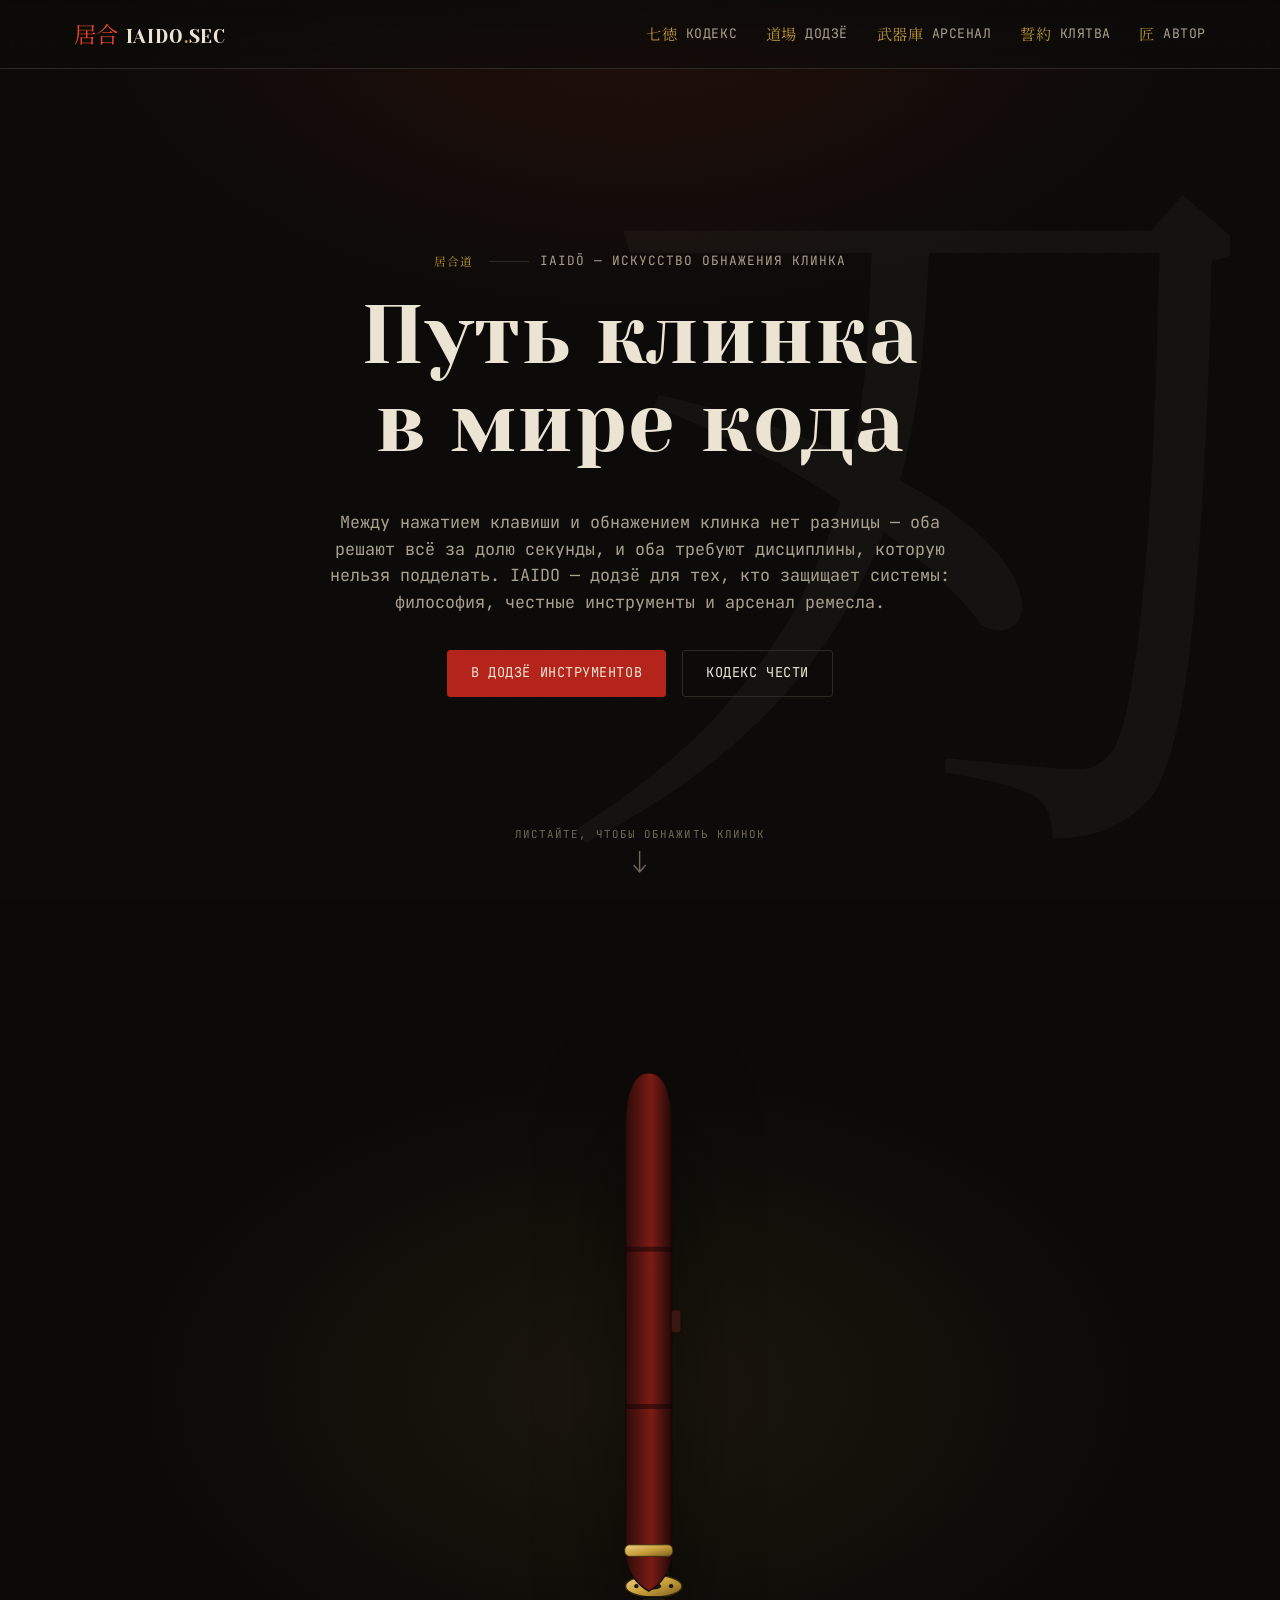
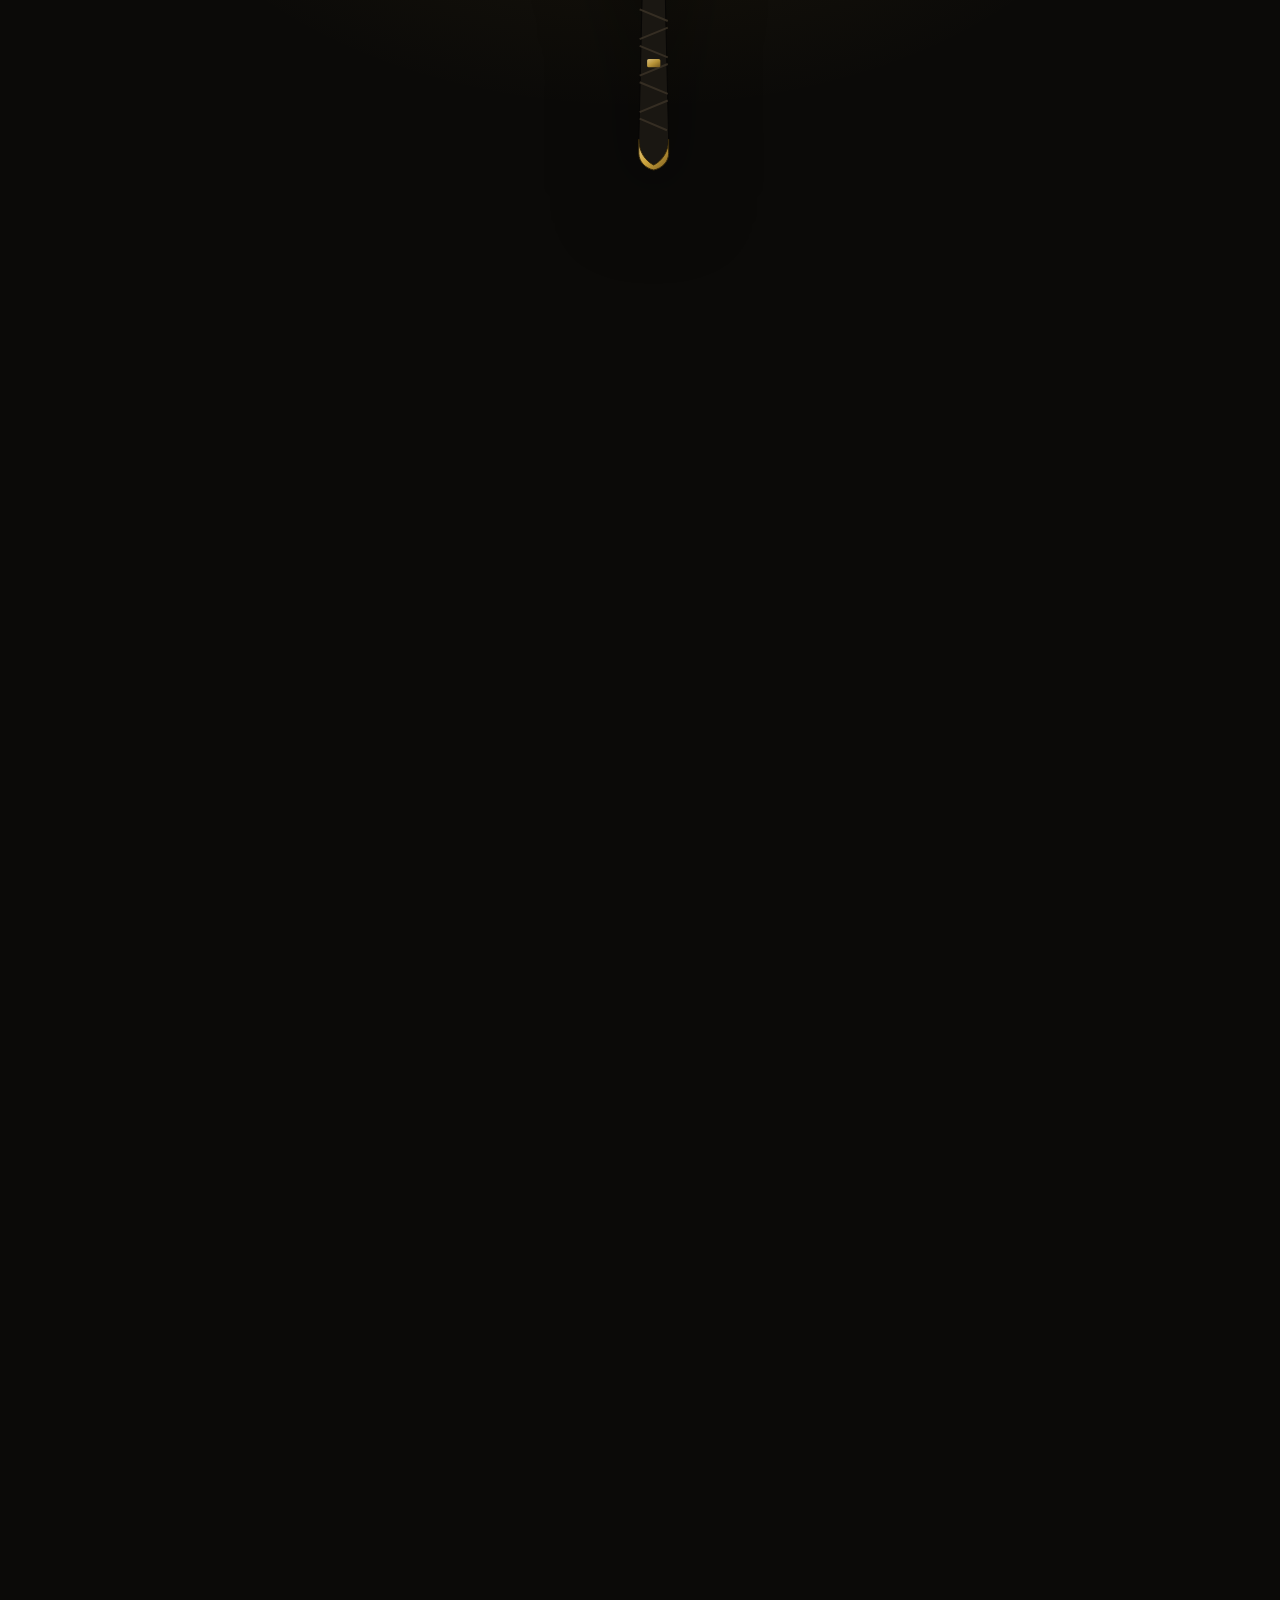
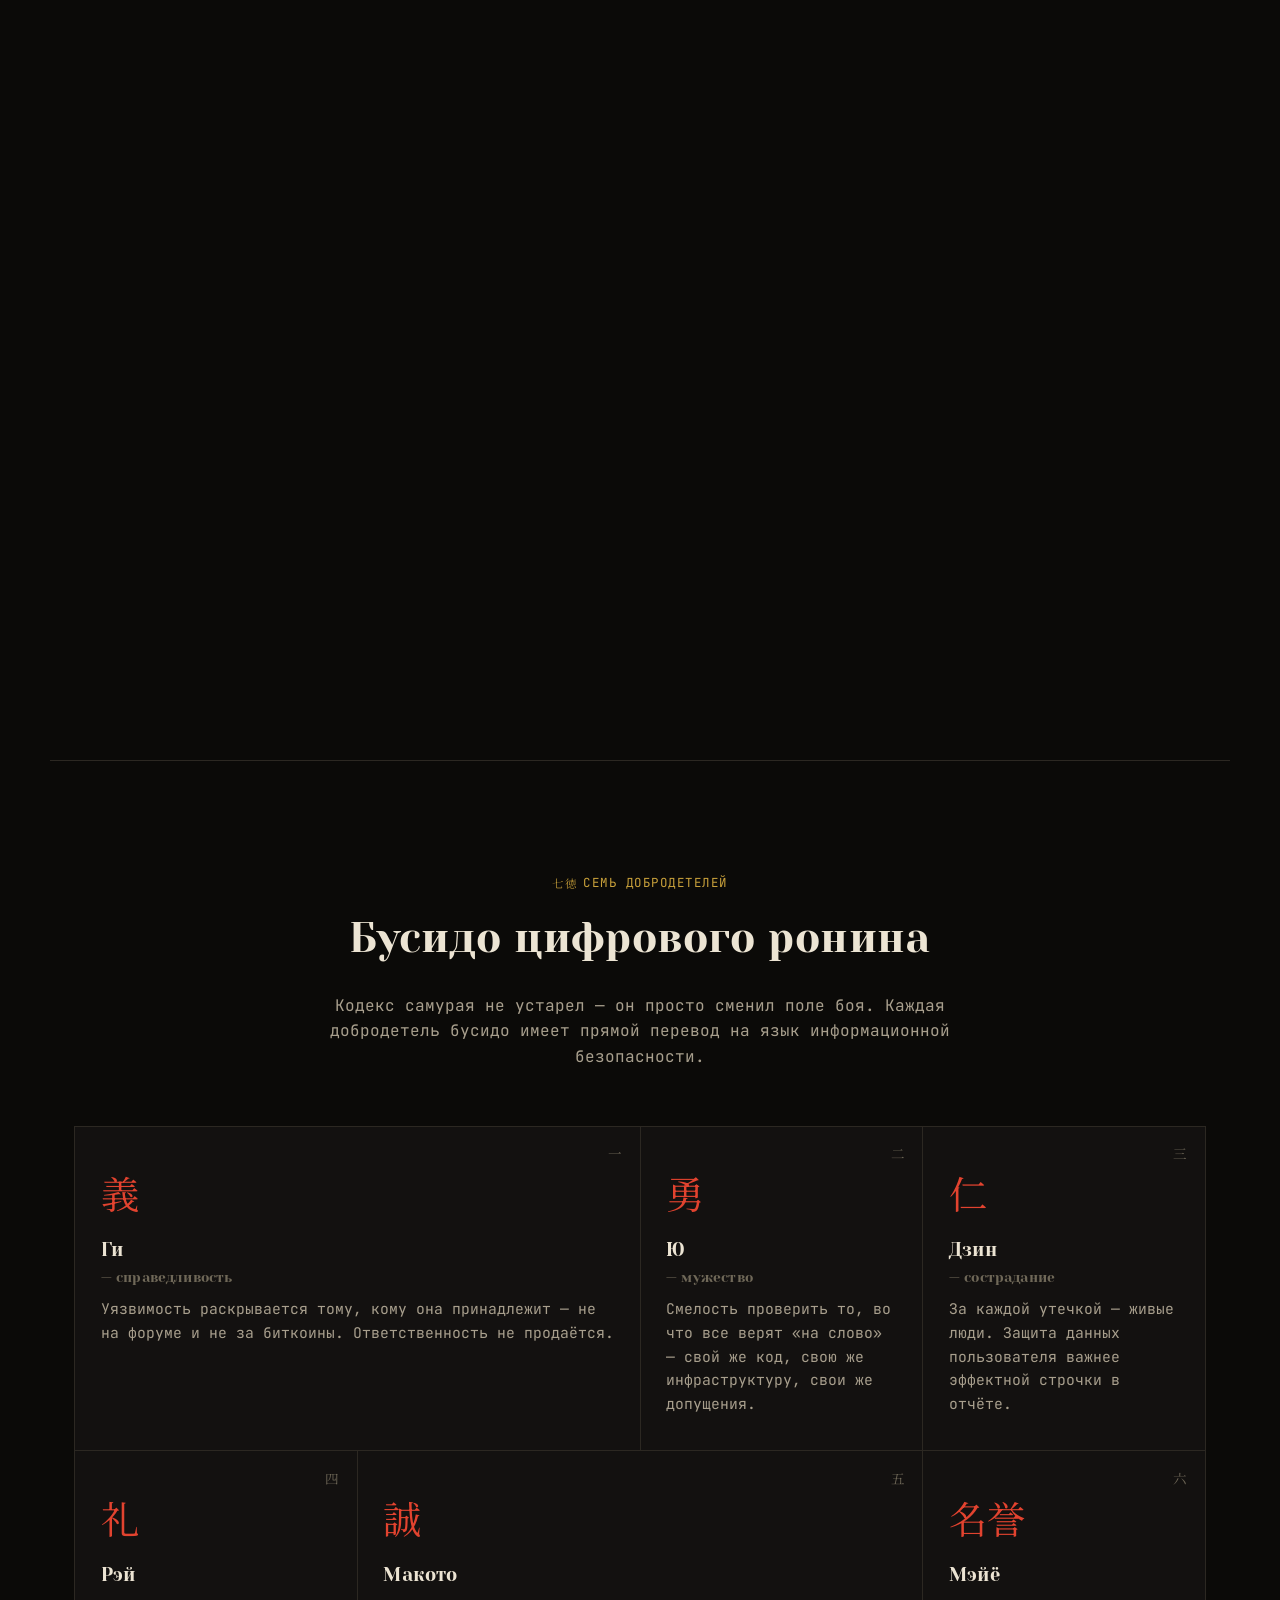
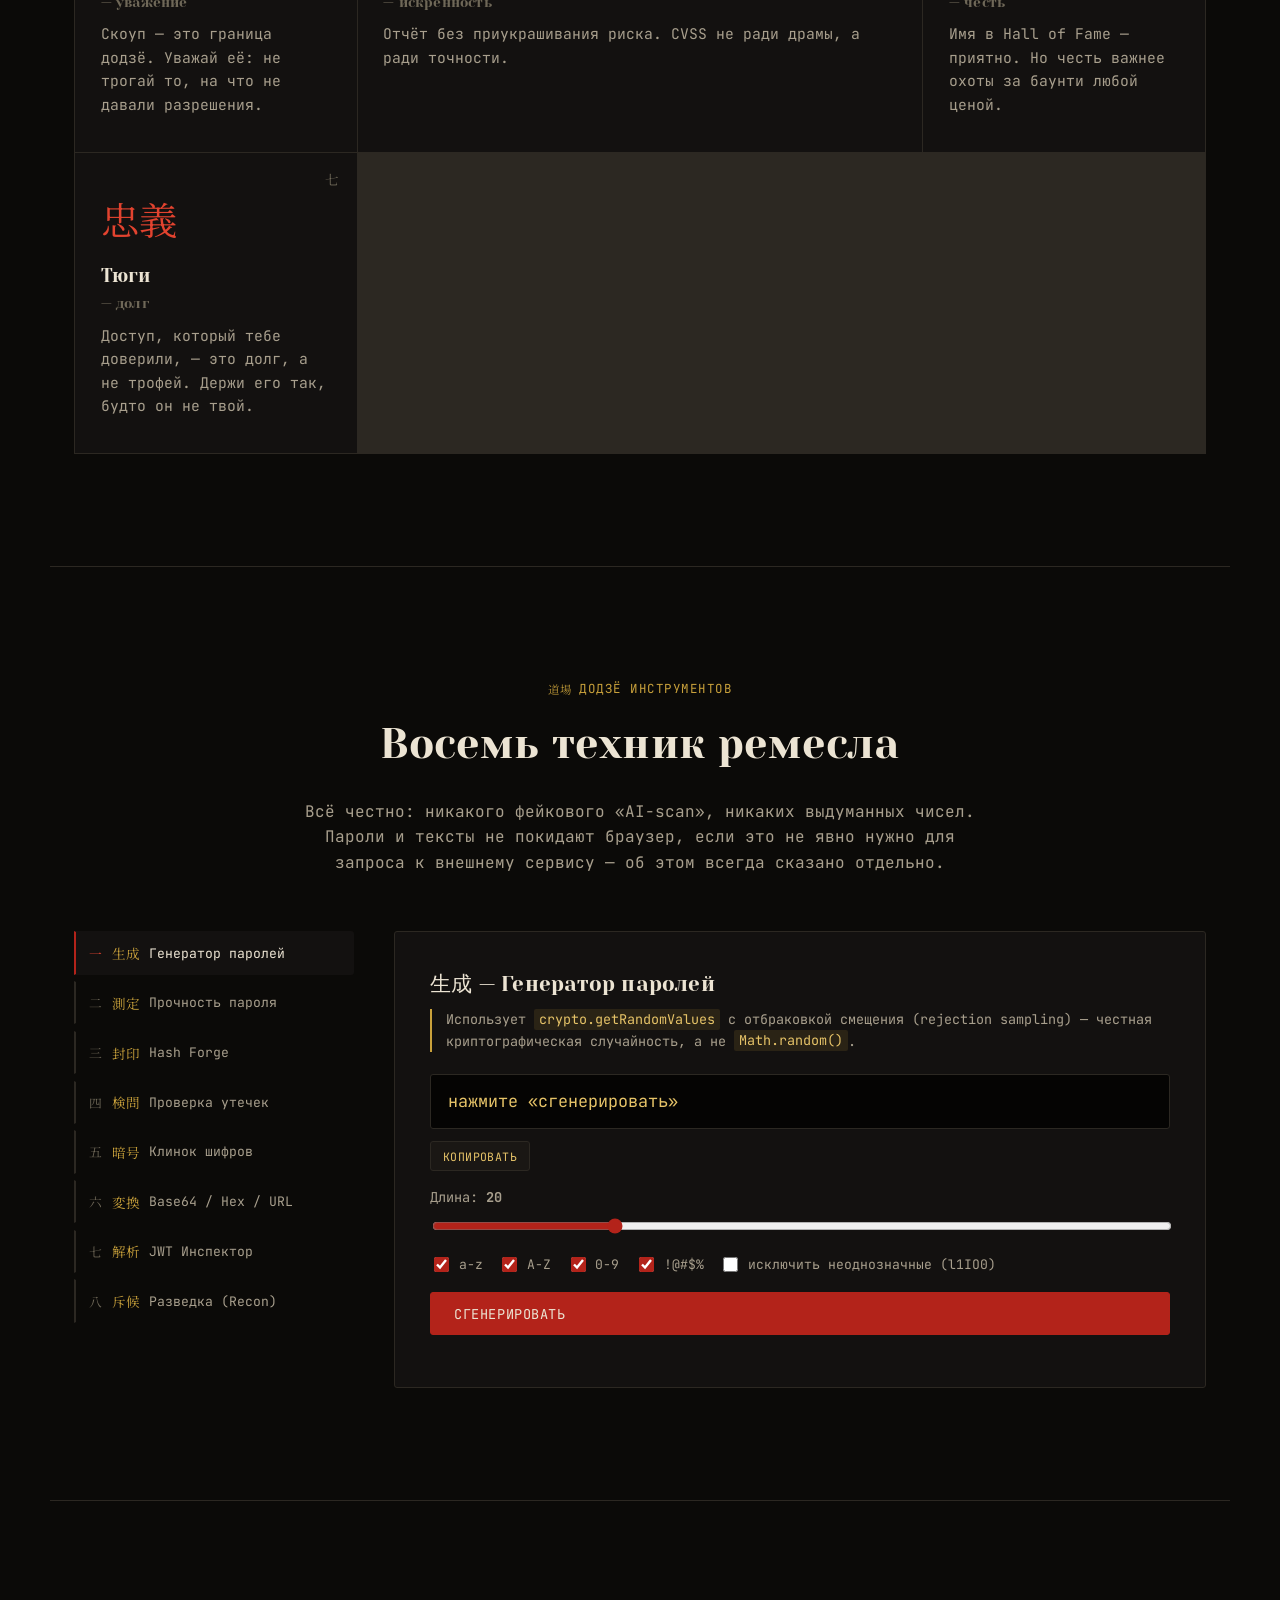
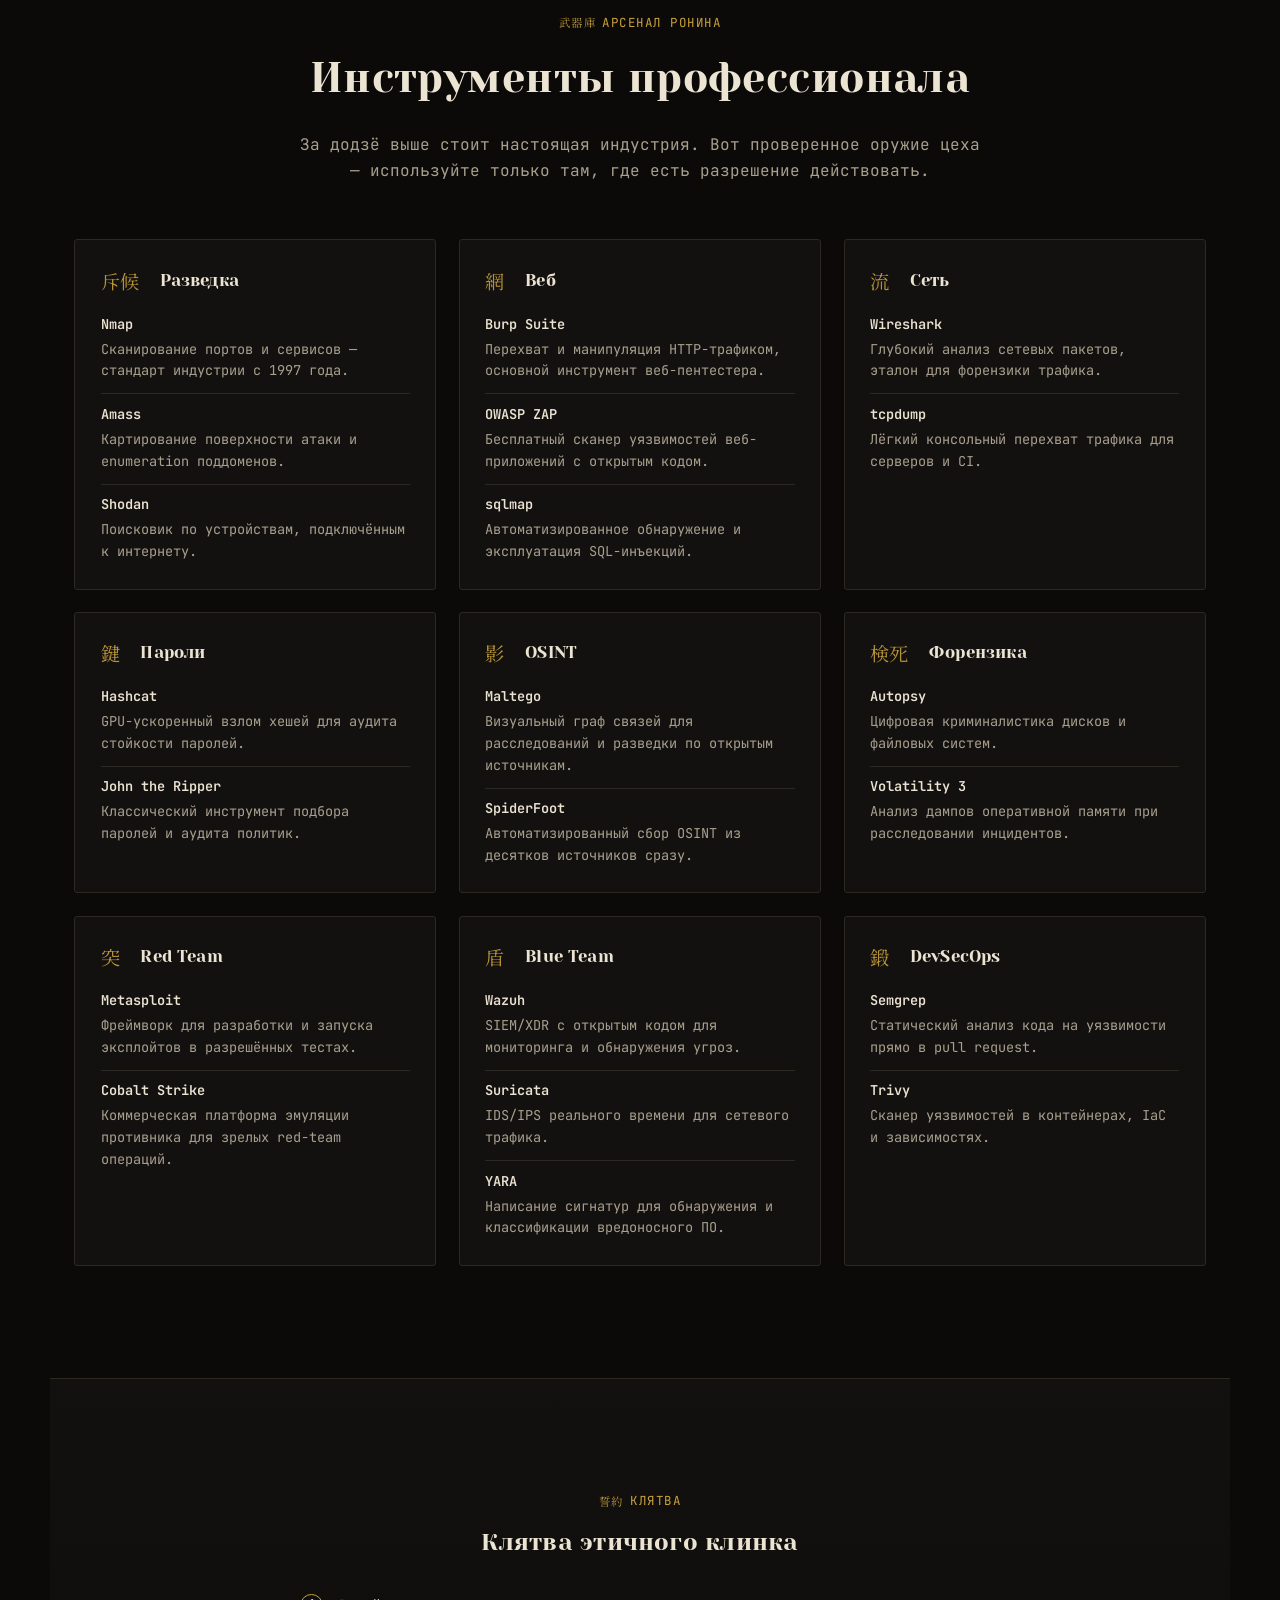
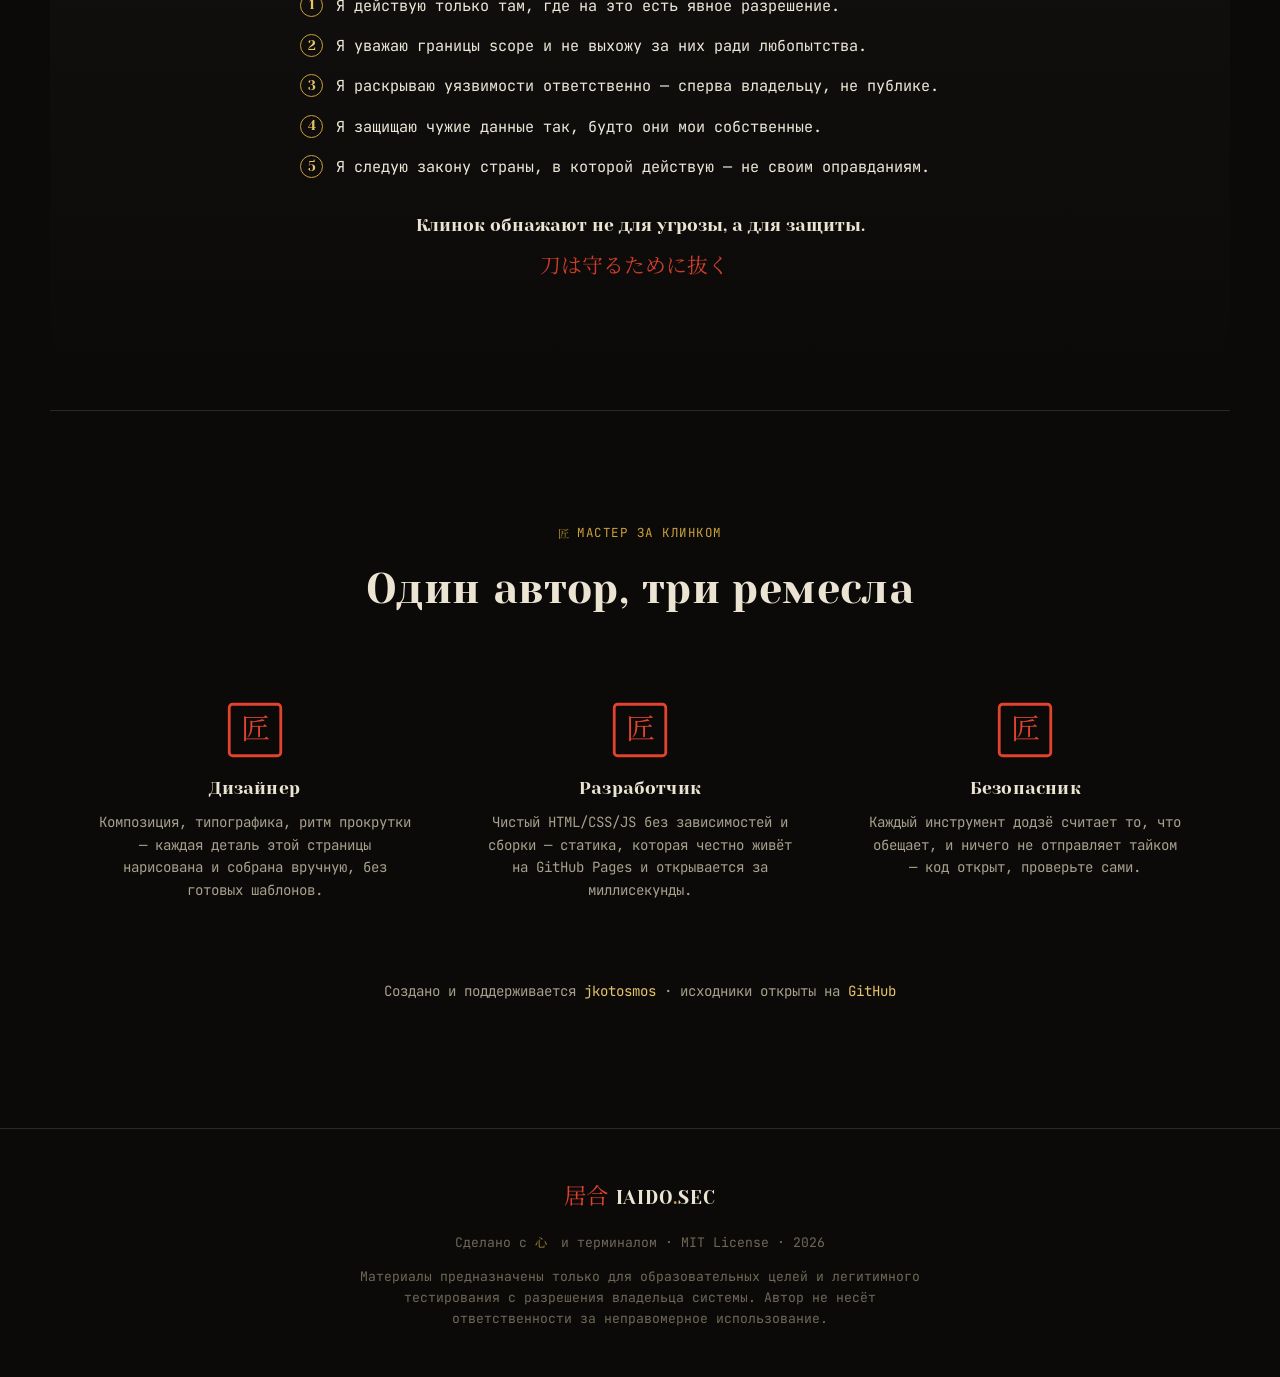
==== index.html @ 3dfc2941 "Add IAIDO.SEC: samurai-themed infosec tools & philosophy site Scroll-linked katana that draws from i" ====
<!doctype html>
<html lang="ru">
<head>
<meta charset="UTF-8">
<meta name="viewport" content="width=device-width, initial-scale=1, viewport-fit=cover">
<title>居合 IAIDO — путь клинка в мире кода</title>
<meta name="description" content="IAIDO — додзё цифровой безопасности. Философия бусидо, честные рабочие инструменты (генератор паролей, хеши, проверка утечек, шифры, JWT, разведка) и арсенал профессионала ИБ. Дизайн, разработка и защита — в одних руках.">
<meta name="theme-color" content="#0b0a08">
<meta property="og:title" content="居合 IAIDO — путь клинка в мире кода">
<meta property="og:description" content="Додзё цифровой безопасности: философия самураев, честные инструменты ИБ и арсенал профессионала.">
<meta property="og:type" content="website">
<link rel="icon" href="data:image/svg+xml,%3Csvg xmlns='http://www.w3.org/2000/svg' viewBox='0 0 64 64'%3E%3Crect width='64' height='64' rx='10' fill='%230b0a08'/%3E%3Ctext x='32' y='45' font-size='36' text-anchor='middle' fill='%23c9a13b' font-family='serif'%3E刃%3C/text%3E%3C/svg%3E">
<link rel="preconnect" href="https://fonts.googleapis.com">
<link rel="preconnect" href="https://fonts.gstatic.com" crossorigin>
<link href="https://fonts.googleapis.com/css2?family=Yeseva+One&family=Noto+Serif+JP:wght@500;700&family=JetBrains+Mono:ital,wght@0,400;0,500;0,600;0,700;1,400&display=swap" rel="stylesheet">
<link rel="stylesheet" href="css/style.css">
</head>
<body>
<div class="grain" aria-hidden="true"></div>
<a class="skip-link" href="#main">Перейти к содержимому</a>

<!-- ============ shared SVG defs ============ -->
<svg class="defs-sprite" aria-hidden="true" focusable="false">
  <defs>
    <linearGradient id="steelGrad" x1="0" y1="0" x2="1" y2="0">
      <stop offset="0%" stop-color="#7d8489"/>
      <stop offset="35%" stop-color="#e9ecef"/>
      <stop offset="50%" stop-color="#fbfbfa"/>
      <stop offset="65%" stop-color="#c7cdd2"/>
      <stop offset="100%" stop-color="#565d62"/>
    </linearGradient>
    <linearGradient id="sayaGrad" x1="0" y1="0" x2="1" y2="0">
      <stop offset="0%" stop-color="#2a0d0b"/>
      <stop offset="45%" stop-color="#6e1712"/>
      <stop offset="55%" stop-color="#7c1c14"/>
      <stop offset="100%" stop-color="#200908"/>
    </linearGradient>
    <linearGradient id="goldGrad" x1="0" y1="0" x2="1" y2="1">
      <stop offset="0%" stop-color="#eecf85"/>
      <stop offset="50%" stop-color="#c9a13b"/>
      <stop offset="100%" stop-color="#7a5c1e"/>
    </linearGradient>
    <radialGradient id="glintGrad" cx="50%" cy="50%" r="50%">
      <stop offset="0%" stop-color="#fff" stop-opacity="0.95"/>
      <stop offset="100%" stop-color="#fff" stop-opacity="0"/>
    </radialGradient>
    <symbol id="hanko" viewBox="0 0 100 100">
      <rect x="4" y="4" width="92" height="92" rx="6" fill="none" stroke="currentColor" stroke-width="5"/>
      <text x="50" y="66" text-anchor="middle" font-size="52" font-family="'Noto Serif JP', serif" fill="currentColor">匠</text>
    </symbol>
  </defs>
</svg>

<!-- ============ header ============ -->
<header class="site-header" id="top">
  <div class="header-inner">
    <a href="#top" class="brand">
      <span class="brand-kanji" aria-hidden="true">居合</span>
      <span class="brand-word">IAIDO<span class="brand-dot">.</span>SEC</span>
    </a>
    <nav class="site-nav" id="siteNav">
      <ul>
        <li><a href="#bushido"><span class="jp">七徳</span>Кодекс</a></li>
        <li><a href="#dojo"><span class="jp">道場</span>Додзё</a></li>
        <li><a href="#arsenal"><span class="jp">武器庫</span>Арсенал</a></li>
        <li><a href="#oath"><span class="jp">誓約</span>Клятва</a></li>
        <li><a href="#about"><span class="jp">匠</span>Автор</a></li>
      </ul>
    </nav>
    <button class="nav-toggle" id="navToggle" aria-expanded="false" aria-controls="siteNav" aria-label="Открыть меню">
      <span></span><span></span><span></span>
    </button>
  </div>
</header>

<main id="main">

  <!-- ============ hero ============ -->
  <section class="hero" id="hero">
    <span class="hero-watermark" aria-hidden="true">刃</span>
    <div class="hero-inner">
      <p class="eyebrow"><span class="jp">居合道</span><span class="rule"></span>iaidō — искусство обнажения клинка</p>
      <h1 class="hero-title">Путь клинка<br>в&nbsp;мире кода</h1>
      <p class="hero-lede">Между нажатием клавиши и обнажением клинка нет разницы — оба решают всё за долю секунды, и оба требуют дисциплины, которую нельзя подделать. IAIDO — додзё для тех, кто защищает системы: философия, честные инструменты и арсенал ремесла.</p>
      <div class="hero-actions">
        <a href="#dojo" class="btn btn-primary">В додзё инструментов</a>
        <a href="#bushido" class="btn btn-ghost">Кодекс чести</a>
      </div>
    </div>
    <div class="scroll-cue" aria-hidden="true">
      <span>листайте, чтобы обнажить клинок</span>
      <svg width="14" height="24" viewBox="0 0 14 24"><path d="M7 1v20M1 15l6 7 6-7" fill="none" stroke="currentColor" stroke-width="1.4"/></svg>
    </div>
  </section>

  <!-- ============ draw stage (scroll-linked katana) ============ -->
  <section class="draw-stage" id="draw">
    <div class="draw-sticky">
      <div class="draw-captions" aria-hidden="true">
        <p class="draw-cap" data-cap="1"><span class="jp">斬</span>Разведка вскрывает то, что скрыто.</p>
        <p class="draw-cap" data-cap="2"><span class="jp">断</span>Анализ отделяет угрозу от шума.</p>
        <p class="draw-cap" data-cap="3"><span class="jp">抜刀</span>Клинок обнажён. Система — под защитой.</p>
      </div>

      <svg class="katana" id="katanaSvg" viewBox="0 0 320 1000" preserveAspectRatio="xMidYMid meet" role="img" aria-label="Катана, покидающая ножны по мере прокрутки страницы">
        <!-- blade (static, drawn once in final pose, gentle koshi-zori curve) -->
        <g id="bladeGroup">
          <path id="bladeShadow" d="M168 58 L168.7 72.4 L169.2 86.8 L169.8 101.2 L170.3 115.6 L170.9 130 L171.4 144.4 L172 158.8 L172.6 173.2 L173.2 187.6 L173.8 202 L174.5 216.4 L175.1 230.8 L175.8 245.2 L176.5 259.6 L177.2 274 L177.9 288.4 L178.7 302.8 L179.4 317.2 L180.2 331.6 L181 346 L181.8 360.4 L182.6 374.8 L183.5 389.2 L184.3 403.6 L185.2 418 L186 432.4 L186.9 446.8 L187.8 461.2 L188.7 475.6 L189.6 490 L190.5 504.4 L191.5 518.8 L192.4 533.2 L193.3 547.6 L194.3 562 L195.2 576.4 L196.2 590.8 L197.1 605.2 L198 619.6 L199 634 L165 634 L164.7 619.6 L164.4 605.2 L164.1 590.8 L163.8 576.4 L163.5 562 L163.2 547.6 L162.9 533.2 L162.6 518.8 L162.4 504.4 L162.1 490 L161.9 475.6 L161.7 461.2 L161.4 446.8 L161.2 432.4 L161.1 418 L160.9 403.6 L160.7 389.2 L160.6 374.8 L160.5 360.4 L160.4 346 L160.3 331.6 L160.2 317.2 L160.2 302.8 L160.2 288.4 L160.2 274 L160.2 259.6 L160.3 245.2 L160.4 230.8 L160.5 216.4 L160.6 202 L160.8 187.6 L161 173.2 L161.2 158.8 L161.5 144.4 L161.7 130 L162.1 115.6 L162.5 101.2 L162.9 86.8 L163.4 72.4 L164 58 Z" fill="#000" opacity="0.32"/>
          <path id="bladeShape" d="M162 58 L162.7 72.4 L163.2 86.8 L163.8 101.2 L164.3 115.6 L164.9 130 L165.4 144.4 L166 158.8 L166.6 173.2 L167.2 187.6 L167.8 202 L168.5 216.4 L169.1 230.8 L169.8 245.2 L170.5 259.6 L171.2 274 L171.9 288.4 L172.7 302.8 L173.4 317.2 L174.2 331.6 L175 346 L175.8 360.4 L176.6 374.8 L177.5 389.2 L178.3 403.6 L179.2 418 L180 432.4 L180.9 446.8 L181.8 461.2 L182.7 475.6 L183.6 490 L184.5 504.4 L185.5 518.8 L186.4 533.2 L187.3 547.6 L188.3 562 L189.2 576.4 L190.2 590.8 L191.1 605.2 L192.1 619.6 L193 634 L159 634 L158.7 619.6 L158.4 605.2 L158.1 590.8 L157.8 576.4 L157.5 562 L157.2 547.6 L156.9 533.2 L156.6 518.8 L156.4 504.4 L156.1 490 L155.9 475.6 L155.7 461.2 L155.4 446.8 L155.2 432.4 L155.1 418 L154.9 403.6 L154.7 389.2 L154.6 374.8 L154.5 360.4 L154.4 346 L154.3 331.6 L154.2 317.2 L154.2 302.8 L154.2 288.4 L154.2 274 L154.2 259.6 L154.3 245.2 L154.4 230.8 L154.5 216.4 L154.6 202 L154.8 187.6 L155 173.2 L155.2 158.8 L155.5 144.4 L155.7 130 L156.1 115.6 L156.5 101.2 L156.9 86.8 L157.4 72.4 L158 58 Z" fill="url(#steelGrad)" stroke="#3d4145" stroke-width="1"/>
          <path id="bladeHi" d="M159.1 86.8 L159 101.2 L159 115.6 L158.9 130 L158.9 144.4 L159 158.8 L159 173.2 L159.1 187.6 L159.2 202 L159.4 216.4 L159.5 230.8 L159.7 245.2 L159.9 259.6 L160.1 274 L160.4 288.4 L160.7 302.8 L161 317.2 L161.3 331.6 L161.6 346 L161.9 360.4 L162.3 374.8 L162.7 389.2 L163.1 403.6 L163.5 418 L163.9 432.4 L164.4 446.8 L164.8 461.2 L165.3 475.6 L165.8 490 L166.2 504.4 L166.7 518.8 L167.2 533.2 L167.7 547.6 L168.3 562 L168.8 576.4 L169.3 590.8 L169.8 605.2" fill="none" stroke="#4c5257" stroke-width="1.4" opacity="0.55"/>
          <path id="bladeHamon" d="M161.9 130 L161.5 144.4 L161.7 158.8 L162.5 173.2 L163.8 187.6 L165.1 202 L166 216.4 L166.3 230.8 L166 245.2 L165.5 259.6 L165.3 274 L165.7 288.4 L166.7 302.8 L168.2 317.2 L169.7 331.6 L170.7 346 L171.1 360.4 L171 374.8 L170.7 389.2 L170.6 403.6 L171.2 418 L172.4 432.4 L174 446.8 L175.6 461.2 L176.7 475.6 L177.2 490 L177.2 504.4 L177 518.8 L177 533.2 L177.7 547.6 L179 562 L180.7 576.4 L182.3 590.8" fill="none" stroke="#fff" stroke-width="1.6" opacity="0.32" stroke-linecap="round"/>
          <circle id="kissakiGlint" cx="162" cy="66" r="26" fill="url(#glintGrad)" opacity="0"/>
        </g>

        <!-- tsuba (guard, static) -->
        <g id="tsubaGroup">
          <ellipse cx="176" cy="650" rx="34" ry="13" fill="url(#goldGrad)" stroke="#3a2c0d" stroke-width="1.5"/>
          <ellipse cx="176" cy="650" rx="9" ry="4" fill="#1c1712"/>
          <circle cx="155" cy="650" r="2.6" fill="#1c1712"/>
          <circle cx="197" cy="650" r="2.6" fill="#1c1712"/>
        </g>

        <!-- moving saya (scabbard) -->
        <g id="sayaGroup">
          <path d="M170 30 C189 30 198 55 198 92 L198 608 C198 630 186 647 170 656 C154 647 142 630 142 608 L142 92 C142 55 151 30 170 30 Z" fill="url(#sayaGrad)" stroke="#170807" stroke-width="1.5"/>
          <rect x="142" y="240" width="56" height="6" fill="#0f0504" opacity="0.5"/>
          <rect x="142" y="430" width="56" height="6" fill="#0f0504" opacity="0.5"/>
          <g id="koiguchi">
            <rect x="141" y="600" width="58" height="14" rx="6" fill="url(#goldGrad)" stroke="#3a2c0d" stroke-width="1.2"/>
          </g>
          <g id="kurikata" transform="translate(199,330)">
            <rect x="-2" y="-14" width="12" height="28" rx="4" fill="#3a1712" stroke="#170807" stroke-width="1"/>
          </g>
        </g>

        <!-- tsuka (handle, static, always in front) -->
        <g id="tsukaGroup">
          <path d="M162 663 C162 663 190 663 190 663 L194 835 C194 850 186 861 176 866 C166 861 158 850 158 835 Z" fill="#1a1712" stroke="#080706" stroke-width="1.2"/>
          <g id="itoWrap" stroke="#3a3226" stroke-width="2.4" opacity="0.85">
            <path d="M159 678 L193 692 M193 700 L159 714 M159 722 L193 736 M193 744 L159 758 M159 766 L193 780 M193 788 L159 802 M159 810 L192 824"/>
          </g>
          <rect x="168" y="738" width="16" height="10" rx="2" fill="url(#goldGrad)" opacity="0.9"/>
          <path d="M176 866 C186 861 194 850 194 835 L194 852 C194 862 186 870 176 872 C166 870 158 862 158 852 L158 835 C158 850 166 861 176 866 Z" fill="url(#goldGrad)" stroke="#3a2c0d" stroke-width="1.2"/>
        </g>
      </svg>
    </div>
  </section>

  <!-- ============ bushido ============ -->
  <section class="bushido" id="bushido">
    <div class="section-head">
      <p class="section-kicker"><span class="jp">七徳</span>семь добродетелей</p>
      <h2>Бусидо цифрового ронина</h2>
      <p class="section-lede">Кодекс самурая не устарел — он просто сменил поле боя. Каждая добродетель бусидо имеет прямой перевод на язык информационной безопасности.</p>
    </div>
    <ol class="virtues" id="virtuesList">
      <li class="virtue">
        <span class="virtue-num">一</span>
        <span class="virtue-kanji">義</span>
        <h3>Ги <em>— справедливость</em></h3>
        <p>Уязвимость раскрывается тому, кому она принадлежит — не на форуме и не за биткоины. Ответственность не продаётся.</p>
      </li>
      <li class="virtue">
        <span class="virtue-num">二</span>
        <span class="virtue-kanji">勇</span>
        <h3>Ю <em>— мужество</em></h3>
        <p>Смелость проверить то, во что все верят «на слово» — свой же код, свою же инфраструктуру, свои же допущения.</p>
      </li>
      <li class="virtue">
        <span class="virtue-num">三</span>
        <span class="virtue-kanji">仁</span>
        <h3>Дзин <em>— сострадание</em></h3>
        <p>За каждой утечкой — живые люди. Защита данных пользователя важнее эффектной строчки в отчёте.</p>
      </li>
      <li class="virtue">
        <span class="virtue-num">四</span>
        <span class="virtue-kanji">礼</span>
        <h3>Рэй <em>— уважение</em></h3>
        <p>Скоуп — это граница додзё. Уважай её: не трогай то, на что не давали разрешения.</p>
      </li>
      <li class="virtue">
        <span class="virtue-num">五</span>
        <span class="virtue-kanji">誠</span>
        <h3>Макото <em>— искренность</em></h3>
        <p>Отчёт без приукрашивания риска. CVSS не ради драмы, а ради точности.</p>
      </li>
      <li class="virtue">
        <span class="virtue-num">六</span>
        <span class="virtue-kanji">名誉</span>
        <h3>Мэйё <em>— честь</em></h3>
        <p>Имя в Hall of Fame — приятно. Но честь важнее охоты за баунти любой ценой.</p>
      </li>
      <li class="virtue">
        <span class="virtue-num">七</span>
        <span class="virtue-kanji">忠義</span>
        <h3>Тюги <em>— долг</em></h3>
        <p>Доступ, который тебе доверили, — это долг, а не трофей. Держи его так, будто он не твой.</p>
      </li>
    </ol>
  </section>

  <!-- ============ dojo / tools ============ -->
  <section class="dojo" id="dojo">
    <div class="section-head">
      <p class="section-kicker"><span class="jp">道場</span>додзё инструментов</p>
      <h2>Восемь техник ремесла</h2>
      <p class="section-lede">Всё честно: никакого фейкового «AI-scan», никаких выдуманных чисел. Пароли и тексты не покидают браузер, если это не явно нужно для запроса к внешнему сервису — об этом всегда сказано отдельно.</p>
    </div>

    <div class="dojo-grid">
      <div class="waza-nav" role="tablist" aria-label="Инструменты">
        <button class="waza-btn is-active" role="tab" aria-selected="true" aria-controls="panel-gen" id="tab-gen" data-target="panel-gen"><span class="waza-num">一</span><span class="waza-jp">生成</span><span class="waza-name">Генератор паролей</span></button>
        <button class="waza-btn" role="tab" aria-selected="false" aria-controls="panel-strength" id="tab-strength" data-target="panel-strength"><span class="waza-num">二</span><span class="waza-jp">測定</span><span class="waza-name">Прочность пароля</span></button>
        <button class="waza-btn" role="tab" aria-selected="false" aria-controls="panel-hash" id="tab-hash" data-target="panel-hash"><span class="waza-num">三</span><span class="waza-jp">封印</span><span class="waza-name">Hash Forge</span></button>
        <button class="waza-btn" role="tab" aria-selected="false" aria-controls="panel-pwned" id="tab-pwned" data-target="panel-pwned"><span class="waza-num">四</span><span class="waza-jp">検問</span><span class="waza-name">Проверка утечек</span></button>
        <button class="waza-btn" role="tab" aria-selected="false" aria-controls="panel-cipher" id="tab-cipher" data-target="panel-cipher"><span class="waza-num">五</span><span class="waza-jp">暗号</span><span class="waza-name">Клинок шифров</span></button>
        <button class="waza-btn" role="tab" aria-selected="false" aria-controls="panel-convert" id="tab-convert" data-target="panel-convert"><span class="waza-num">六</span><span class="waza-jp">変換</span><span class="waza-name">Base64 / Hex / URL</span></button>
        <button class="waza-btn" role="tab" aria-selected="false" aria-controls="panel-jwt" id="tab-jwt" data-target="panel-jwt"><span class="waza-num">七</span><span class="waza-jp">解析</span><span class="waza-name">JWT Инспектор</span></button>
        <button class="waza-btn" role="tab" aria-selected="false" aria-controls="panel-recon" id="tab-recon" data-target="panel-recon"><span class="waza-num">八</span><span class="waza-jp">斥候</span><span class="waza-name">Разведка (Recon)</span></button>
      </div>

      <div class="waza-panels">

        <!-- 1. password generator -->
        <div class="waza-panel is-active" id="panel-gen" role="tabpanel" aria-labelledby="tab-gen">
          <h3>生成 — Генератор паролей</h3>
          <p class="panel-note">Использует <code>crypto.getRandomValues</code> с отбраковкой смещения (rejection sampling) — честная криптографическая случайность, а не <code>Math.random()</code>.</p>
          <div class="tool-row">
            <output class="gen-output" id="genOutput" aria-live="polite">нажмите «сгенерировать»</output>
            <button class="btn btn-copy" data-copy-target="genOutput" type="button">Копировать</button>
          </div>
          <div class="tool-controls">
            <label class="range-field">
              <span>Длина: <b id="genLenVal">20</b></span>
              <input type="range" id="genLen" min="6" max="64" value="20">
            </label>
            <div class="checks">
              <label><input type="checkbox" id="genLower" checked> a-z</label>
              <label><input type="checkbox" id="genUpper" checked> A-Z</label>
              <label><input type="checkbox" id="genDigits" checked> 0-9</label>
              <label><input type="checkbox" id="genSymbols" checked> !@#$%</label>
              <label><input type="checkbox" id="genAmbiguous"> исключить неоднозначные (l1IO0)</label>
            </div>
            <button class="btn btn-primary" id="genBtn" type="button">Сгенерировать</button>
          </div>
          <p class="tool-meta" id="genEntropy"></p>
        </div>

        <!-- 2. strength analyzer -->
        <div class="waza-panel" id="panel-strength" role="tabpanel" aria-labelledby="tab-strength" hidden>
          <h3>測定 — Анализ прочности пароля</h3>
          <p class="panel-note">Расчёт по формуле Шеннона (энтропия = длина × log₂(размер алфавита)) со штрафами за словарные и клавиатурные шаблоны. Пароль нигде не сохраняется и никуда не отправляется.</p>
          <div class="tool-row">
            <input type="text" id="strengthInput" class="text-input" placeholder="Введите пароль для анализа…" autocomplete="off" spellcheck="false">
            <button class="btn btn-ghost" id="strengthToggle" type="button">👁</button>
          </div>
          <div class="meter" aria-hidden="true"><div class="meter-fill" id="meterFill"></div></div>
          <p class="tool-meta" id="strengthVerdict">—</p>
          <ul class="crack-table" id="crackTable"></ul>
        </div>

        <!-- 3. hash forge -->
        <div class="waza-panel" id="panel-hash" role="tabpanel" aria-labelledby="tab-hash" hidden>
          <h3>封印 — Hash Forge</h3>
          <p class="panel-note">SHA-1 / SHA-256 / SHA-384 / SHA-512 через <code>crypto.subtle</code>. MD5 намеренно не реализован — он криптографически сломан. Годится для проверки целостности файлов.</p>
          <label class="field-label" for="hashText">Текст</label>
          <textarea id="hashText" class="text-area" rows="3" placeholder="Введите текст…" spellcheck="false"></textarea>
          <div class="tool-row">
            <label class="file-drop" id="fileDrop" for="hashFile">
              <input type="file" id="hashFile" hidden>
              <span id="fileDropLabel">…или перетащите файл сюда для контрольной суммы</span>
            </label>
          </div>
          <div class="hash-results" id="hashResults"></div>
          <label class="field-label" for="hashCompare">Сверить с ожидаемым хешем</label>
          <div class="tool-row">
            <input type="text" id="hashCompare" class="text-input" placeholder="вставьте эталонный хеш…" spellcheck="false">
            <span class="badge" id="hashCompareResult"></span>
          </div>
        </div>

        <!-- 4. pwned check -->
        <div class="waza-panel" id="panel-pwned" role="tabpanel" aria-labelledby="tab-pwned" hidden>
          <h3>検問 — Проверка утечек пароля</h3>
          <p class="panel-note">Модель <b>k-anonymity</b>: браузер считает SHA-1 пароля локально и отправляет в Have I Been Pwned только первые 5 символов хеша. Полный пароль и полный хеш никогда не покидают устройство. Требуется сеть.</p>
          <div class="tool-row">
            <input type="password" id="pwnedInput" class="text-input" placeholder="Введите пароль для проверки…" autocomplete="off">
            <button class="btn btn-primary" id="pwnedBtn" type="button">Проверить</button>
          </div>
          <p class="tool-meta" id="pwnedResult"></p>
        </div>

        <!-- 5. cipher dojo -->
        <div class="waza-panel" id="panel-cipher" role="tabpanel" aria-labelledby="tab-cipher" hidden>
          <h3>暗号 — Клинок шифров</h3>
          <p class="panel-note"><b>Цезарь / Виженер / XOR</b> — учебные шифры прошлого, показывают принципы, но не защищают ничего реального. <b>AES-256-GCM</b> — настоящее современное шифрование (PBKDF2 + AES-GCM через Web Crypto), пригодное для короткого секрета.</p>
          <div class="tabs-inline" id="cipherTabs">
            <button class="tab-inline is-active" data-cipher="caesar" type="button">Цезарь</button>
            <button class="tab-inline" data-cipher="vigenere" type="button">Виженер</button>
            <button class="tab-inline" data-cipher="xor" type="button">XOR</button>
            <button class="tab-inline" data-cipher="aes" type="button">AES-256-GCM</button>
          </div>
          <label class="field-label" for="cipherText">Текст</label>
          <textarea id="cipherText" class="text-area" rows="3" spellcheck="false"></textarea>
          <div class="tool-row cipher-key-row">
            <label class="field-label-inline" id="cipherKeyLabel" for="cipherKey">Сдвиг</label>
            <input type="text" id="cipherKey" class="text-input" placeholder="3" style="max-width:220px">
          </div>
          <div class="tool-row">
            <button class="btn btn-primary" id="cipherEncrypt" type="button">Зашифровать</button>
            <button class="btn btn-ghost" id="cipherDecrypt" type="button">Расшифровать</button>
          </div>
          <label class="field-label" for="cipherOutput">Результат</label>
          <textarea id="cipherOutput" class="text-area" rows="3" readonly spellcheck="false"></textarea>
          <p class="tool-meta" id="cipherMeta"></p>
        </div>

        <!-- 6. converter -->
        <div class="waza-panel" id="panel-convert" role="tabpanel" aria-labelledby="tab-convert" hidden>
          <h3>変換 — Конвертер Base64 / Hex / URL</h3>
          <p class="panel-note">UTF-8-безопасное кодирование/декодирование прямо в браузере.</p>
          <div class="tabs-inline" id="convertTabs">
            <button class="tab-inline is-active" data-convert="base64" type="button">Base64</button>
            <button class="tab-inline" data-convert="hex" type="button">Hex</button>
            <button class="tab-inline" data-convert="url" type="button">URL</button>
          </div>
          <label class="field-label" for="convertInput">Вход</label>
          <textarea id="convertInput" class="text-area" rows="3" spellcheck="false"></textarea>
          <div class="tool-row">
            <button class="btn btn-primary" id="convertEncode" type="button">Encode</button>
            <button class="btn btn-ghost" id="convertDecode" type="button">Decode</button>
          </div>
          <label class="field-label" for="convertOutput">Выход</label>
          <textarea id="convertOutput" class="text-area" rows="3" readonly spellcheck="false"></textarea>
        </div>

        <!-- 7. jwt inspector -->
        <div class="waza-panel" id="panel-jwt" role="tabpanel" aria-labelledby="tab-jwt" hidden>
          <h3>解析 — JWT Инспектор</h3>
          <p class="panel-note"><b>Подпись НЕ проверяется</b> — это просмотр содержимого токена, а не подтверждение его подлинности. Разбор происходит полностью локально.</p>
          <label class="field-label" for="jwtInput">Токен</label>
          <textarea id="jwtInput" class="text-area" rows="3" placeholder="eyJhbGciOi..." spellcheck="false"></textarea>
          <div class="jwt-grid" id="jwtGrid" hidden>
            <div><h4>Header</h4><pre id="jwtHeader"></pre></div>
            <div><h4>Payload</h4><pre id="jwtPayload"></pre></div>
          </div>
          <p class="tool-meta" id="jwtMeta"></p>
        </div>

        <!-- 8. recon -->
        <div class="waza-panel" id="panel-recon" role="tabpanel" aria-labelledby="tab-recon" hidden>
          <h3>斥候 — Разведка: что о вас знает браузер</h3>
          <p class="panel-note">Всё, что видит любой сайт о вас пассивно, без единого клика с разрешениями. Публичный IP запрашивается у api.ipify.org.</p>
          <button class="btn btn-primary" id="reconBtn" type="button">Запустить разведку</button>
          <dl class="recon-list" id="reconList"></dl>
        </div>

      </div>
    </div>
  </section>

  <!-- ============ arsenal ============ -->
  <section class="arsenal" id="arsenal">
    <div class="section-head">
      <p class="section-kicker"><span class="jp">武器庫</span>арсенал ронина</p>
      <h2>Инструменты профессионала</h2>
      <p class="section-lede">За додзё выше стоит настоящая индустрия. Вот проверенное оружие цеха — используйте только там, где есть разрешение действовать.</p>
    </div>
    <div class="arsenal-grid" id="arsenalGrid">
      <article class="arsenal-cat">
        <h3><span class="jp">斥候</span>Разведка</h3>
        <ul>
          <li><a href="https://nmap.org/" target="_blank" rel="noopener">Nmap</a><p>Сканирование портов и сервисов — стандарт индустрии с 1997 года.</p></li>
          <li><a href="https://github.com/owasp-amass/amass" target="_blank" rel="noopener">Amass</a><p>Картирование поверхности атаки и enumeration поддоменов.</p></li>
          <li><a href="https://www.shodan.io/" target="_blank" rel="noopener">Shodan</a><p>Поисковик по устройствам, подключённым к интернету.</p></li>
        </ul>
      </article>
      <article class="arsenal-cat">
        <h3><span class="jp">網</span>Веб</h3>
        <ul>
          <li><a href="https://portswigger.net/burp" target="_blank" rel="noopener">Burp Suite</a><p>Перехват и манипуляция HTTP-трафиком, основной инструмент веб-пентестера.</p></li>
          <li><a href="https://www.zaproxy.org/" target="_blank" rel="noopener">OWASP ZAP</a><p>Бесплатный сканер уязвимостей веб-приложений с открытым кодом.</p></li>
          <li><a href="https://sqlmap.org/" target="_blank" rel="noopener">sqlmap</a><p>Автоматизированное обнаружение и эксплуатация SQL-инъекций.</p></li>
        </ul>
      </article>
      <article class="arsenal-cat">
        <h3><span class="jp">流</span>Сеть</h3>
        <ul>
          <li><a href="https://www.wireshark.org/" target="_blank" rel="noopener">Wireshark</a><p>Глубокий анализ сетевых пакетов, эталон для форензики трафика.</p></li>
          <li><a href="https://www.tcpdump.org/" target="_blank" rel="noopener">tcpdump</a><p>Лёгкий консольный перехват трафика для серверов и CI.</p></li>
        </ul>
      </article>
      <article class="arsenal-cat">
        <h3><span class="jp">鍵</span>Пароли</h3>
        <ul>
          <li><a href="https://hashcat.net/hashcat/" target="_blank" rel="noopener">Hashcat</a><p>GPU-ускоренный взлом хешей для аудита стойкости паролей.</p></li>
          <li><a href="https://www.openwall.com/john/" target="_blank" rel="noopener">John the Ripper</a><p>Классический инструмент подбора паролей и аудита политик.</p></li>
        </ul>
      </article>
      <article class="arsenal-cat">
        <h3><span class="jp">影</span>OSINT</h3>
        <ul>
          <li><a href="https://www.maltego.com/" target="_blank" rel="noopener">Maltego</a><p>Визуальный граф связей для расследований и разведки по открытым источникам.</p></li>
          <li><a href="https://github.com/smicallef/spiderfoot" target="_blank" rel="noopener">SpiderFoot</a><p>Автоматизированный сбор OSINT из десятков источников сразу.</p></li>
        </ul>
      </article>
      <article class="arsenal-cat">
        <h3><span class="jp">検死</span>Форензика</h3>
        <ul>
          <li><a href="https://www.autopsy.com/" target="_blank" rel="noopener">Autopsy</a><p>Цифровая криминалистика дисков и файловых систем.</p></li>
          <li><a href="https://github.com/volatilityfoundation/volatility3" target="_blank" rel="noopener">Volatility 3</a><p>Анализ дампов оперативной памяти при расследовании инцидентов.</p></li>
        </ul>
      </article>
      <article class="arsenal-cat">
        <h3><span class="jp">突</span>Red Team</h3>
        <ul>
          <li><a href="https://www.metasploit.com/" target="_blank" rel="noopener">Metasploit</a><p>Фреймворк для разработки и запуска эксплойтов в разрешённых тестах.</p></li>
          <li><a href="https://www.cobaltstrike.com/" target="_blank" rel="noopener">Cobalt Strike</a><p>Коммерческая платформа эмуляции противника для зрелых red-team операций.</p></li>
        </ul>
      </article>
      <article class="arsenal-cat">
        <h3><span class="jp">盾</span>Blue Team</h3>
        <ul>
          <li><a href="https://wazuh.com/" target="_blank" rel="noopener">Wazuh</a><p>SIEM/XDR с открытым кодом для мониторинга и обнаружения угроз.</p></li>
          <li><a href="https://suricata.io/" target="_blank" rel="noopener">Suricata</a><p>IDS/IPS реального времени для сетевого трафика.</p></li>
          <li><a href="https://virustotal.github.io/yara/" target="_blank" rel="noopener">YARA</a><p>Написание сигнатур для обнаружения и классификации вредоносного ПО.</p></li>
        </ul>
      </article>
      <article class="arsenal-cat">
        <h3><span class="jp">鍛</span>DevSecOps</h3>
        <ul>
          <li><a href="https://semgrep.dev/" target="_blank" rel="noopener">Semgrep</a><p>Статический анализ кода на уязвимости прямо в pull request.</p></li>
          <li><a href="https://trivy.dev/" target="_blank" rel="noopener">Trivy</a><p>Сканер уязвимостей в контейнерах, IaC и зависимостях.</p></li>
        </ul>
      </article>
    </div>
  </section>

  <!-- ============ oath / ethics ============ -->
  <section class="oath" id="oath">
    <div class="oath-inner">
      <p class="section-kicker"><span class="jp">誓約</span>клятва</p>
      <h2>Клятва этичного клинка</h2>
      <ol class="oath-list">
        <li>Я действую только там, где на это есть явное разрешение.</li>
        <li>Я уважаю границы scope и не выхожу за них ради любопытства.</li>
        <li>Я раскрываю уязвимости ответственно — сперва владельцу, не публике.</li>
        <li>Я защищаю чужие данные так, будто они мои собственные.</li>
        <li>Я следую закону страны, в которой действую — не своим оправданиям.</li>
      </ol>
      <p class="oath-sign">Клинок обнажают не для угрозы, а для защиты. <span class="jp">刀は守るために抜く</span></p>
    </div>
  </section>

  <!-- ============ about / author ============ -->
  <section class="about" id="about">
    <div class="section-head">
      <p class="section-kicker"><span class="jp">匠</span>мастер за клинком</p>
      <h2>Один автор, три ремесла</h2>
    </div>
    <div class="about-grid">
      <article class="seal-card">
        <svg class="seal" viewBox="0 0 100 100" aria-hidden="true"><use href="#hanko"/></svg>
        <h3>Дизайнер</h3>
        <p>Композиция, типографика, ритм прокрутки — каждая деталь этой страницы нарисована и собрана вручную, без готовых шаблонов.</p>
      </article>
      <article class="seal-card">
        <svg class="seal" viewBox="0 0 100 100" aria-hidden="true"><use href="#hanko"/></svg>
        <h3>Разработчик</h3>
        <p>Чистый HTML/CSS/JS без зависимостей и сборки — статика, которая честно живёт на GitHub Pages и открывается за миллисекунды.</p>
      </article>
      <article class="seal-card">
        <svg class="seal" viewBox="0 0 100 100" aria-hidden="true"><use href="#hanko"/></svg>
        <h3>Безопасник</h3>
        <p>Каждый инструмент додзё считает то, что обещает, и ничего не отправляет тайком — код открыт, проверьте сами.</p>
      </article>
    </div>
    <p class="about-credit">Создано и поддерживается <a href="https://github.com/jkotosmos" target="_blank" rel="noopener">jkotosmos</a> · исходники открыты на <a href="https://github.com/jkotosmos/cybersec" target="_blank" rel="noopener">GitHub</a></p>
  </section>

</main>

<footer class="site-footer">
  <div class="footer-inner">
    <a href="#top" class="brand brand-footer"><span class="brand-kanji" aria-hidden="true">居合</span><span class="brand-word">IAIDO<span class="brand-dot">.</span>SEC</span></a>
    <p>Сделано с <span class="jp">心</span> и терминалом · MIT License · <span id="year"></span></p>
    <p class="disclaimer">Материалы предназначены только для образовательных целей и легитимного тестирования с разрешения владельца системы. Автор не несёт ответственности за неправомерное использование.</p>
  </div>
</footer>

<button class="to-top" id="toTop" aria-label="Наверх" hidden>
  <svg width="18" height="18" viewBox="0 0 18 18"><path d="M9 15V3M3 8l6-6 6 6" fill="none" stroke="currentColor" stroke-width="1.6"/></svg>
</button>

<script src="js/main.js" defer></script>
<script src="js/tools.js" defer></script>
</body>
</html>
---- css/style.css ----
/* =========================================================
   IAIDO.SEC — стилистика: суми-э тушь, васи, ханко, сталь.
   ========================================================= */

:root{
  --bg:            #0b0a08;
  --bg-alt:        #131110;
  --bg-raise:      #1a1714;
  --ink:           #050403;
  --paper:         #ece4d3;
  --paper-dim:     #cfc6b2;
  --red:           #b3231a;
  --red-deep:      #7a140d;
  --red-bright:    #e2432f;
  --gold:          #c9a13b;
  --gold-bright:   #e6c368;
  --steel:         #d7d9dc;
  --steel-dark:    #6b7176;
  --text:          #ece6d8;
  --text-dim:      #a89f8d;
  --text-faint:    #6f6858;
  --line:          #2c2822;

  --serif:  'Yeseva One', 'PT Serif', Georgia, serif;
  --mono:   'JetBrains Mono', ui-monospace, SFMono-Regular, Menlo, monospace;
  --jp:     'Noto Serif JP', serif;

  --container: 1180px;
  --radius: 3px;
  --ease: cubic-bezier(.22,.68,0,1);
}

*, *::before, *::after{ box-sizing: border-box; }
html{ scroll-behavior: smooth; }
@media (prefers-reduced-motion: reduce){
  html{ scroll-behavior: auto; }
  *, *::before, *::after{ animation-duration: .001ms !important; animation-iteration-count: 1 !important; transition-duration: .001ms !important; scroll-behavior: auto !important; }
}

body{
  margin:0;
  background: var(--bg);
  color: var(--text);
  font-family: var(--mono);
  font-size: 16px;
  line-height: 1.6;
  -webkit-font-smoothing: antialiased;
  overflow-x: hidden;
}

h1,h2,h3,h4{ font-family: var(--serif); font-weight: 400; margin: 0 0 .5em; color: var(--paper); letter-spacing: .01em; }
p{ margin: 0 0 1em; }
a{ color: var(--gold-bright); text-decoration: none; }
a:hover{ text-decoration: underline; }
code{ font-family: var(--mono); background: rgba(201,161,59,.12); padding: .1em .4em; border-radius: 2px; color: var(--gold-bright); }
ul,ol{ list-style: none; margin:0; padding:0; }
button{ font-family: inherit; }
img,svg{ display:block; max-width:100%; }
::selection{ background: var(--red-deep); color: var(--paper); }

.jp{
  font-family: var(--jp);
  color: var(--gold);
  margin-right: .55em;
  font-size: .92em;
  opacity: .9;
  white-space: nowrap;
}

.skip-link{
  position:absolute; left:-999px; top:0; z-index:999;
  background: var(--gold); color: var(--ink); padding: .8em 1.2em;
}
.skip-link:focus{ left: 1em; top: 1em; }

/* film grain overlay */
.grain{
  position: fixed; inset: 0; z-index: 500; pointer-events: none;
  opacity: .05; mix-blend-mode: overlay;
  background-image: url("data:image/svg+xml,%3Csvg xmlns='http://www.w3.org/2000/svg' width='120' height='120'%3E%3Cfilter id='n'%3E%3CfeTurbulence type='fractalNoise' baseFrequency='0.9' numOctaves='2' stitchTiles='stitch'/%3E%3C/filter%3E%3Crect width='100%25' height='100%25' filter='url(%23n)'/%3E%3C/svg%3E");
}

.defs-sprite{ position:absolute; width:0; height:0; overflow:hidden; }

/* =========================== header =========================== */
.site-header{
  position: fixed; top:0; left:0; right:0; z-index: 200;
  backdrop-filter: blur(10px);
  background: linear-gradient(to bottom, rgba(11,10,8,.92), rgba(11,10,8,.55));
  border-bottom: 1px solid var(--line);
}
.header-inner{
  max-width: var(--container); margin: 0 auto;
  display:flex; align-items:center; justify-content:space-between;
  padding: 1em 1.5em;
}
.brand{ display:flex; align-items:baseline; gap:.5em; color: var(--paper); }
.brand:hover{ text-decoration:none; }
.brand-kanji{ font-family: var(--jp); font-size: 1.4rem; color: var(--red-bright); }
.brand-word{ font-family: var(--serif); font-size: 1.15rem; letter-spacing: .05em; }
.brand-dot{ color: var(--gold); }

.site-nav ul{ display:flex; gap: 1.8em; }
.site-nav a{
  color: var(--text-dim); font-size: .82rem; letter-spacing: .04em; text-transform: uppercase;
  display:flex; align-items:center; transition: color .2s;
}
.site-nav a .jp{ font-size: .95rem; }
.site-nav a:hover{ color: var(--gold-bright); text-decoration:none; }

.nav-toggle{
  display:none; flex-direction:column; gap:5px; background:none; border:0; cursor:pointer; padding:.4em;
}
.nav-toggle span{ width:22px; height:2px; background: var(--paper); display:block; transition: transform .25s, opacity .25s; }

@media (max-width: 860px){
  .nav-toggle{ display:flex; }
  .site-nav{
    position: fixed; inset: 62px 0 0 0; background: var(--bg);
    transform: translateX(100%); transition: transform .35s var(--ease);
    padding: 2em 1.5em; border-top: 1px solid var(--line);
  }
  .site-nav.is-open{ transform: translateX(0); }
  .site-nav ul{ flex-direction: column; gap: 1.4em; }
  .site-nav a{ font-size: 1.1rem; }
  .nav-toggle.is-open span:nth-child(1){ transform: translateY(7px) rotate(45deg); }
  .nav-toggle.is-open span:nth-child(2){ opacity:0; }
  .nav-toggle.is-open span:nth-child(3){ transform: translateY(-7px) rotate(-45deg); }
}

/* =========================== hero =========================== */
.hero{
  position: relative; min-height: 100svh; display:flex; align-items:center;
  padding: 7em 1.5em 4em; overflow: hidden;
  background:
    radial-gradient(ellipse 80% 60% at 50% 0%, rgba(179,35,26,.14), transparent 60%),
    var(--bg);
}
.hero-watermark{
  position:absolute; right: -6vw; top: 50%; transform: translateY(-50%);
  font-family: var(--jp); font-size: min(60vw, 62rem); line-height:1; color: var(--paper);
  opacity: .035; pointer-events:none; user-select:none;
}
.hero-inner{ max-width: 760px; margin: 0 auto; position:relative; z-index:2; text-align:center; }
.eyebrow{
  display:flex; align-items:center; justify-content:center; gap: .8em;
  color: var(--text-dim); font-size: .8rem; letter-spacing: .08em; text-transform: uppercase;
  margin-bottom: 1.6em;
}
.eyebrow .rule{ width: 40px; height:1px; background: var(--line); display:inline-block; }
.hero-title{
  font-size: clamp(2.6rem, 7vw, 5.2rem); line-height: 1.05; color: var(--paper);
  margin-bottom: .5em;
}
.hero-lede{ color: var(--text-dim); font-size: 1.05rem; max-width: 620px; margin: 0 auto 2em; }
.hero-actions{ display:flex; gap: 1em; justify-content:center; flex-wrap:wrap; }

.btn{
  display:inline-flex; align-items:center; gap:.5em; padding: .85em 1.7em;
  font-family: var(--mono); font-size: .85rem; letter-spacing: .04em; text-transform: uppercase;
  border: 1px solid var(--line); border-radius: var(--radius); cursor:pointer;
  transition: transform .2s var(--ease), border-color .2s, background .2s, color .2s;
}
.btn:hover{ text-decoration:none; transform: translateY(-2px); }
.btn-primary{ background: var(--red); border-color: var(--red); color: var(--paper); }
.btn-primary:hover{ background: var(--red-bright); border-color: var(--red-bright); }
.btn-ghost{ background: transparent; color: var(--text); }
.btn-ghost:hover{ border-color: var(--gold); color: var(--gold-bright); }
.btn-copy{ background: var(--bg-raise); color: var(--gold-bright); font-size: .72rem; padding: .6em 1em; }

.scroll-cue{
  position:absolute; bottom: 2.4em; left:50%; transform: translateX(-50%);
  display:flex; flex-direction:column; align-items:center; gap:.6em;
  color: var(--text-faint); font-size: .68rem; letter-spacing: .1em; text-transform: uppercase;
  animation: cueBob 2.2s ease-in-out infinite;
}
@keyframes cueBob{ 0%,100%{ transform: translate(-50%,0);} 50%{ transform: translate(-50%,8px);} }

/* =========================== draw stage / katana =========================== */
.draw-stage{ position: relative; height: 340vh; background: var(--bg); }
.draw-sticky{
  position: sticky; top:0; height: 100svh; overflow: hidden;
  display:flex; align-items:center; justify-content:center;
  background:
    radial-gradient(ellipse 70% 55% at 50% 42%, rgba(201,161,59,.09), transparent 65%),
    var(--bg);
}
.katana{ height: min(92svh, 900px); width: auto; filter: drop-shadow(0 30px 40px rgba(0,0,0,.55)); }

#kissakiGlint{ transition: opacity .6s ease; }
.draw-sticky.is-complete #kissakiGlint{ opacity: .9; animation: glintPulse 2.4s ease-in-out infinite; }
@keyframes glintPulse{ 0%,100%{ opacity:.55;} 50%{ opacity: 1;} }

.draw-captions{
  position:absolute; left: 50%; top: 8%; transform: translateX(-50%);
  width: min(92vw, 620px); text-align:center; z-index: 3; pointer-events:none;
}
.draw-cap{
  font-family: var(--serif); color: var(--paper); font-size: clamp(1.1rem, 2.6vw, 1.6rem);
  opacity: 0; transform: translateY(10px); transition: opacity .3s var(--ease), transform .3s var(--ease);
  position:absolute; inset: 0; display:flex; align-items:center; justify-content:center; gap:.5em;
}
.draw-cap.is-visible{ opacity: 1; transform: translateY(0); }
.draw-cap .jp{ font-size: 1.3em; }

/* =========================== section shells =========================== */
main > section{ position: relative; padding: 7em 1.5em; max-width: var(--container); margin: 0 auto; }
.bushido, .dojo, .arsenal, .about{ border-top: 1px solid var(--line); }

.section-head{ max-width: 680px; margin: 0 auto 3.5em; text-align:center; }
.section-kicker{
  display:flex; align-items:center; justify-content:center;
  color: var(--gold); font-size: .78rem; letter-spacing: .12em; text-transform: uppercase; margin-bottom: 1em;
}
.section-head h2{ font-size: clamp(1.8rem, 4vw, 2.6rem); }
.section-lede{ color: var(--text-dim); }

.reveal{ opacity: 0; transform: translateY(24px); transition: opacity .7s var(--ease), transform .7s var(--ease); }
.reveal.is-in{ opacity: 1; transform: translateY(0); }

/* =========================== bushido virtues =========================== */
.virtues{
  display:grid; grid-template-columns: repeat(4, 1fr); gap: 1px;
  background: var(--line); border: 1px solid var(--line);
}
.virtue{
  background: var(--bg-alt); padding: 2.2em 1.6em; position:relative;
}
.virtue:nth-child(4n+1){ grid-column: span 2; }
.virtue-num{ position:absolute; top:1.2em; right:1.3em; font-family: var(--jp); color: var(--text-faint); font-size: .85rem; }
.virtue-kanji{ display:block; font-family: var(--jp); font-size: 2.4rem; color: var(--red-bright); margin-bottom: .3em; }
.virtue h3{ font-size: 1.15rem; margin-bottom: .5em; }
.virtue h3 em{ font-style: normal; color: var(--text-faint); font-size: .75em; display:block; margin-top:.15em; }
.virtue p{ color: var(--text-dim); font-size: .92rem; margin:0; }

@media (max-width: 760px){
  .virtues{ grid-template-columns: 1fr 1fr; }
  .virtue:nth-child(4n+1){ grid-column: span 2; }
}
@media (max-width: 520px){
  .virtues{ grid-template-columns: 1fr; }
  .virtue:nth-child(4n+1){ grid-column: span 1; }
}

/* =========================== dojo / tools =========================== */
.dojo-grid{ display:grid; grid-template-columns: 280px 1fr; gap: 2.5em; align-items:start; }
.waza-nav{ display:flex; flex-direction:column; gap: .4em; position: sticky; top: 6.5em; }
.waza-btn{
  display:flex; align-items:center; gap: .7em; text-align:left;
  background: transparent; border: 1px solid transparent; border-left: 2px solid var(--line);
  color: var(--text-dim); padding: .8em 1em; cursor:pointer; border-radius: 0 var(--radius) var(--radius) 0;
  transition: all .2s;
}
.waza-btn:hover{ color: var(--paper); background: var(--bg-alt); }
.waza-btn.is-active{ color: var(--paper); border-left-color: var(--red); background: var(--bg-alt); }
.waza-num{ font-family: var(--jp); color: var(--text-faint); font-size: .8rem; }
.waza-btn.is-active .waza-num{ color: var(--red-bright); }
.waza-jp{ font-family: var(--jp); color: var(--gold); font-size: .85rem; }
.waza-name{ font-size: .82rem; }

.waza-panels{
  background: var(--bg-alt); border: 1px solid var(--line); border-radius: var(--radius);
  padding: 2.2em; min-height: 420px;
}
.waza-panel h3{ font-size: 1.3rem; margin-bottom: .4em; }
.panel-note{ color: var(--text-dim); font-size: .84rem; border-left: 2px solid var(--gold); padding-left: 1em; margin-bottom: 1.6em; }

.tool-row{ display:flex; gap: .7em; align-items:center; flex-wrap:wrap; margin-bottom: 1em; }
.tool-controls{ display:flex; flex-direction:column; gap: 1.1em; margin-bottom: 1em; }
.tool-meta{ color: var(--text-dim); font-size: .82rem; }

.text-input, .text-area, .gen-output{
  width:100%; background: var(--ink); border: 1px solid var(--line); color: var(--text);
  padding: .8em 1em; font-family: var(--mono); font-size: .88rem; border-radius: var(--radius);
}
.text-area{ resize: vertical; }
.text-input:focus, .text-area:focus{ outline: 1px solid var(--gold); border-color: var(--gold); }
.gen-output{ font-size: 1.05rem; color: var(--gold-bright); word-break: break-all; min-height: 3em; display:flex; align-items:center; }

.field-label{ display:block; font-size: .74rem; text-transform: uppercase; letter-spacing: .06em; color: var(--text-faint); margin-bottom: .5em; }
.field-label-inline{ font-size: .78rem; color: var(--text-dim); white-space:nowrap; }

.range-field{ display:flex; flex-direction:column; gap:.5em; font-size:.85rem; color: var(--text-dim); }
input[type="range"]{ accent-color: var(--red); width:100%; }
.checks{ display:flex; flex-wrap:wrap; gap: 1.2em; font-size: .82rem; color: var(--text-dim); }
.checks label, .range-field label{ display:flex; align-items:center; gap:.5em; cursor:pointer; }
input[type="checkbox"]{ accent-color: var(--red); width:15px; height:15px; }

.meter{ height: 8px; background: var(--ink); border-radius: 4px; overflow:hidden; margin-bottom: .8em; }
.meter-fill{ height:100%; width:0%; background: var(--red); transition: width .3s, background .3s; }

.crack-table{ display:grid; gap: .4em; margin-top: .8em; font-size: .8rem; }
.crack-table li{ display:flex; justify-content:space-between; padding: .5em .8em; background: var(--ink); border-radius: var(--radius); color: var(--text-dim); }
.crack-table li b{ color: var(--paper); }

.hash-results{ display:flex; flex-direction:column; gap:.6em; margin: 1em 0; }
.hash-row{ display:flex; flex-direction:column; gap:.3em; background: var(--ink); padding: .7em 1em; border-radius: var(--radius); }
.hash-row .hlabel{ font-size:.7rem; color: var(--gold); text-transform:uppercase; letter-spacing:.06em; }
.hash-row .hval{ font-size: .78rem; word-break: break-all; color: var(--text); }

.file-drop{
  display:flex; align-items:center; justify-content:center; text-align:center;
  border: 1px dashed var(--line); border-radius: var(--radius); padding: 1.4em; width:100%;
  color: var(--text-faint); font-size: .82rem; cursor:pointer; transition: border-color .2s, color .2s;
}
.file-drop:hover, .file-drop.is-drag{ border-color: var(--gold); color: var(--gold-bright); }

.badge{ font-size: .76rem; padding: .3em .8em; border-radius: 20px; background: var(--ink); color: var(--text-faint); }
.badge.ok{ background: rgba(90,160,90,.18); color: #8fd18f; }
.badge.bad{ background: rgba(179,35,26,.2); color: var(--red-bright); }

.tabs-inline{ display:flex; gap: .5em; margin-bottom: 1.2em; flex-wrap:wrap; }
.tab-inline{
  background: var(--ink); border: 1px solid var(--line); color: var(--text-dim);
  padding: .5em 1em; border-radius: 20px; font-size: .78rem; cursor:pointer; transition: all .2s;
}
.tab-inline:hover{ color: var(--paper); }
.tab-inline.is-active{ background: var(--red); border-color: var(--red); color: var(--paper); }
.cipher-key-row{ align-items:center; }

.jwt-grid{ display:grid; grid-template-columns: 1fr 1fr; gap: 1em; margin: 1em 0; }
.jwt-grid pre{ background: var(--ink); padding: 1em; border-radius: var(--radius); font-size: .76rem; overflow:auto; max-height: 260px; color: var(--gold-bright); }
.jwt-grid h4{ font-family: var(--mono); font-size: .74rem; text-transform:uppercase; color: var(--text-faint); margin-bottom:.5em; letter-spacing:.06em; }
@media (max-width: 640px){ .jwt-grid{ grid-template-columns: 1fr; } }

.recon-list{ display:grid; grid-template-columns: 1fr 1fr; gap: .5em 2em; margin-top: 1.4em; }
.recon-list div{ display:contents; }
.recon-list dt{ color: var(--text-faint); font-size: .78rem; }
.recon-list dd{ margin:0; color: var(--text); font-size: .85rem; word-break: break-word; }
.recon-row{ display:flex; justify-content:space-between; gap: 1em; padding: .6em 0; border-bottom: 1px solid var(--line); grid-column: 1 / -1; }
@media (max-width: 640px){ .recon-list{ grid-template-columns: 1fr; } }

@media (max-width: 860px){
  .dojo-grid{ grid-template-columns: 1fr; }
  .waza-nav{ position:static; flex-direction:row; flex-wrap:wrap; }
  .waza-btn{ border-left:0; border-bottom: 2px solid var(--line); border-radius:0; }
  .waza-btn.is-active{ border-bottom-color: var(--red); }
  .waza-name{ display:none; }
}

/* =========================== arsenal =========================== */
.arsenal-grid{ display:grid; grid-template-columns: repeat(3, 1fr); gap: 1.4em; }
.arsenal-cat{
  background: var(--bg-alt); border: 1px solid var(--line); border-radius: var(--radius); padding: 1.6em;
}
.arsenal-cat h3{ font-size: 1.05rem; display:flex; align-items:center; gap:.6em; margin-bottom: 1em; }
.arsenal-cat h3 .jp{ font-size: 1.2rem; }
.arsenal-cat ul{ display:flex; flex-direction:column; gap: .7em; }
.arsenal-cat li{ font-size: .85rem; color: var(--text-dim); border-top: 1px solid var(--line); padding-top: .7em; }
.arsenal-cat li:first-child{ border-top:0; padding-top:0; }
.arsenal-cat a{ color: var(--paper); font-weight: 600; }
.arsenal-cat p{ margin: .25em 0 0; }

@media (max-width: 900px){ .arsenal-grid{ grid-template-columns: 1fr 1fr; } }
@media (max-width: 600px){ .arsenal-grid{ grid-template-columns: 1fr; } }

/* =========================== oath =========================== */
.oath{ background: linear-gradient(180deg, var(--bg-alt), var(--bg)); border-top: 1px solid var(--line); }
.oath-inner{ max-width: 680px; margin: 0 auto; text-align:center; }
.oath-list{ text-align:left; display:flex; flex-direction:column; gap: 1em; margin: 2em 0; counter-reset: oath; }
.oath-list li{
  counter-increment: oath; position:relative; padding-left: 2.4em; color: var(--text);
  font-size: .95rem;
}
.oath-list li::before{
  content: counter(oath); position:absolute; left:0; top:0;
  width: 1.7em; height: 1.7em; border: 1px solid var(--gold); border-radius:50%;
  display:flex; align-items:center; justify-content:center; font-family: var(--serif); color: var(--gold-bright); font-size: .85rem;
}
.oath-sign{ font-family: var(--serif); color: var(--paper); font-size: 1.1rem; margin-top: 1.5em; }
.oath-sign .jp{ display:block; margin-top:.4em; font-size: 1.3rem; color: var(--red-bright); }

/* =========================== about =========================== */
.about-grid{ display:grid; grid-template-columns: repeat(3, 1fr); gap: 1.5em; margin-bottom: 2.5em; }
.seal-card{ text-align:center; padding: 1.5em; }
.seal{ width: 56px; height:56px; margin: 0 auto 1em; color: var(--red-bright); }
.seal-card h3{ font-size: 1.1rem; }
.seal-card p{ color: var(--text-dim); font-size: .88rem; }
.about-credit{ text-align:center; color: var(--text-dim); font-size: .88rem; }

@media (max-width: 720px){ .about-grid{ grid-template-columns: 1fr; } }

/* =========================== footer =========================== */
.site-footer{ border-top: 1px solid var(--line); padding: 3em 1.5em; text-align:center; }
.footer-inner{ max-width: var(--container); margin:0 auto; display:flex; flex-direction:column; align-items:center; gap:.8em; }
.brand-footer{ margin-bottom:.4em; }
.footer-inner p{ color: var(--text-faint); font-size: .82rem; margin:0; }
.disclaimer{ max-width: 560px; }

.to-top{
  position: fixed; right: 1.6em; bottom: 1.6em; z-index: 150;
  width: 44px; height:44px; border-radius:50%; background: var(--bg-raise); border: 1px solid var(--line);
  color: var(--gold-bright); display:flex; align-items:center; justify-content:center; cursor:pointer;
  opacity:0; transform: translateY(10px); transition: opacity .3s, transform .3s, border-color .2s;
}
.to-top.is-visible{ opacity:1; transform: translateY(0); }
.to-top:hover{ border-color: var(--gold); }
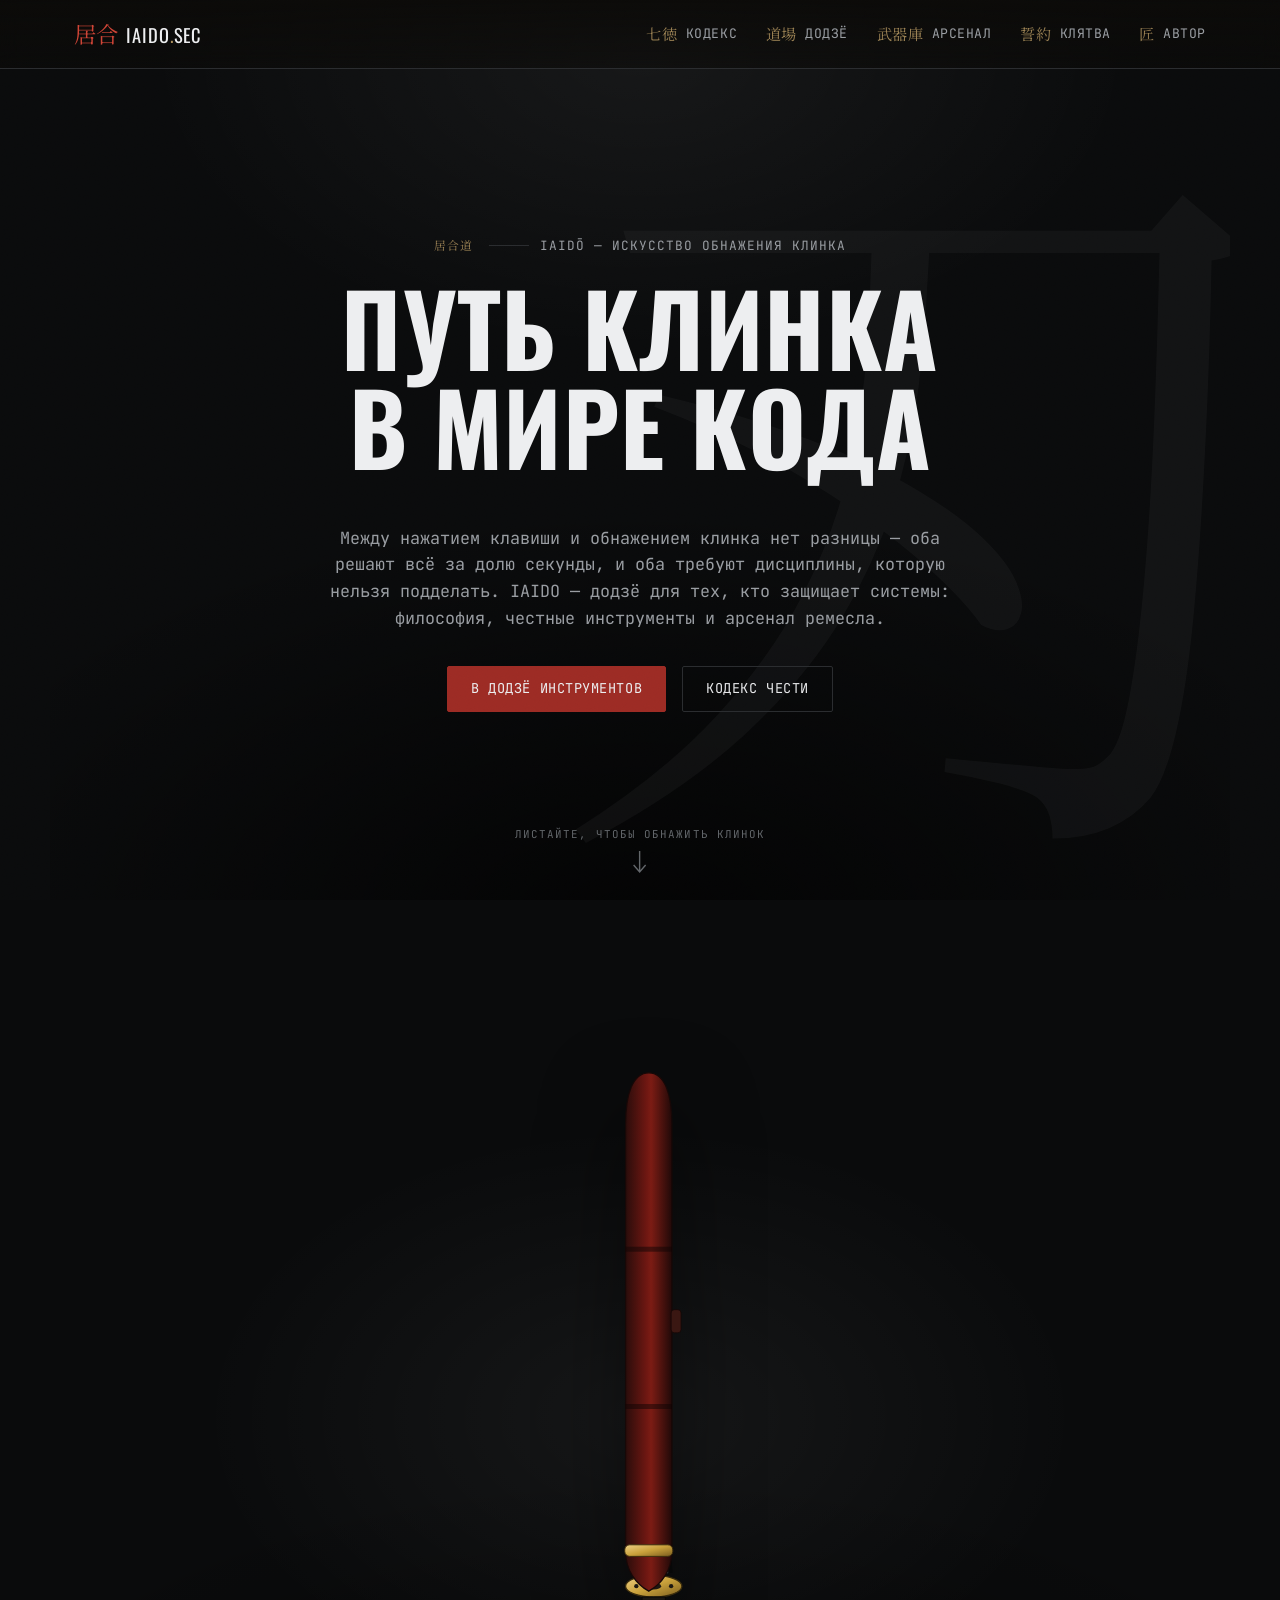
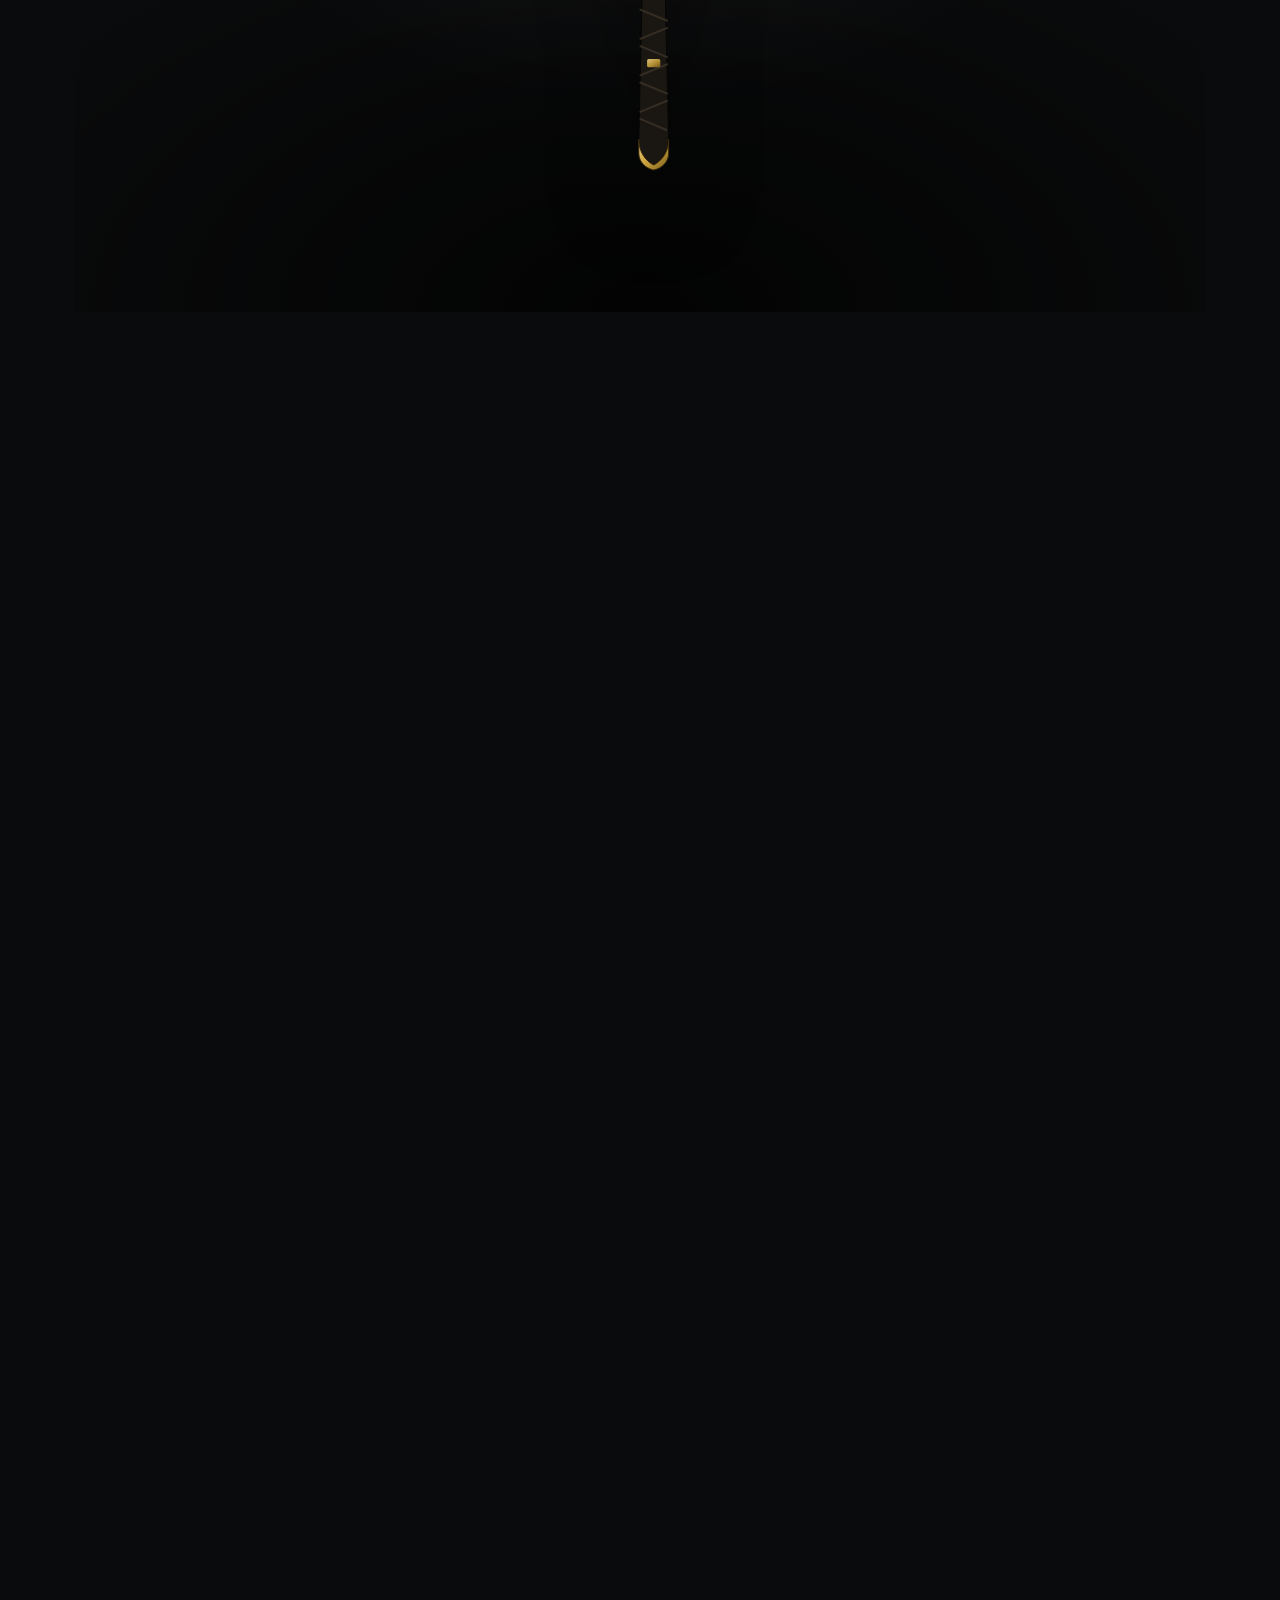
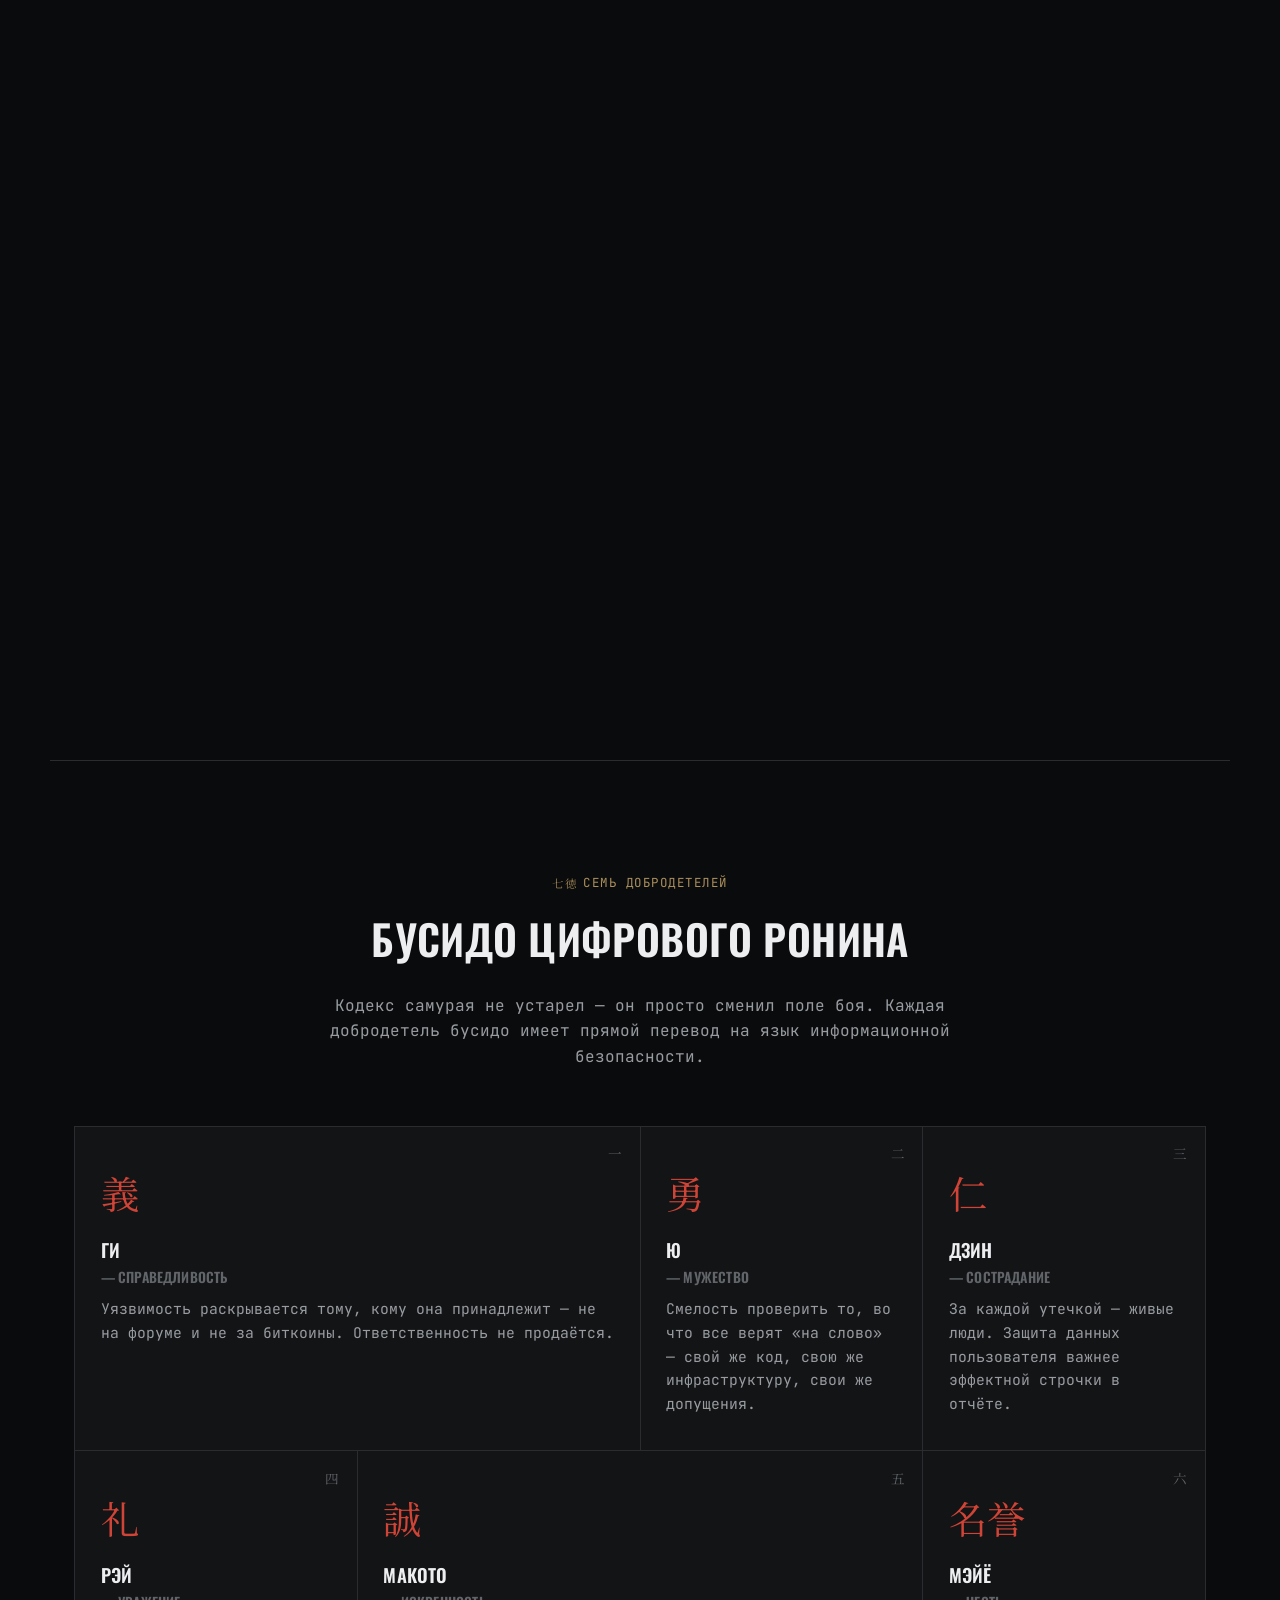
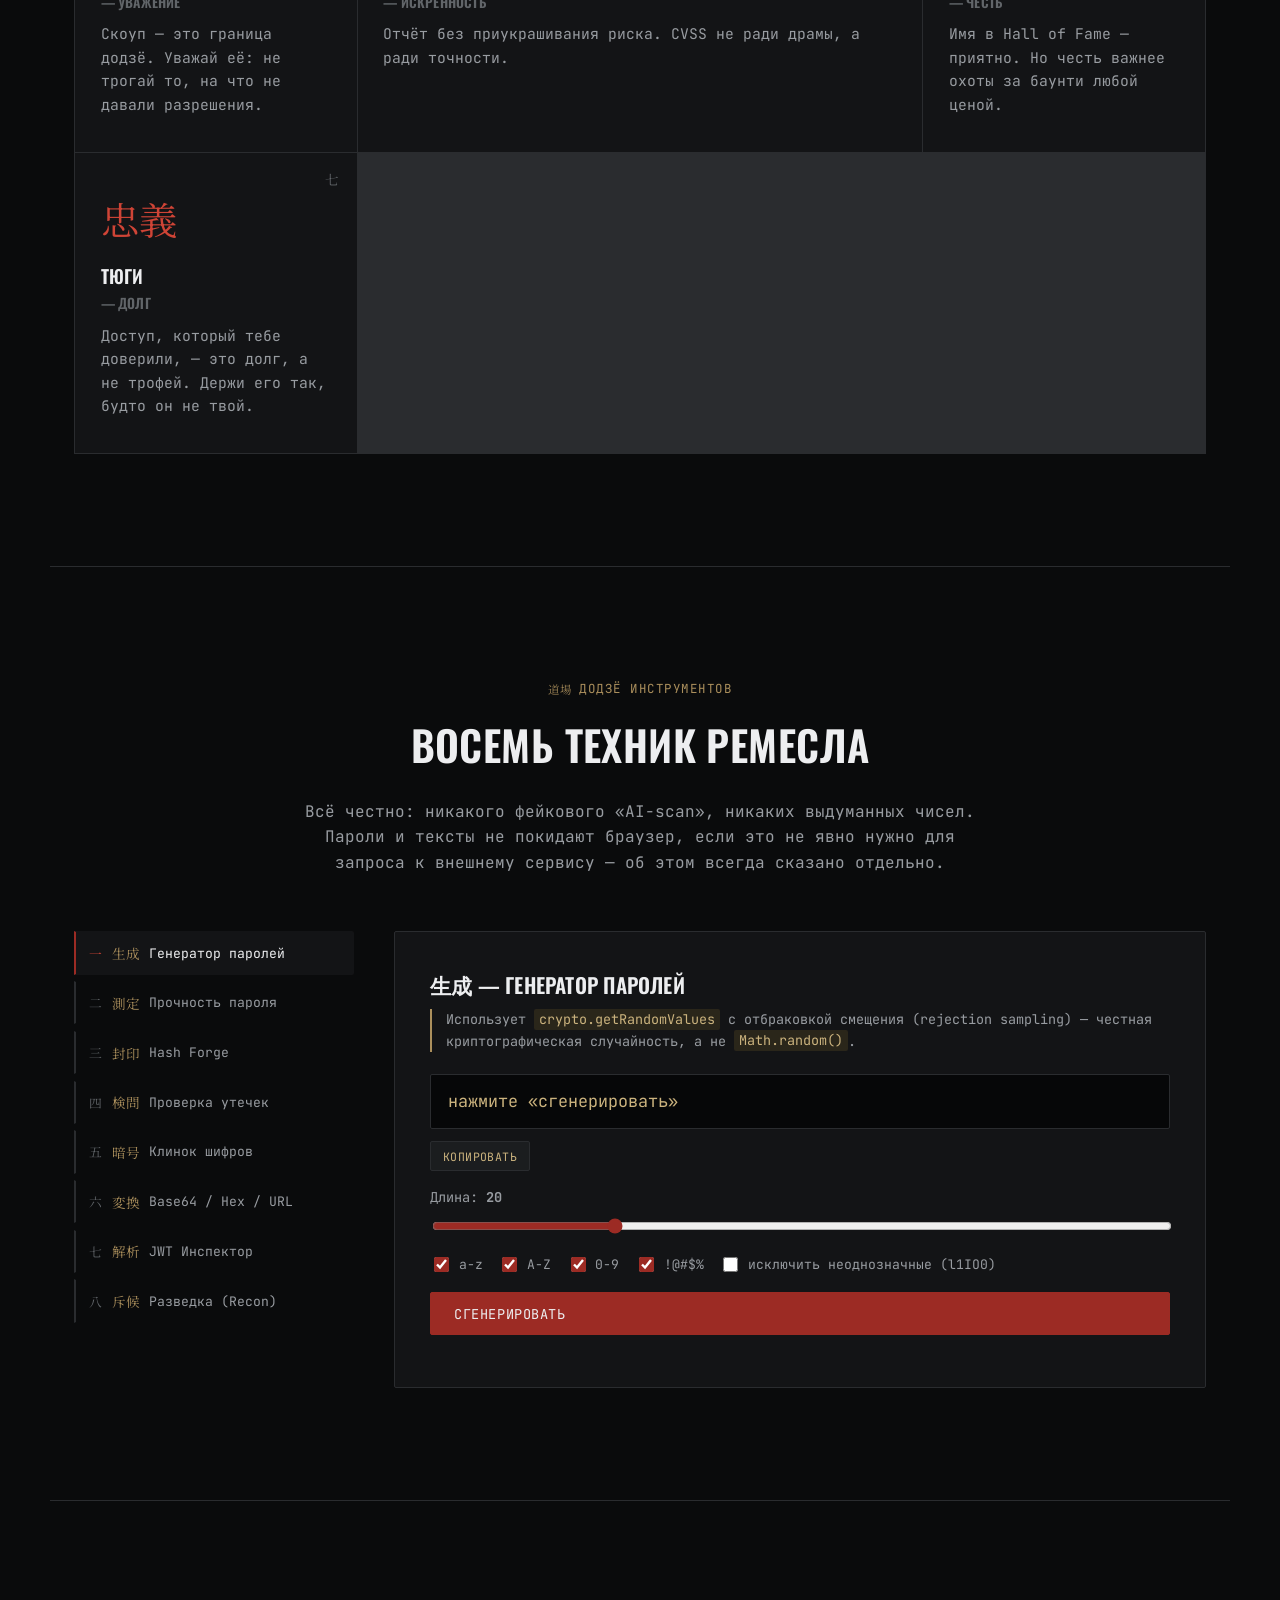
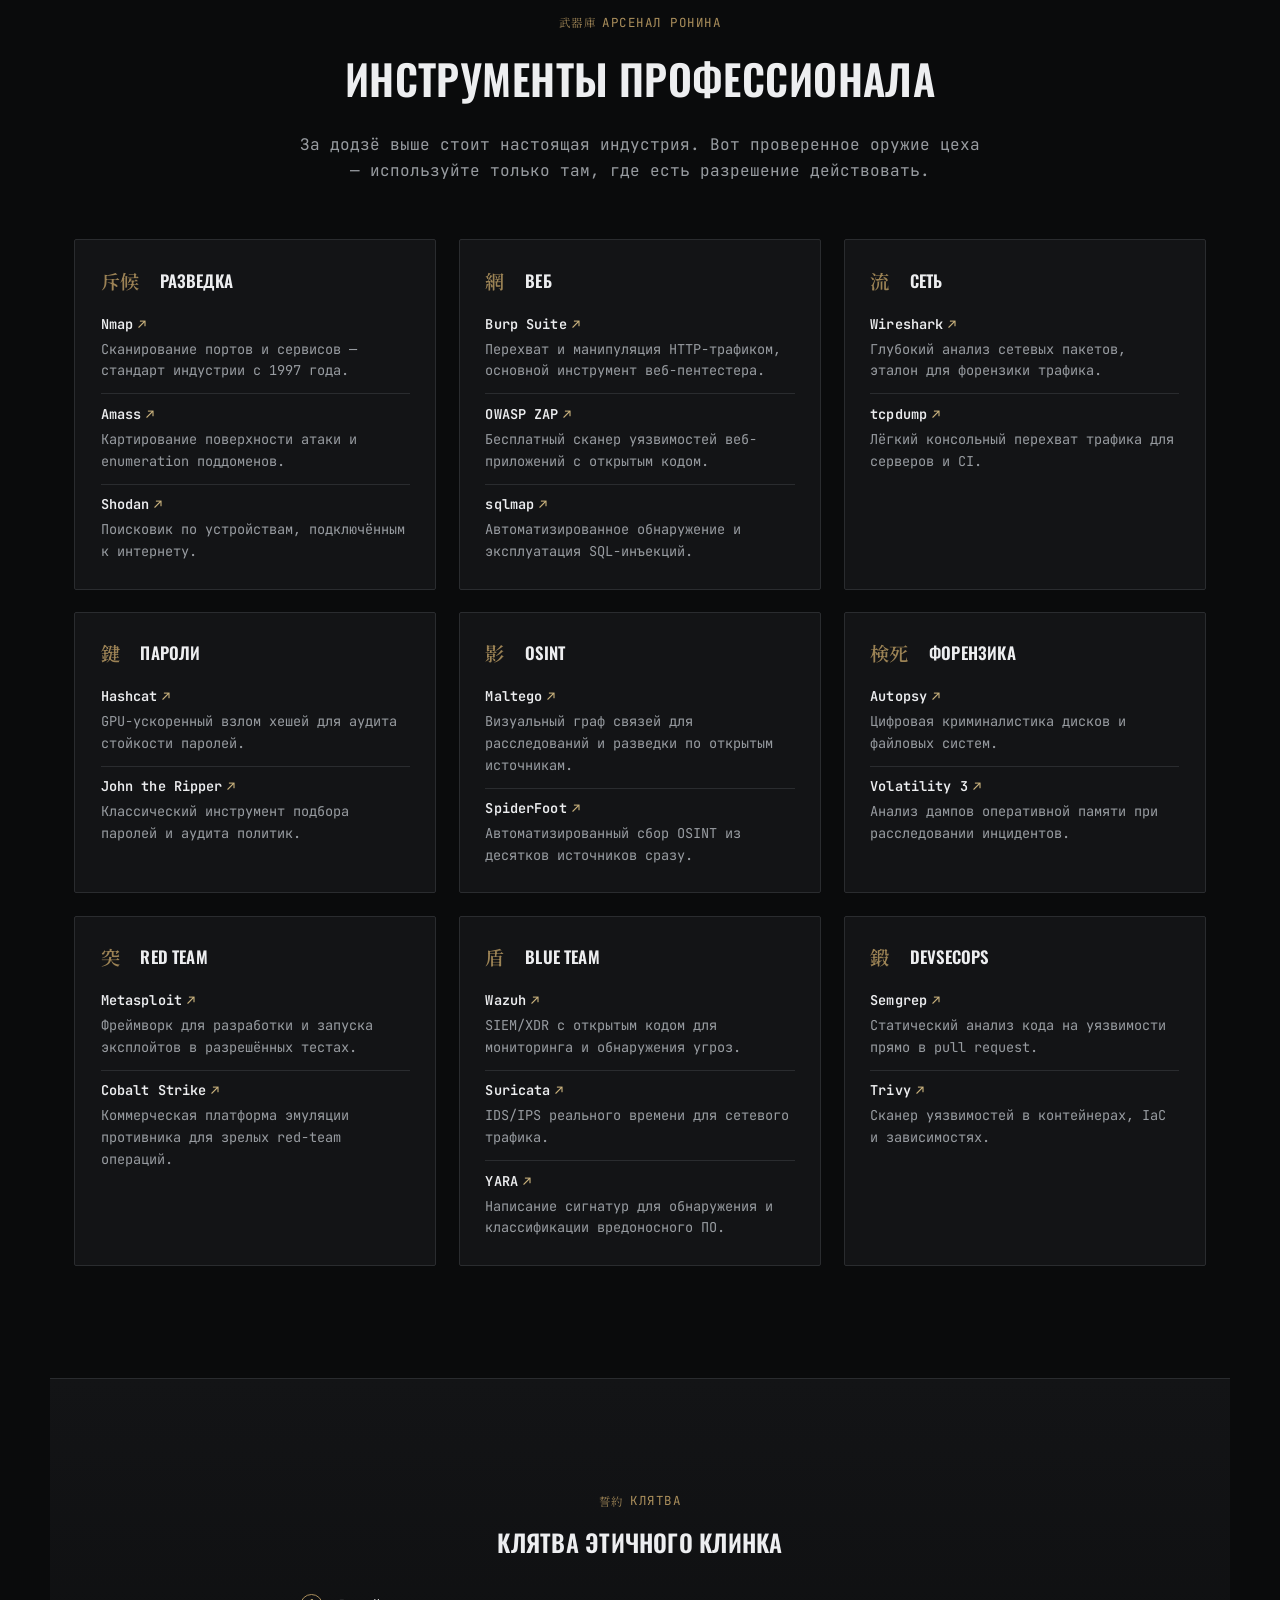
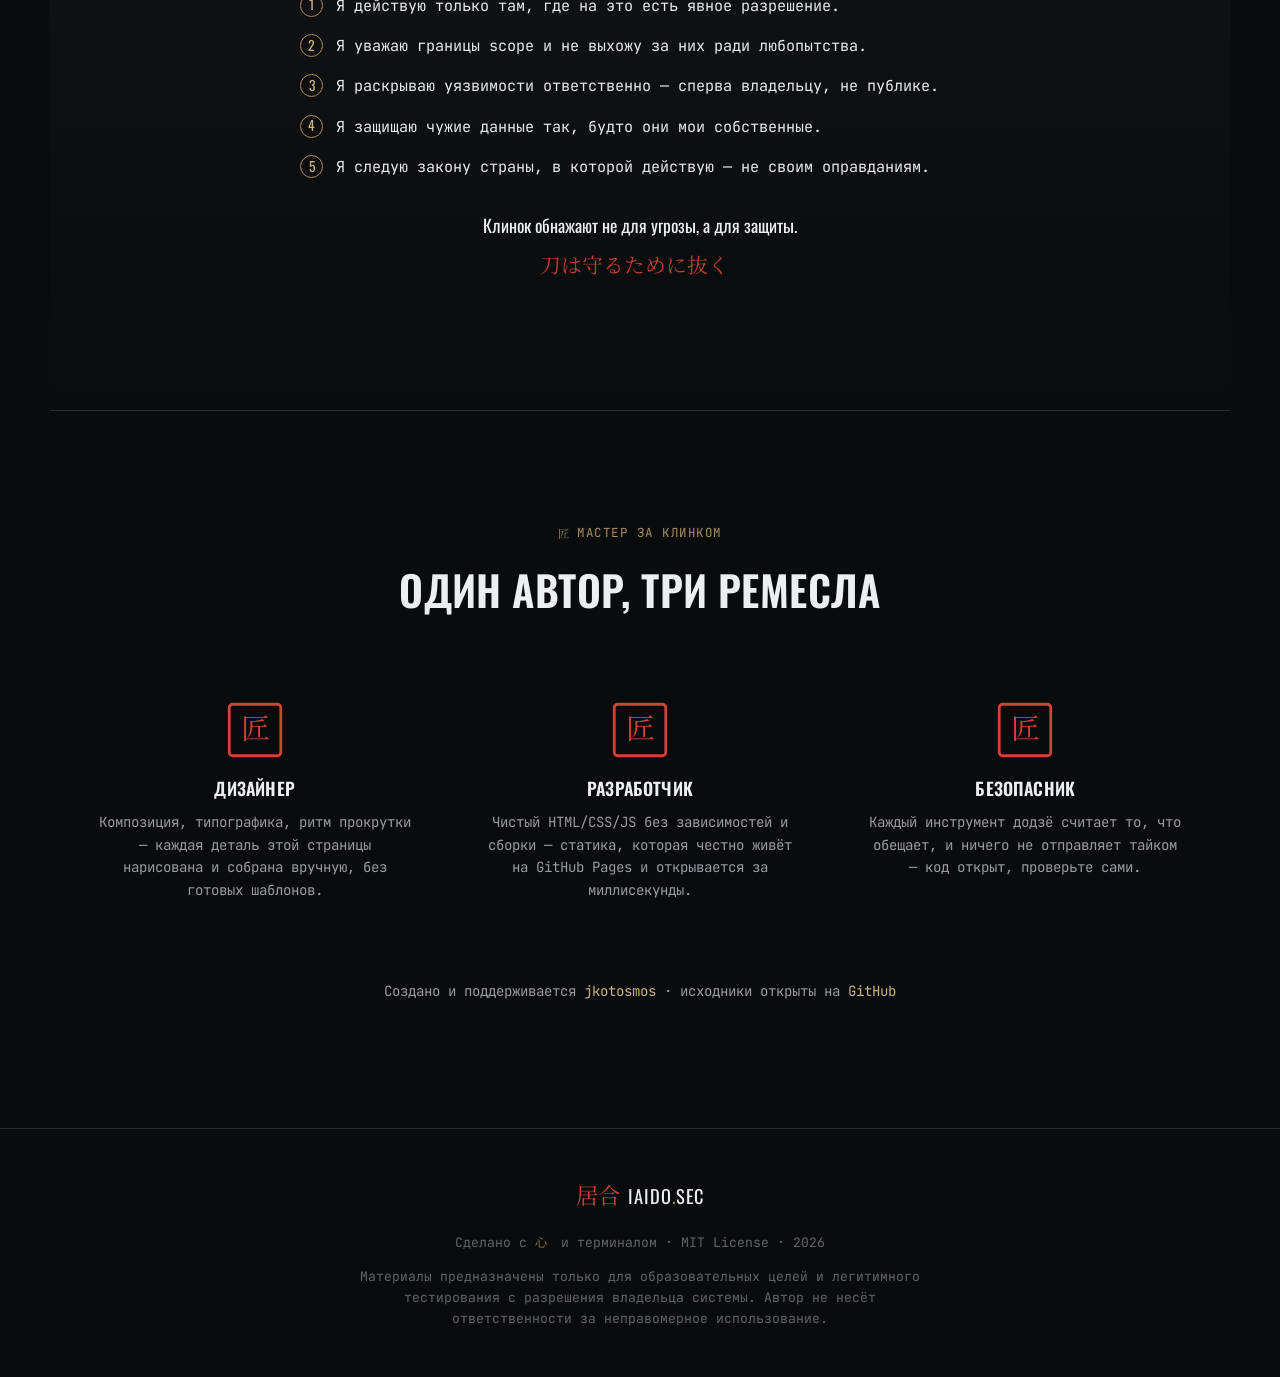
==== commit 6fc9a2a3: "Restyle toward darker, cinematic KATANA SECURITY reference mood Swap headline typeface to Oswald (bo" ====
--- a/index.html
+++ b/index.html
@@ -12,7 +12,7 @@
 <link rel="icon" href="data:image/svg+xml,%3Csvg xmlns='http://www.w3.org/2000/svg' viewBox='0 0 64 64'%3E%3Crect width='64' height='64' rx='10' fill='%230b0a08'/%3E%3Ctext x='32' y='45' font-size='36' text-anchor='middle' fill='%23c9a13b' font-family='serif'%3E刃%3C/text%3E%3C/svg%3E">
 <link rel="preconnect" href="https://fonts.googleapis.com">
 <link rel="preconnect" href="https://fonts.gstatic.com" crossorigin>
-<link href="https://fonts.googleapis.com/css2?family=Yeseva+One&family=Noto+Serif+JP:wght@500;700&family=JetBrains+Mono:ital,wght@0,400;0,500;0,600;0,700;1,400&display=swap" rel="stylesheet">
+<link href="https://fonts.googleapis.com/css2?family=Oswald:wght@400;500;600;700&family=Noto+Serif+JP:wght@500;700&family=JetBrains+Mono:ital,wght@0,400;0,500;0,600;0,700;1,400&display=swap" rel="stylesheet">
 <link rel="stylesheet" href="css/style.css">
 </head>
 <body>
--- a/css/style.css
+++ b/css/style.css
@@ -3,30 +3,31 @@
    ========================================================= */
 
 :root{
-  --bg:            #0b0a08;
-  --bg-alt:        #131110;
-  --bg-raise:      #1a1714;
-  --ink:           #050403;
-  --paper:         #ece4d3;
-  --paper-dim:     #cfc6b2;
-  --red:           #b3231a;
-  --red-deep:      #7a140d;
-  --red-bright:    #e2432f;
-  --gold:          #c9a13b;
-  --gold-bright:   #e6c368;
+  --bg:            #0a0b0c;
+  --bg-alt:        #131416;
+  --bg-raise:      #1b1d1f;
+  --ink:           #060708;
+  --paper:         #edeef0;
+  --paper-dim:     #c6c8cb;
+  --red:           #9c2b24;
+  --red-deep:      #6b1c17;
+  --red-bright:    #cf4436;
+  --gold:          #ab8f5c;
+  --gold-bright:   #cbb37e;
   --steel:         #d7d9dc;
   --steel-dark:    #6b7176;
-  --text:          #ece6d8;
-  --text-dim:      #a89f8d;
-  --text-faint:    #6f6858;
-  --line:          #2c2822;
-
-  --serif:  'Yeseva One', 'PT Serif', Georgia, serif;
+  --text:          #e7e8ea;
+  --text-dim:      #989ca1;
+  --text-faint:    #616569;
+  --line:          #2a2c2f;
+  --fog:           rgba(255,255,255,.05);
+
+  --serif:  'Oswald', 'Arial Narrow', sans-serif;
   --mono:   'JetBrains Mono', ui-monospace, SFMono-Regular, Menlo, monospace;
   --jp:     'Noto Serif JP', serif;
 
   --container: 1180px;
-  --radius: 3px;
+  --radius: 2px;
   --ease: cubic-bezier(.22,.68,0,1);
 }
 
@@ -48,7 +49,8 @@
   overflow-x: hidden;
 }
 
-h1,h2,h3,h4{ font-family: var(--serif); font-weight: 400; margin: 0 0 .5em; color: var(--paper); letter-spacing: .01em; }
+h1,h2,h3,h4{ font-family: var(--serif); font-weight: 600; margin: 0 0 .5em; color: var(--paper); letter-spacing: .01em; text-transform: uppercase; }
+h1{ font-weight: 700; letter-spacing: .005em; }
 p{ margin: 0 0 1em; }
 a{ color: var(--gold-bright); text-decoration: none; }
 a:hover{ text-decoration: underline; }
@@ -133,7 +135,8 @@
   position: relative; min-height: 100svh; display:flex; align-items:center;
   padding: 7em 1.5em 4em; overflow: hidden;
   background:
-    radial-gradient(ellipse 80% 60% at 50% 0%, rgba(179,35,26,.14), transparent 60%),
+    radial-gradient(ellipse 70% 55% at 50% 6%, var(--fog), transparent 60%),
+    radial-gradient(ellipse 120% 85% at 50% 102%, rgba(0,0,0,.7), transparent 55%),
     var(--bg);
 }
 .hero-watermark{
@@ -149,7 +152,7 @@
 }
 .eyebrow .rule{ width: 40px; height:1px; background: var(--line); display:inline-block; }
 .hero-title{
-  font-size: clamp(2.6rem, 7vw, 5.2rem); line-height: 1.05; color: var(--paper);
+  font-size: clamp(2.8rem, 8vw, 6.2rem); line-height: 1.0; color: var(--paper);
   margin-bottom: .5em;
 }
 .hero-lede{ color: var(--text-dim); font-size: 1.05rem; max-width: 620px; margin: 0 auto 2em; }
@@ -182,7 +185,8 @@
   position: sticky; top:0; height: 100svh; overflow: hidden;
   display:flex; align-items:center; justify-content:center;
   background:
-    radial-gradient(ellipse 70% 55% at 50% 42%, rgba(201,161,59,.09), transparent 65%),
+    radial-gradient(ellipse 60% 50% at 50% 45%, var(--fog), transparent 65%),
+    radial-gradient(ellipse 140% 100% at 50% 100%, rgba(0,0,0,.75), transparent 50%),
     var(--bg);
 }
 .katana{ height: min(92svh, 900px); width: auto; filter: drop-shadow(0 30px 40px rgba(0,0,0,.55)); }
@@ -225,7 +229,9 @@
 }
 .virtue{
   background: var(--bg-alt); padding: 2.2em 1.6em; position:relative;
-}
+  transition: background .25s;
+}
+.virtue:hover{ background: var(--bg-raise); }
 .virtue:nth-child(4n+1){ grid-column: span 2; }
 .virtue-num{ position:absolute; top:1.2em; right:1.3em; font-family: var(--jp); color: var(--text-faint); font-size: .85rem; }
 .virtue-kanji{ display:block; font-family: var(--jp); font-size: 2.4rem; color: var(--red-bright); margin-bottom: .3em; }
@@ -342,13 +348,16 @@
 .arsenal-grid{ display:grid; grid-template-columns: repeat(3, 1fr); gap: 1.4em; }
 .arsenal-cat{
   background: var(--bg-alt); border: 1px solid var(--line); border-radius: var(--radius); padding: 1.6em;
-}
+  transition: border-color .25s, transform .25s var(--ease);
+}
+.arsenal-cat:hover{ border-color: var(--gold); transform: translateY(-3px); }
 .arsenal-cat h3{ font-size: 1.05rem; display:flex; align-items:center; gap:.6em; margin-bottom: 1em; }
 .arsenal-cat h3 .jp{ font-size: 1.2rem; }
 .arsenal-cat ul{ display:flex; flex-direction:column; gap: .7em; }
 .arsenal-cat li{ font-size: .85rem; color: var(--text-dim); border-top: 1px solid var(--line); padding-top: .7em; }
 .arsenal-cat li:first-child{ border-top:0; padding-top:0; }
-.arsenal-cat a{ color: var(--paper); font-weight: 600; }
+.arsenal-cat a{ color: var(--paper); font-weight: 600; letter-spacing: .01em; }
+.arsenal-cat a::after{ content:"↗"; display:inline-block; margin-left:.35em; color: var(--gold-bright); font-weight: 400; }
 .arsenal-cat p{ margin: .25em 0 0; }
 
 @media (max-width: 900px){ .arsenal-grid{ grid-template-columns: 1fr 1fr; } }
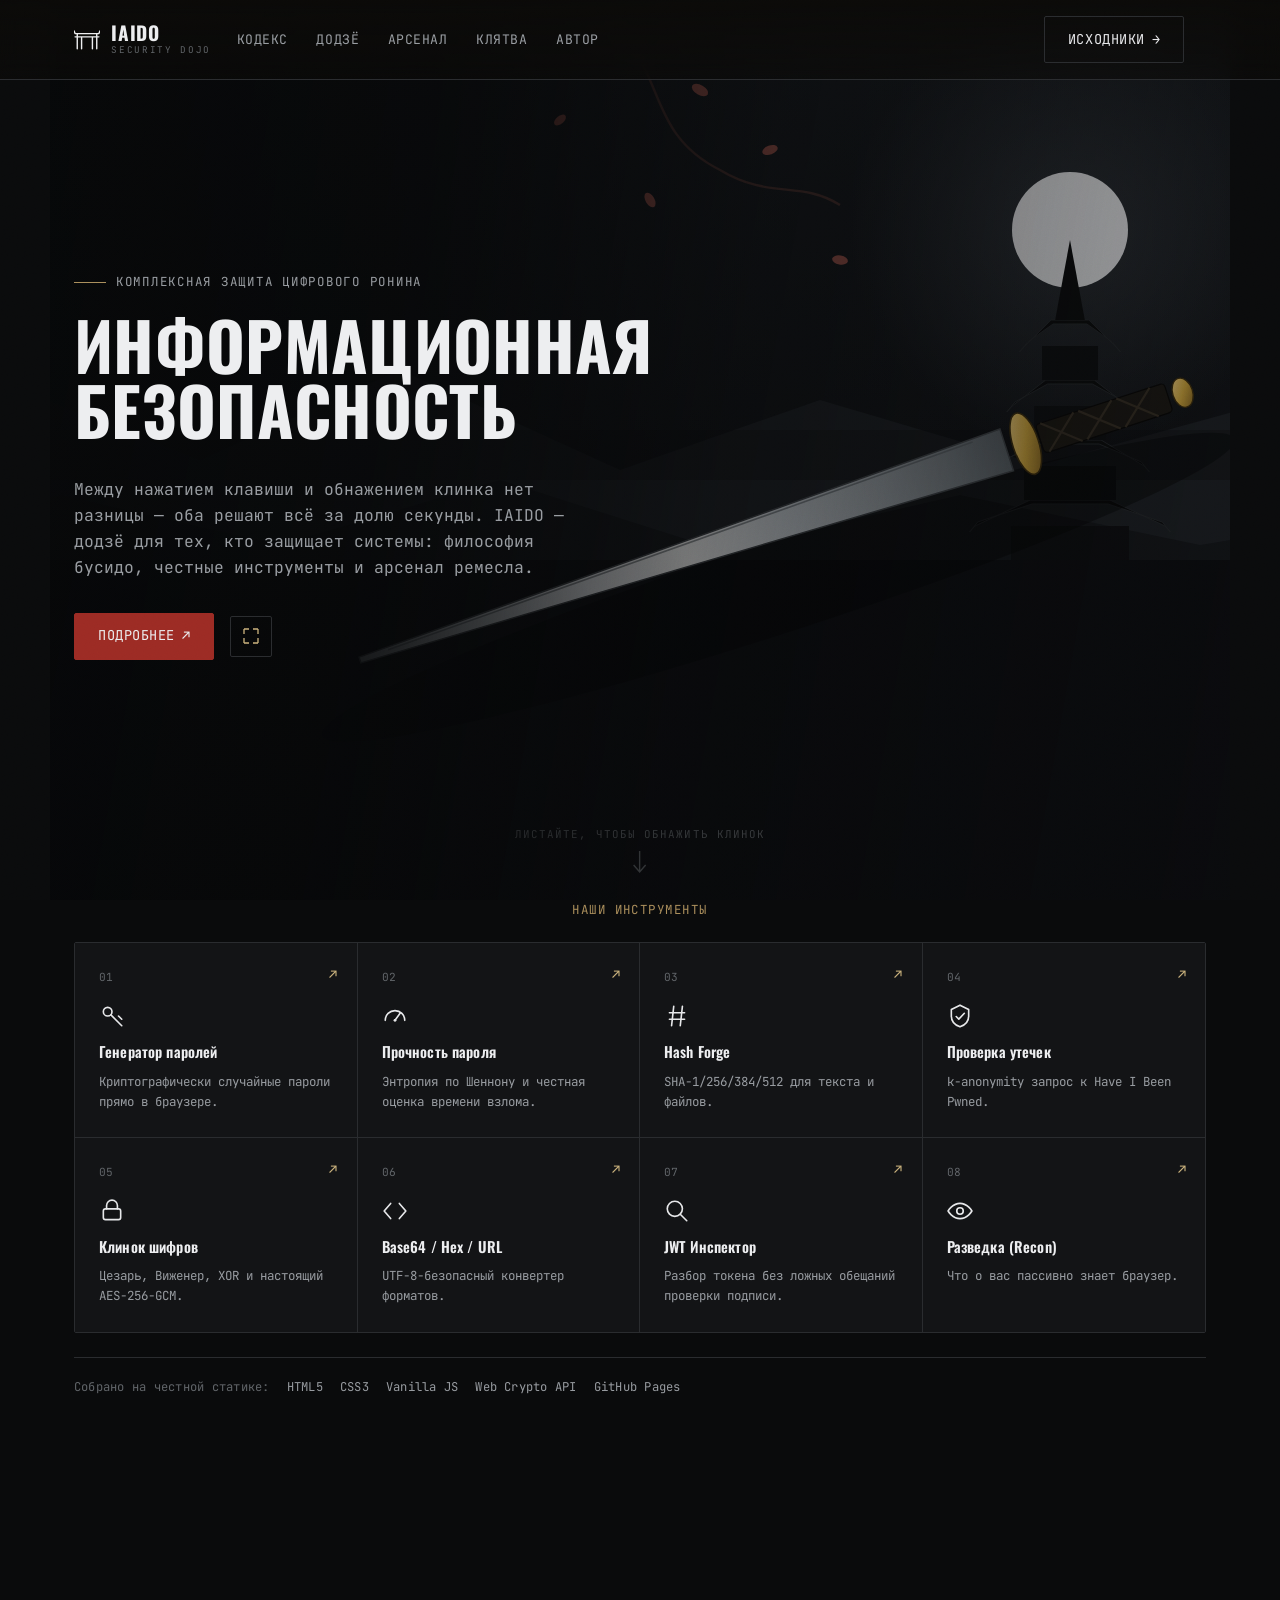
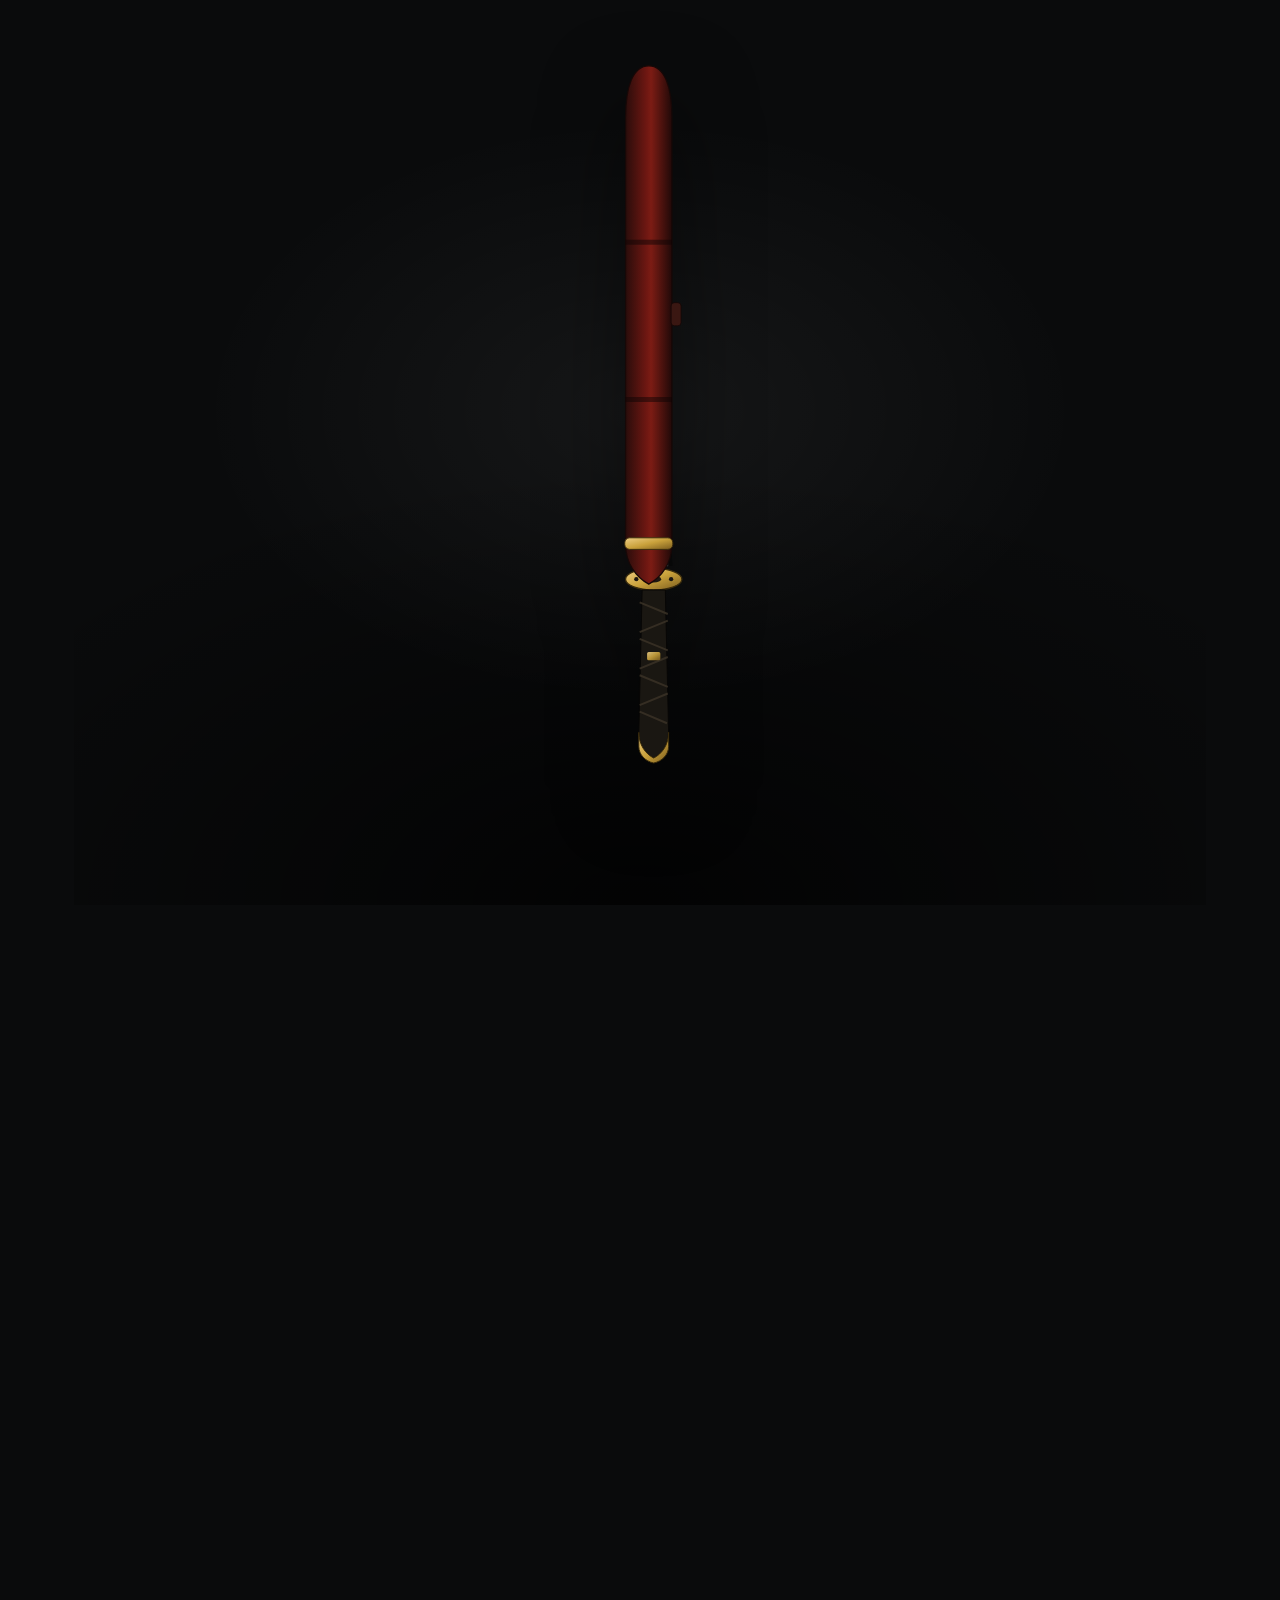
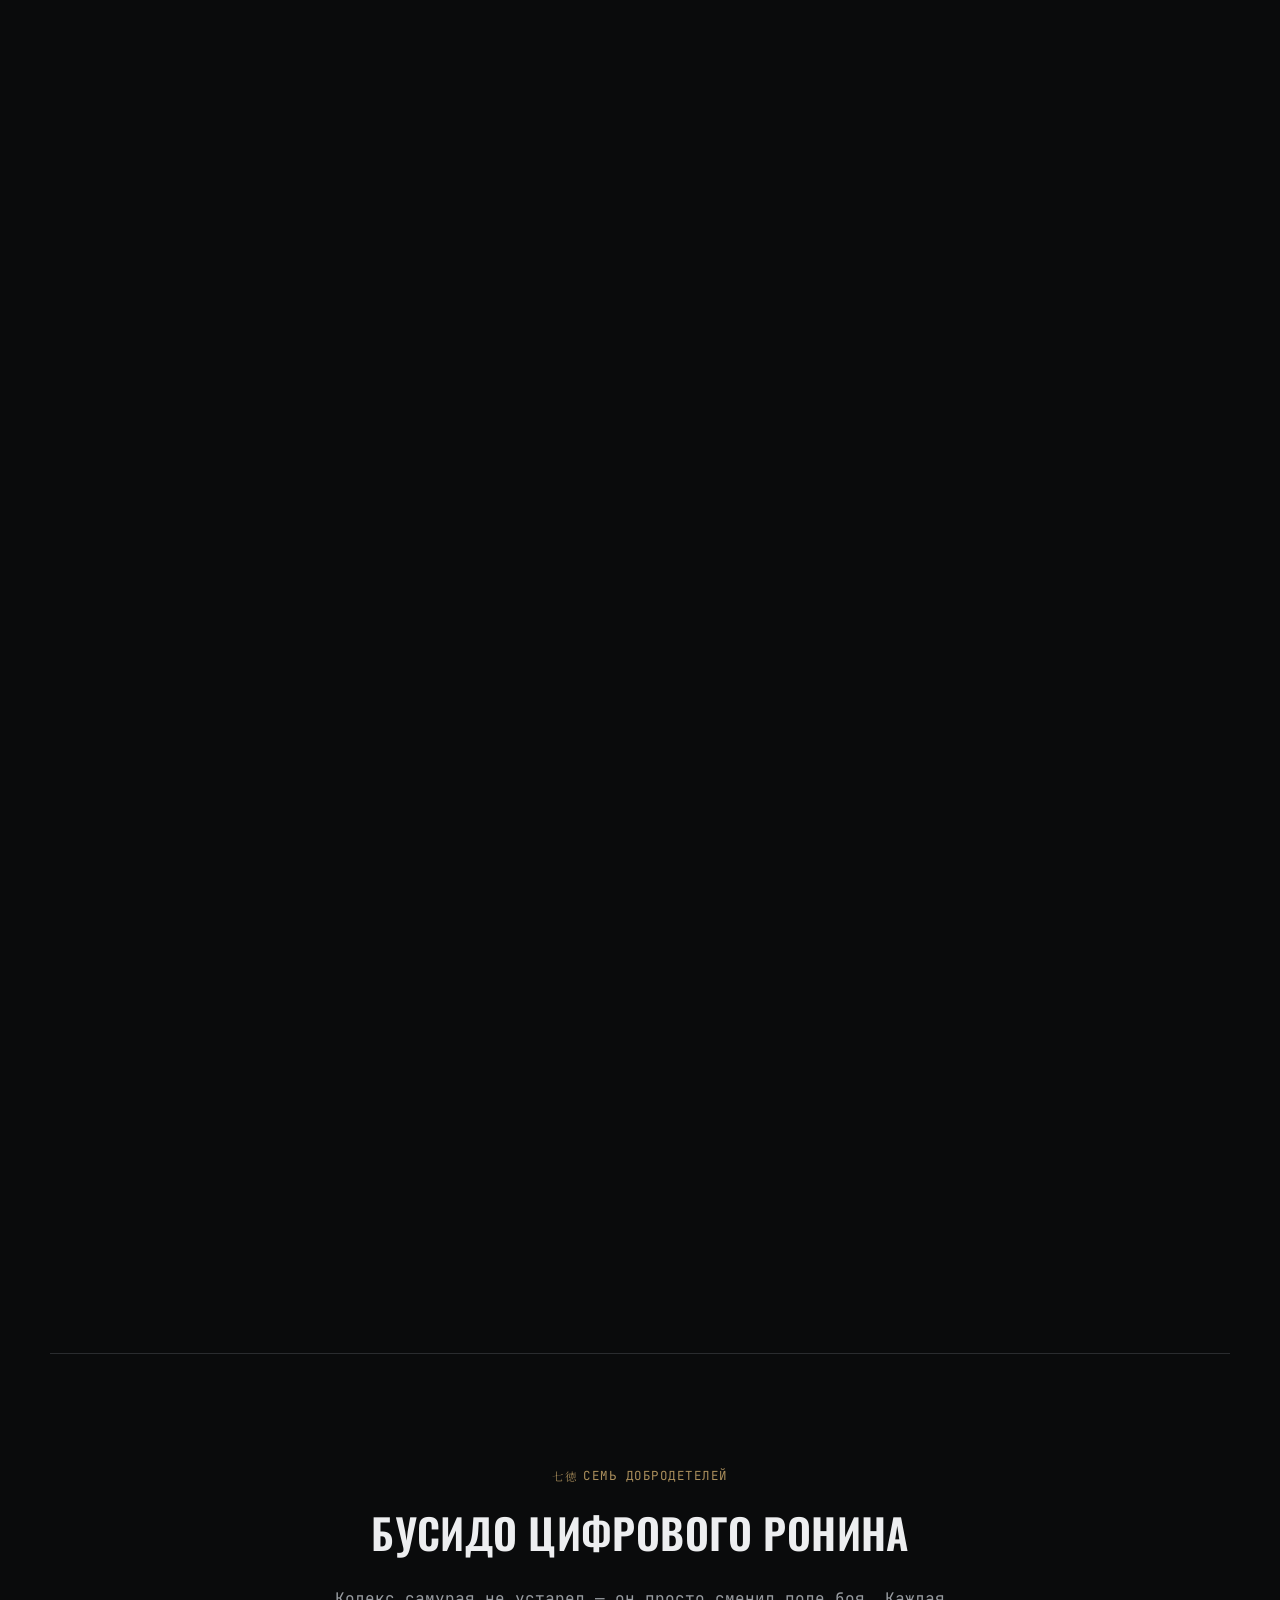
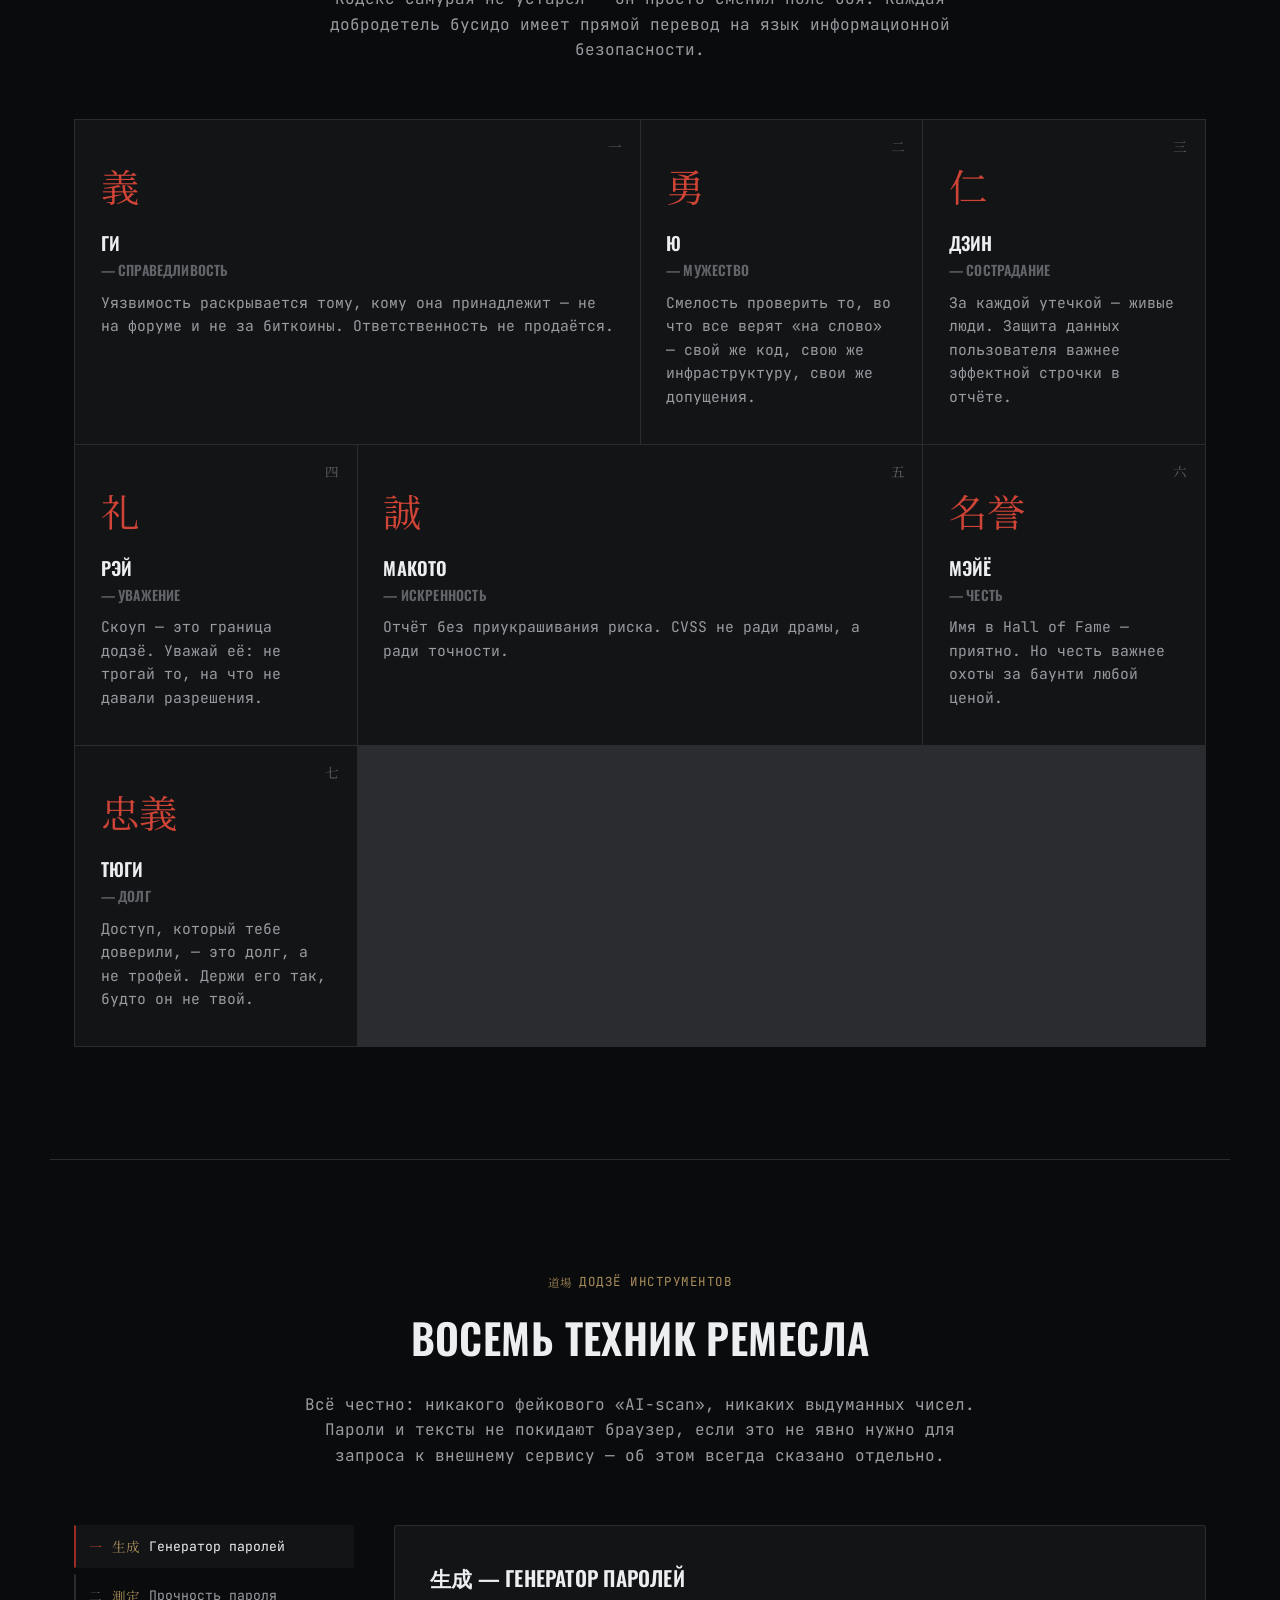
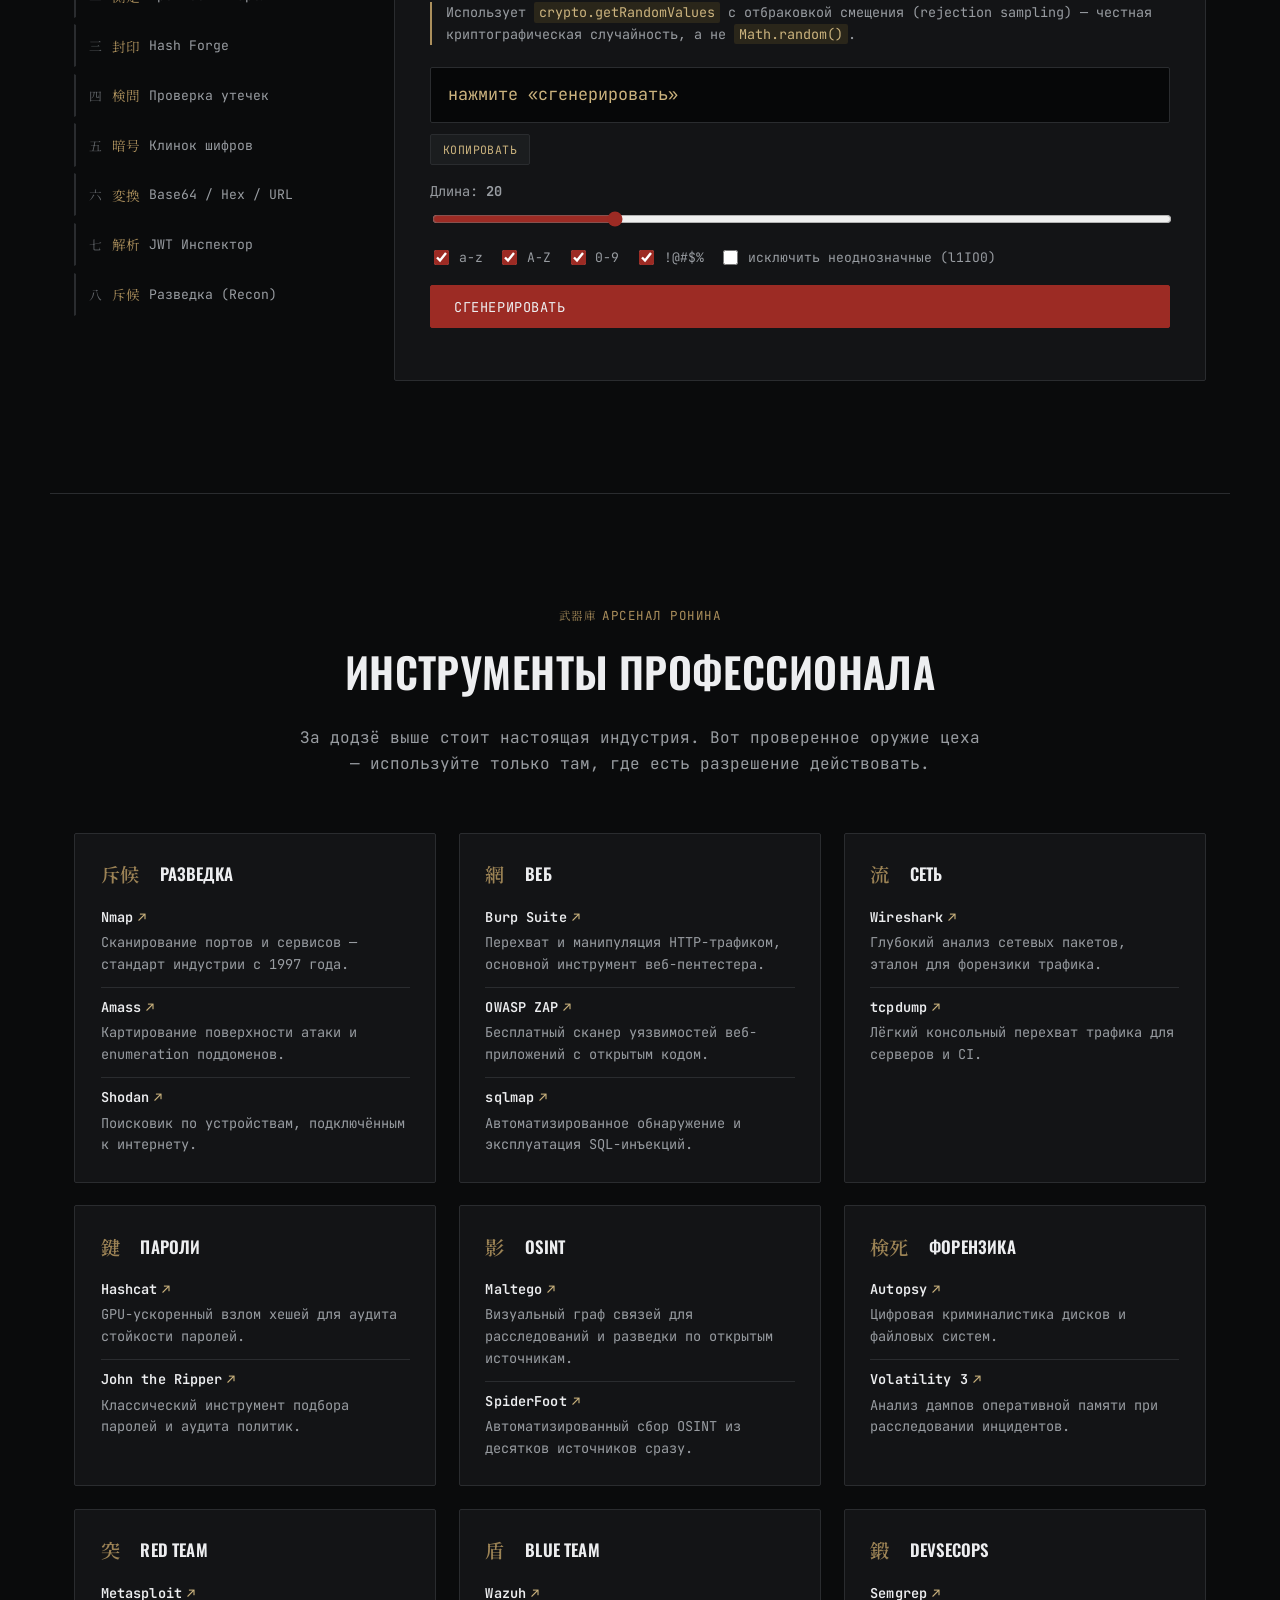
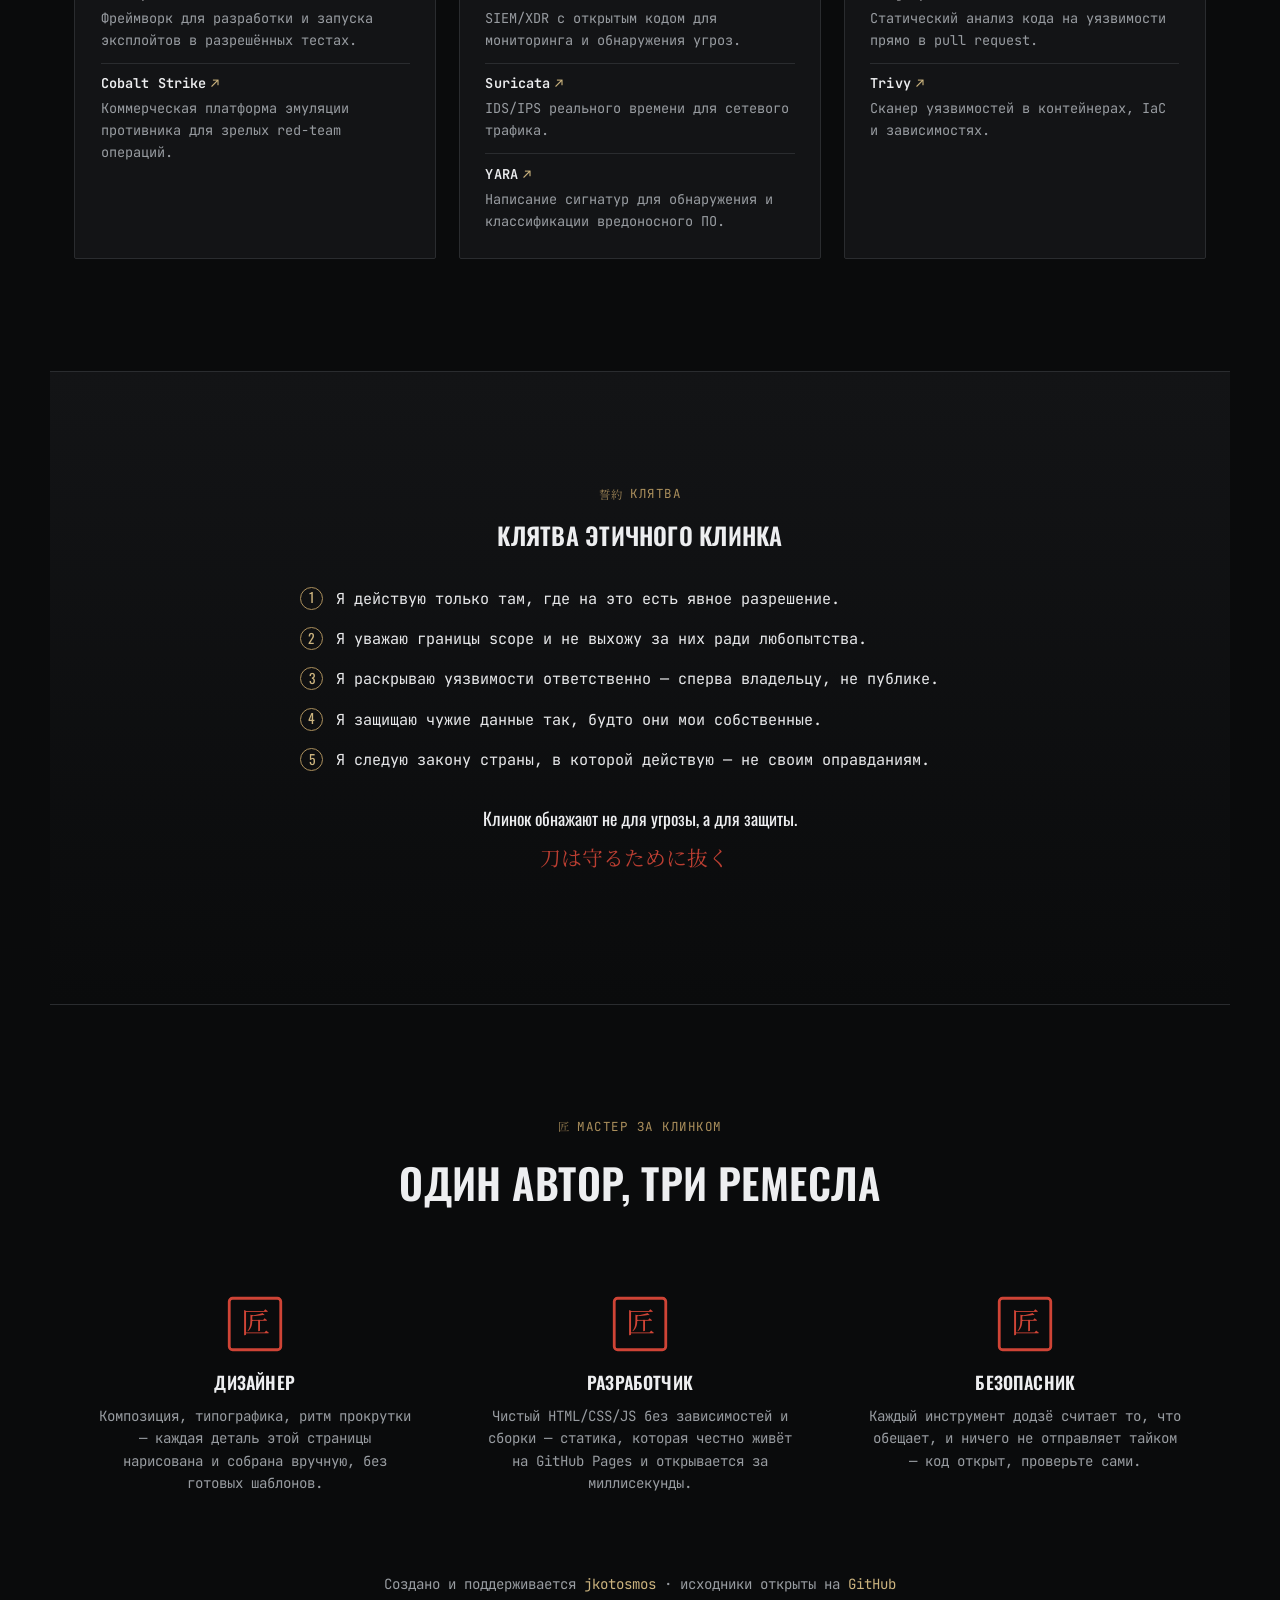
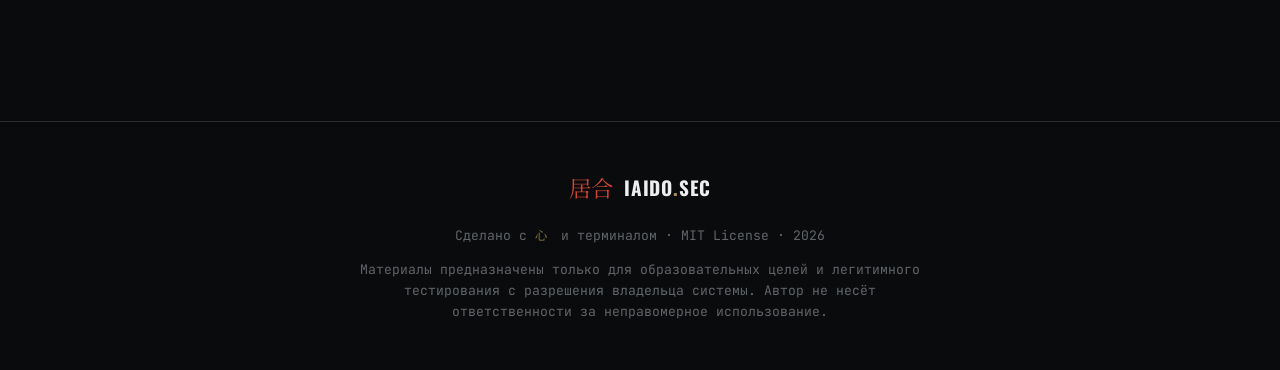
==== commit d213e430: "Rebuild hero as full-bleed atmospheric scene matching reference Hero is now a single full-height pho" ====
--- a/index.html
+++ b/index.html
@@ -48,6 +48,18 @@
       <rect x="4" y="4" width="92" height="92" rx="6" fill="none" stroke="currentColor" stroke-width="5"/>
       <text x="50" y="66" text-anchor="middle" font-size="52" font-family="'Noto Serif JP', serif" fill="currentColor">匠</text>
     </symbol>
+    <symbol id="torii" viewBox="0 0 48 40">
+      <path d="M2 10 L46 10 M2 10 L0 5 M46 10 L48 5 M6 10 V38 M42 10 V38 M2 16 H46 M14 16 V38 M34 16 V38" fill="none" stroke="currentColor" stroke-width="2.6" stroke-linecap="round"/>
+    </symbol>
+    <linearGradient id="skyGrad" x1="0" y1="0" x2="0" y2="1">
+      <stop offset="0%" stop-color="#15181c"/>
+      <stop offset="45%" stop-color="#101215"/>
+      <stop offset="100%" stop-color="#0a0b0c"/>
+    </linearGradient>
+    <radialGradient id="moonGlow" cx="50%" cy="50%" r="50%">
+      <stop offset="0%" stop-color="#3a3f45" stop-opacity=".55"/>
+      <stop offset="100%" stop-color="#3a3f45" stop-opacity="0"/>
+    </radialGradient>
   </defs>
 </svg>
 
@@ -55,18 +67,22 @@
 <header class="site-header" id="top">
   <div class="header-inner">
     <a href="#top" class="brand">
-      <span class="brand-kanji" aria-hidden="true">居合</span>
-      <span class="brand-word">IAIDO<span class="brand-dot">.</span>SEC</span>
+      <svg class="brand-icon" aria-hidden="true"><use href="#torii"/></svg>
+      <span class="brand-word-group">
+        <span class="brand-word">IAIDO</span>
+        <span class="brand-sub">SECURITY DOJO</span>
+      </span>
     </a>
     <nav class="site-nav" id="siteNav">
       <ul>
-        <li><a href="#bushido"><span class="jp">七徳</span>Кодекс</a></li>
-        <li><a href="#dojo"><span class="jp">道場</span>Додзё</a></li>
-        <li><a href="#arsenal"><span class="jp">武器庫</span>Арсенал</a></li>
-        <li><a href="#oath"><span class="jp">誓約</span>Клятва</a></li>
-        <li><a href="#about"><span class="jp">匠</span>Автор</a></li>
+        <li><a href="#bushido">Кодекс</a></li>
+        <li><a href="#dojo">Додзё</a></li>
+        <li><a href="#arsenal">Арсенал</a></li>
+        <li><a href="#oath">Клятва</a></li>
+        <li><a href="#about">Автор</a></li>
       </ul>
     </nav>
+    <a href="https://github.com/jkotosmos/cybersec" target="_blank" rel="noopener" class="btn btn-pill header-cta">Исходники <span aria-hidden="true">→</span></a>
     <button class="nav-toggle" id="navToggle" aria-expanded="false" aria-controls="siteNav" aria-label="Открыть меню">
       <span></span><span></span><span></span>
     </button>
@@ -77,20 +93,79 @@
 
   <!-- ============ hero ============ -->
   <section class="hero" id="hero">
-    <span class="hero-watermark" aria-hidden="true">刃</span>
-    <div class="hero-inner">
-      <p class="eyebrow"><span class="jp">居合道</span><span class="rule"></span>iaidō — искусство обнажения клинка</p>
-      <h1 class="hero-title">Путь клинка<br>в&nbsp;мире кода</h1>
-      <p class="hero-lede">Между нажатием клавиши и обнажением клинка нет разницы — оба решают всё за долю секунды, и оба требуют дисциплины, которую нельзя подделать. IAIDO — додзё для тех, кто защищает системы: философия, честные инструменты и арсенал ремесла.</p>
+    <svg class="hero-scene" viewBox="0 0 1600 900" preserveAspectRatio="xMidYMid slice" aria-hidden="true">
+      <rect width="1600" height="900" fill="url(#skyGrad)"/>
+      <circle cx="1230" cy="230" r="220" fill="url(#moonGlow)"/>
+      <circle cx="1230" cy="230" r="58" fill="#e7e8ea" opacity=".92"/>
+      <path class="mountain mountain-far" d="M0 480 L180 390 360 460 560 370 780 470 980 400 1200 465 1400 410 1600 460 1600 900 0 900 Z"/>
+      <path class="mountain mountain-near" d="M0 560 L220 495 440 545 660 480 880 550 1120 495 1360 545 1600 505 1600 900 0 900 Z"/>
+      <rect x="0" y="430" width="1600" height="50" fill="#0a0b0c" opacity=".35"/>
+      <g class="pagoda">
+        <polygon class="body" points="1171.1,560.0 1288.9,560.0 1288.9,526.0 1171.1,526.0"/>
+        <polygon class="roof" points="1129.6,532.0 1135.0,526.0 1190.1,500.0 1269.9,500.0 1325.0,526.0 1330.4,532.0 1322.3,522.0 1267.9,504.0 1192.1,504.0 1137.7,522.0"/>
+        <polygon class="body" points="1184.1,500.0 1275.9,500.0 1275.9,466.0 1184.1,466.0"/>
+        <polygon class="roof" points="1150.5,472.0 1155.9,466.0 1198.9,440.0 1261.1,440.0 1304.1,466.0 1309.5,472.0 1301.4,462.0 1259.1,444.0 1200.9,444.0 1158.6,462.0"/>
+        <polygon class="body" points="1194.2,440.0 1265.8,440.0 1265.8,406.0 1194.2,406.0"/>
+        <polygon class="roof" points="1166.8,412.0 1172.2,406.0 1205.7,380.0 1254.3,380.0 1287.8,406.0 1293.2,412.0 1285.1,402.0 1252.3,384.0 1207.7,384.0 1174.9,402.0"/>
+        <polygon class="body" points="1202.0,380.0 1258.0,380.0 1258.0,346.0 1202.0,346.0"/>
+        <polygon class="roof" points="1179.5,352.0 1184.9,346.0 1211.1,320.0 1248.9,320.0 1275.1,346.0 1280.5,352.0 1272.4,342.0 1246.9,324.0 1213.1,324.0 1187.6,342.0"/>
+        <polygon class="spire" points="1215.2,320.0 1244.8,320.0 1230.0,240.0"/>
+      </g>
+      <rect x="0" y="560" width="1600" height="340" fill="#050506" opacity=".5"/>
+
+      <g class="sakura" stroke="#5a3730" stroke-width="2.4" fill="none" opacity=".65">
+        <path d="M760 20 C830 60 800 130 880 170 C930 200 960 180 1000 205"/>
+      </g>
+      <g class="petal petal-1"><ellipse cx="860" cy="90" rx="9" ry="5" fill="#8a4a42" transform="rotate(30 860 90)"/></g>
+      <g class="petal petal-2"><ellipse cx="930" cy="150" rx="8" ry="4.5" fill="#8a4a42" transform="rotate(-20 930 150)"/></g>
+      <g class="petal petal-3"><ellipse cx="810" cy="200" rx="8" ry="4.5" fill="#8a4a42" transform="rotate(60 810 200)"/></g>
+      <g class="petal petal-4"><ellipse cx="1000" cy="260" rx="8" ry="4.5" fill="#8a4a42" transform="rotate(10 1000 260)"/></g>
+      <g class="petal petal-5"><ellipse cx="720" cy="120" rx="7" ry="4" fill="#8a4a42" transform="rotate(-40 720 120)"/></g>
+
+      <g class="teaser-blade" transform="translate(520,660) rotate(-18)">
+        <ellipse cx="420" cy="60" rx="480" ry="46" fill="#000" opacity=".4"/>
+        <path d="M0 -3 L680 -22 L680 22 L0 3 Z" fill="url(#steelGrad)" stroke="#3d4145" stroke-width="1.5"/>
+        <path d="M30 -1 L650 -18" stroke="#4c5257" stroke-width="1.6" opacity=".6"/>
+        <ellipse cx="700" cy="0" rx="13" ry="32" fill="url(#goldGrad)" stroke="#3a2c0d" stroke-width="1.6"/>
+        <rect x="715" y="-15" width="135" height="30" rx="4" fill="#1a1712" stroke="#080706" stroke-width="1.2"/>
+        <g stroke="#3a3226" stroke-width="2.2" opacity=".85">
+          <path d="M720 -15 L755 15 M755 -15 L720 15 M760 -15 L795 15 M795 -15 L760 15 M800 -15 L835 15 M835 -15 L800 15"/>
+        </g>
+        <ellipse cx="865" cy="0" rx="10" ry="15" fill="url(#goldGrad)" stroke="#3a2c0d" stroke-width="1.3"/>
+      </g>
+    </svg>
+    <div class="hero-scrim" aria-hidden="true"></div>
+    <div class="hero-copy">
+      <p class="eyebrow"><span class="rule"></span>комплексная защита цифрового ронина</p>
+      <h1 class="hero-title">Информационная<br>безопасность</h1>
+      <p class="hero-lede">Между нажатием клавиши и обнажением клинка нет разницы — оба решают всё за долю секунды. IAIDO — додзё для тех, кто защищает системы: философия бусидо, честные инструменты и арсенал ремесла.</p>
       <div class="hero-actions">
-        <a href="#dojo" class="btn btn-primary">В додзё инструментов</a>
-        <a href="#bushido" class="btn btn-ghost">Кодекс чести</a>
+        <a href="#dojo" class="btn btn-primary">Подробнее <span aria-hidden="true">↗</span></a>
+        <a href="#bushido" class="btn btn-square" aria-label="Кодекс чести"><svg width="16" height="16" viewBox="0 0 16 16"><path d="M1 1h5M1 1v5M15 1h-5M15 1v5M1 15h5M1 15v-5M15 15h-5M15 15v-5" fill="none" stroke="currentColor" stroke-width="1.3"/></svg></a>
       </div>
     </div>
     <div class="scroll-cue" aria-hidden="true">
       <span>листайте, чтобы обнажить клинок</span>
       <svg width="14" height="24" viewBox="0 0 14 24"><path d="M7 1v20M1 15l6 7 6-7" fill="none" stroke="currentColor" stroke-width="1.4"/></svg>
     </div>
+  </section>
+
+  <!-- ============ tools preview strip ============ -->
+  <section class="preview-strip" id="previewStrip" aria-label="Наши инструменты">
+    <div class="preview-head">
+      <p class="section-kicker">Наши инструменты</p>
+    </div>
+    <div class="preview-grid">
+      <a class="preview-card" href="#dojo" data-open-tool="tab-gen"><span class="pc-num">01</span><span class="pc-arrow">↗</span><svg class="pc-icon" viewBox="0 0 24 24" fill="none" stroke="currentColor" stroke-width="1.5" stroke-linecap="round" stroke-linejoin="round"><circle cx="8" cy="8" r="4"/><path d="M11 11L21 21M15 15l3 3M18 12l3 3"/></svg><h3>Генератор паролей</h3><p>Криптографически случайные пароли прямо в браузере.</p></a>
+      <a class="preview-card" href="#dojo" data-open-tool="tab-strength"><span class="pc-num">02</span><span class="pc-arrow">↗</span><svg class="pc-icon" viewBox="0 0 24 24" fill="none" stroke="currentColor" stroke-width="1.5" stroke-linecap="round" stroke-linejoin="round"><path d="M3 16a9 9 0 0 1 18 0"/><path d="M12 16l5-7"/><circle cx="12" cy="16" r="1.3" fill="currentColor" stroke="none"/></svg><h3>Прочность пароля</h3><p>Энтропия по Шеннону и честная оценка времени взлома.</p></a>
+      <a class="preview-card" href="#dojo" data-open-tool="tab-hash"><span class="pc-num">03</span><span class="pc-arrow">↗</span><svg class="pc-icon" viewBox="0 0 24 24" fill="none" stroke="currentColor" stroke-width="1.5" stroke-linecap="round" stroke-linejoin="round"><path d="M5 9h14M5 15h14M9 3L7 21M17 3l-2 18"/></svg><h3>Hash Forge</h3><p>SHA-1/256/384/512 для текста и файлов.</p></a>
+      <a class="preview-card" href="#dojo" data-open-tool="tab-pwned"><span class="pc-num">04</span><span class="pc-arrow">↗</span><svg class="pc-icon" viewBox="0 0 24 24" fill="none" stroke="currentColor" stroke-width="1.5" stroke-linecap="round" stroke-linejoin="round"><path d="M12 2l8 4v6c0 5-3.5 8.5-8 10-4.5-1.5-8-5-8-10V6l8-4z"/><path d="M8.5 12.5l2.4 2.4L16 9.5"/></svg><h3>Проверка утечек</h3><p>k-anonymity запрос к Have I Been Pwned.</p></a>
+      <a class="preview-card" href="#dojo" data-open-tool="tab-cipher"><span class="pc-num">05</span><span class="pc-arrow">↗</span><svg class="pc-icon" viewBox="0 0 24 24" fill="none" stroke="currentColor" stroke-width="1.5" stroke-linecap="round" stroke-linejoin="round"><rect x="4" y="10" width="16" height="10" rx="2"/><path d="M7 10V7a5 5 0 0 1 10 0v3"/></svg><h3>Клинок шифров</h3><p>Цезарь, Виженер, XOR и настоящий AES-256-GCM.</p></a>
+      <a class="preview-card" href="#dojo" data-open-tool="tab-convert"><span class="pc-num">06</span><span class="pc-arrow">↗</span><svg class="pc-icon" viewBox="0 0 24 24" fill="none" stroke="currentColor" stroke-width="1.5" stroke-linecap="round" stroke-linejoin="round"><path d="M8 5L2 12l6 7M16 5l6 7-6 7"/></svg><h3>Base64 / Hex / URL</h3><p>UTF-8-безопасный конвертер форматов.</p></a>
+      <a class="preview-card" href="#dojo" data-open-tool="tab-jwt"><span class="pc-num">07</span><span class="pc-arrow">↗</span><svg class="pc-icon" viewBox="0 0 24 24" fill="none" stroke="currentColor" stroke-width="1.5" stroke-linecap="round" stroke-linejoin="round"><circle cx="10" cy="10" r="7"/><path d="M21 21l-6-6"/></svg><h3>JWT Инспектор</h3><p>Разбор токена без ложных обещаний проверки подписи.</p></a>
+      <a class="preview-card" href="#dojo" data-open-tool="tab-recon"><span class="pc-num">08</span><span class="pc-arrow">↗</span><svg class="pc-icon" viewBox="0 0 24 24" fill="none" stroke="currentColor" stroke-width="1.5" stroke-linecap="round" stroke-linejoin="round"><path d="M1 12s4-7 11-7 11 7 11 7-4 7-11 7-11-7-11-7z"/><circle cx="12" cy="12" r="3"/></svg><h3>Разведка (Recon)</h3><p>Что о вас пассивно знает браузер.</p></a>
+    </div>
+    <p class="preview-stack">Собрано на честной статике: <span>HTML5</span><span>CSS3</span><span>Vanilla JS</span><span>Web Crypto API</span><span>GitHub Pages</span></p>
   </section>
 
   <!-- ============ draw stage (scroll-linked katana) ============ -->
--- a/css/style.css
+++ b/css/style.css
@@ -93,14 +93,22 @@
 }
 .header-inner{
   max-width: var(--container); margin: 0 auto;
-  display:flex; align-items:center; justify-content:space-between;
+  display:flex; align-items:center; justify-content:flex-start; gap: 1.6em;
   padding: 1em 1.5em;
 }
-.brand{ display:flex; align-items:baseline; gap:.5em; color: var(--paper); }
+.brand{ display:flex; align-items:center; gap:.7em; color: var(--paper); }
 .brand:hover{ text-decoration:none; }
 .brand-kanji{ font-family: var(--jp); font-size: 1.4rem; color: var(--red-bright); }
-.brand-word{ font-family: var(--serif); font-size: 1.15rem; letter-spacing: .05em; }
+.brand-icon{ width: 26px; height: 22px; color: var(--paper); flex-shrink: 0; }
+.brand-word-group{ display:flex; flex-direction:column; line-height: 1; gap:.25em; }
+.brand-word{ font-family: var(--serif); font-size: 1.2rem; letter-spacing: .04em; font-weight: 700; }
+.brand-sub{ font-family: var(--mono); font-size: .58rem; letter-spacing: .18em; color: var(--text-faint); }
 .brand-dot{ color: var(--gold); }
+
+.btn-pill{ border-radius: 999px; padding: .65em 1.3em; font-size: .76rem; }
+.header-cta{ border-color: var(--line); color: var(--text); margin-left: auto; margin-right: 1.6em; }
+.header-cta:hover{ border-color: var(--paper); text-decoration:none; }
+@media (max-width: 860px){ .btn.header-cta{ display:none; } }
 
 .site-nav ul{ display:flex; gap: 1.8em; }
 .site-nav a{
@@ -112,6 +120,7 @@
 
 .nav-toggle{
   display:none; flex-direction:column; gap:5px; background:none; border:0; cursor:pointer; padding:.4em;
+  margin-left:auto;
 }
 .nav-toggle span{ width:22px; height:2px; background: var(--paper); display:block; transition: transform .25s, opacity .25s; }
 
@@ -133,30 +142,53 @@
 /* =========================== hero =========================== */
 .hero{
   position: relative; min-height: 100svh; display:flex; align-items:center;
-  padding: 7em 1.5em 4em; overflow: hidden;
-  background:
-    radial-gradient(ellipse 70% 55% at 50% 6%, var(--fog), transparent 60%),
-    radial-gradient(ellipse 120% 85% at 50% 102%, rgba(0,0,0,.7), transparent 55%),
-    var(--bg);
-}
-.hero-watermark{
-  position:absolute; right: -6vw; top: 50%; transform: translateY(-50%);
-  font-family: var(--jp); font-size: min(60vw, 62rem); line-height:1; color: var(--paper);
-  opacity: .035; pointer-events:none; user-select:none;
-}
-.hero-inner{ max-width: 760px; margin: 0 auto; position:relative; z-index:2; text-align:center; }
+  padding: 8em 1.5em 6em; overflow: hidden;
+  background: var(--bg);
+}
+.hero-scene{ position:absolute; inset:0; width:100%; height:100%; display:block; z-index:0; }
+.hero-scrim{
+  position:absolute; inset:0; z-index:1;
+  background: linear-gradient(100deg, rgba(6,7,8,.96) 0%, rgba(6,7,8,.88) 30%, rgba(6,7,8,.52) 56%, rgba(6,7,8,.24) 100%);
+}
+.hero-copy{
+  position:relative; z-index:2; text-align:left;
+  max-width: var(--container); margin: 0 auto; width:100%;
+}
+.hero-copy > *{ max-width: 620px; }
 .eyebrow{
-  display:flex; align-items:center; justify-content:center; gap: .8em;
-  color: var(--text-dim); font-size: .8rem; letter-spacing: .08em; text-transform: uppercase;
+  display:flex; align-items:center; gap: .8em;
+  color: var(--text-dim); font-size: .78rem; letter-spacing: .14em; text-transform: uppercase;
   margin-bottom: 1.6em;
 }
-.eyebrow .rule{ width: 40px; height:1px; background: var(--line); display:inline-block; }
+.eyebrow .rule{ width: 32px; height:1px; background: var(--gold); display:inline-block; }
 .hero-title{
-  font-size: clamp(2.8rem, 8vw, 6.2rem); line-height: 1.0; color: var(--paper);
+  font-size: clamp(2.6rem, 5.2vw, 4.4rem); line-height: .98; color: var(--paper);
   margin-bottom: .5em;
 }
-.hero-lede{ color: var(--text-dim); font-size: 1.05rem; max-width: 620px; margin: 0 auto 2em; }
-.hero-actions{ display:flex; gap: 1em; justify-content:center; flex-wrap:wrap; }
+.hero-lede{ color: var(--text-dim); font-size: 1.02rem; max-width: 520px; margin: 0 0 2em; }
+.hero-actions{ display:flex; gap: 1em; align-items:center; flex-wrap:wrap; }
+
+.mountain-far{ fill: #1b1e22; }
+.mountain-near{ fill: #131518; }
+.pagoda .body{ fill: #0c0d0f; }
+.pagoda .roof{ fill: #0a0b0c; stroke: #232629; stroke-width: 1; }
+.pagoda .spire{ fill: #0a0b0c; }
+.petal{ transform-origin: center; animation: petalDrift 9s ease-in-out infinite; }
+.petal-2{ animation-delay: -1.5s; animation-duration: 10s; }
+.petal-3{ animation-delay: -3s; animation-duration: 8s; }
+.petal-4{ animation-delay: -4.5s; animation-duration: 11s; }
+.petal-5{ animation-delay: -6s; animation-duration: 9.5s; }
+@keyframes petalDrift{
+  0%{ transform: translate(0,0) rotate(0deg); opacity:.55; }
+  50%{ transform: translate(14px, 60px) rotate(40deg); opacity:.8; }
+  100%{ transform: translate(-6px, 130px) rotate(90deg); opacity:0; }
+}
+.teaser-blade{ opacity: .96; }
+@media (prefers-reduced-motion: reduce){ .petal{ animation: none; } }
+@media (max-width: 900px){
+  .hero-title{ font-size: clamp(1.75rem, 8vw, 3.6rem); }
+  .hero-scrim{ background: rgba(6,7,8,.8); }
+}
 
 .btn{
   display:inline-flex; align-items:center; gap:.5em; padding: .85em 1.7em;
@@ -170,6 +202,34 @@
 .btn-ghost{ background: transparent; color: var(--text); }
 .btn-ghost:hover{ border-color: var(--gold); color: var(--gold-bright); }
 .btn-copy{ background: var(--bg-raise); color: var(--gold-bright); font-size: .72rem; padding: .6em 1em; }
+.btn-square{ padding: .85em; aspect-ratio: 1; }
+
+/* =========================== tools preview strip =========================== */
+.preview-strip{ padding: 0 1.5em 6em; max-width: var(--container); margin: 0 auto; }
+.preview-head{ margin-bottom: 1.4em; }
+.preview-grid{ display:grid; grid-template-columns: repeat(4, 1fr); border: 1px solid var(--line); border-radius: var(--radius); overflow:hidden; }
+.preview-card{
+  position:relative; background: var(--bg-alt); color: var(--text); padding: 1.6em 1.5em;
+  border-right: 1px solid var(--line); border-bottom: 1px solid var(--line);
+  display:flex; flex-direction:column; gap:.5em; transition: background .2s;
+}
+.preview-card:hover{ background: var(--bg-raise); text-decoration:none; }
+.preview-card:nth-child(4n){ border-right:0; }
+.preview-card:nth-last-child(-n+4){ border-bottom:0; }
+.pc-num{ font-family: var(--mono); font-size: .7rem; color: var(--text-faint); }
+.pc-arrow{ position:absolute; top: 1.5em; right: 1.4em; color: var(--gold-bright); font-size: .85rem; }
+.pc-icon{ width: 26px; height: 26px; color: var(--text); margin: .5em 0 .2em; transition: color .2s; }
+.preview-card:hover .pc-icon{ color: var(--red-bright); }
+.preview-card h3{ font-size: .92rem; margin: 0; text-transform:none; }
+.preview-card p{ font-size: .78rem; color: var(--text-dim); margin:0; }
+.preview-stack{
+  display:flex; flex-wrap:wrap; align-items:center; gap: 1.4em;
+  margin: 2em 0 0; padding-top: 1.6em; border-top: 1px solid var(--line);
+  font-size: .76rem; color: var(--text-faint); letter-spacing: .02em;
+}
+.preview-stack span{ color: var(--text-dim); font-family: var(--mono); }
+@media (max-width: 900px){ .preview-grid{ grid-template-columns: repeat(2, 1fr); } .preview-card:nth-child(4n){ border-right:1px solid var(--line); } .preview-card:nth-child(2n){ border-right:0; } .preview-card:nth-last-child(-n+4){ border-bottom:1px solid var(--line); } .preview-card:nth-last-child(-n+2){ border-bottom:0; } }
+@media (max-width: 560px){ .preview-grid{ grid-template-columns: 1fr; } .preview-card{ border-right:0 !important; } .preview-card:not(:last-child){ border-bottom:1px solid var(--line) !important; } }
 
 .scroll-cue{
   position:absolute; bottom: 2.4em; left:50%; transform: translateX(-50%);
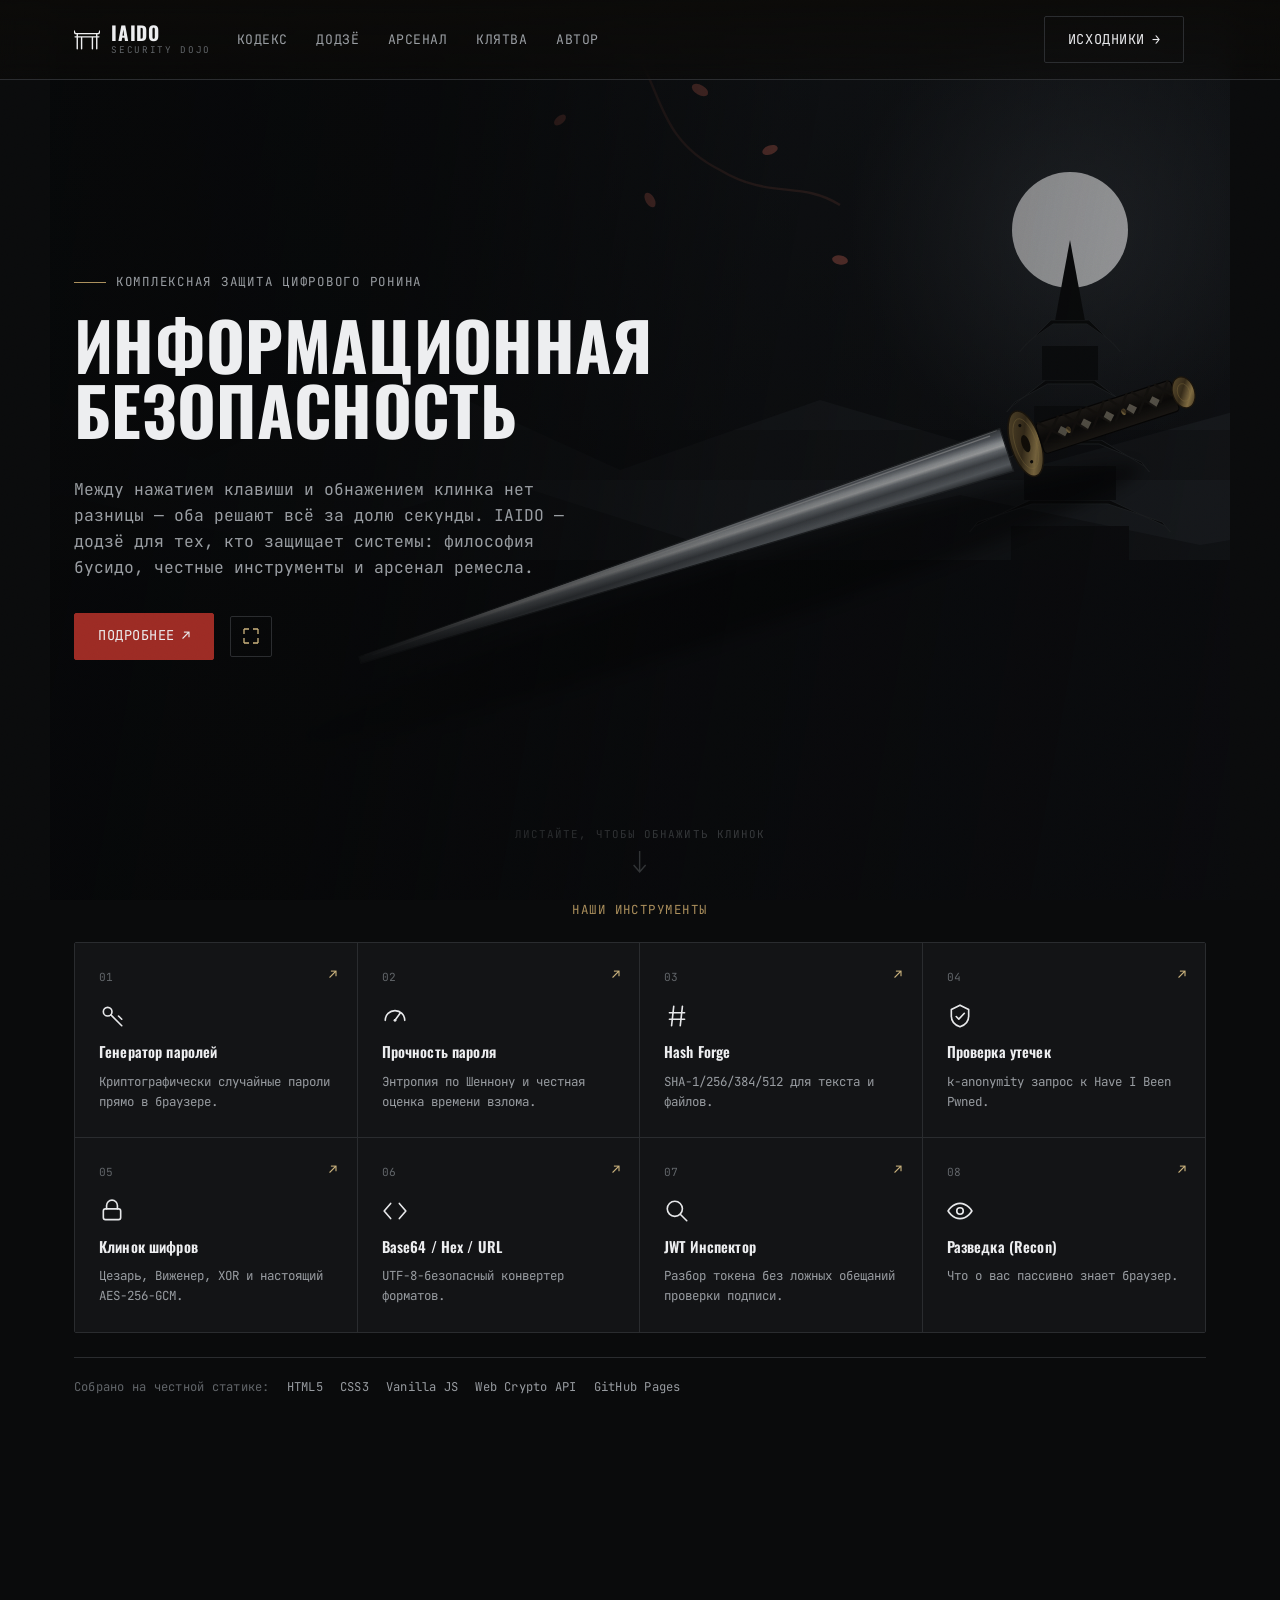
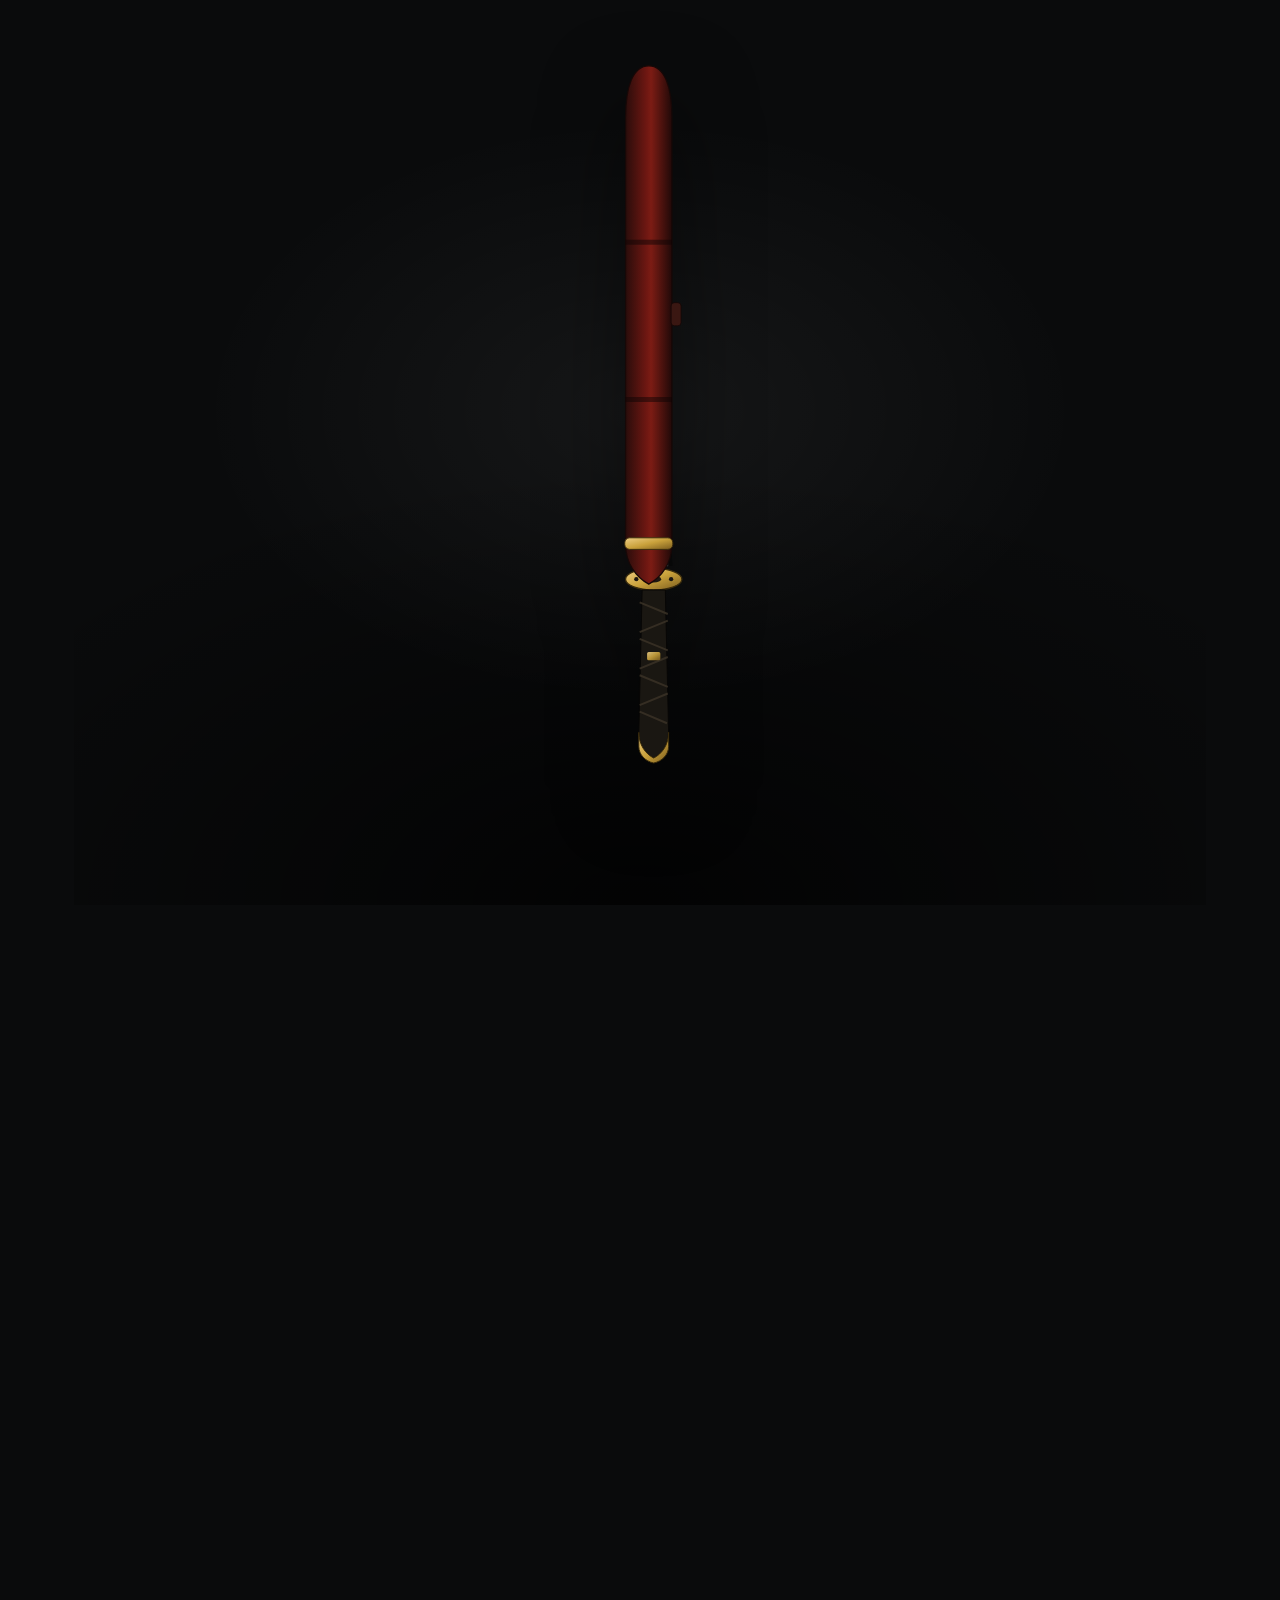
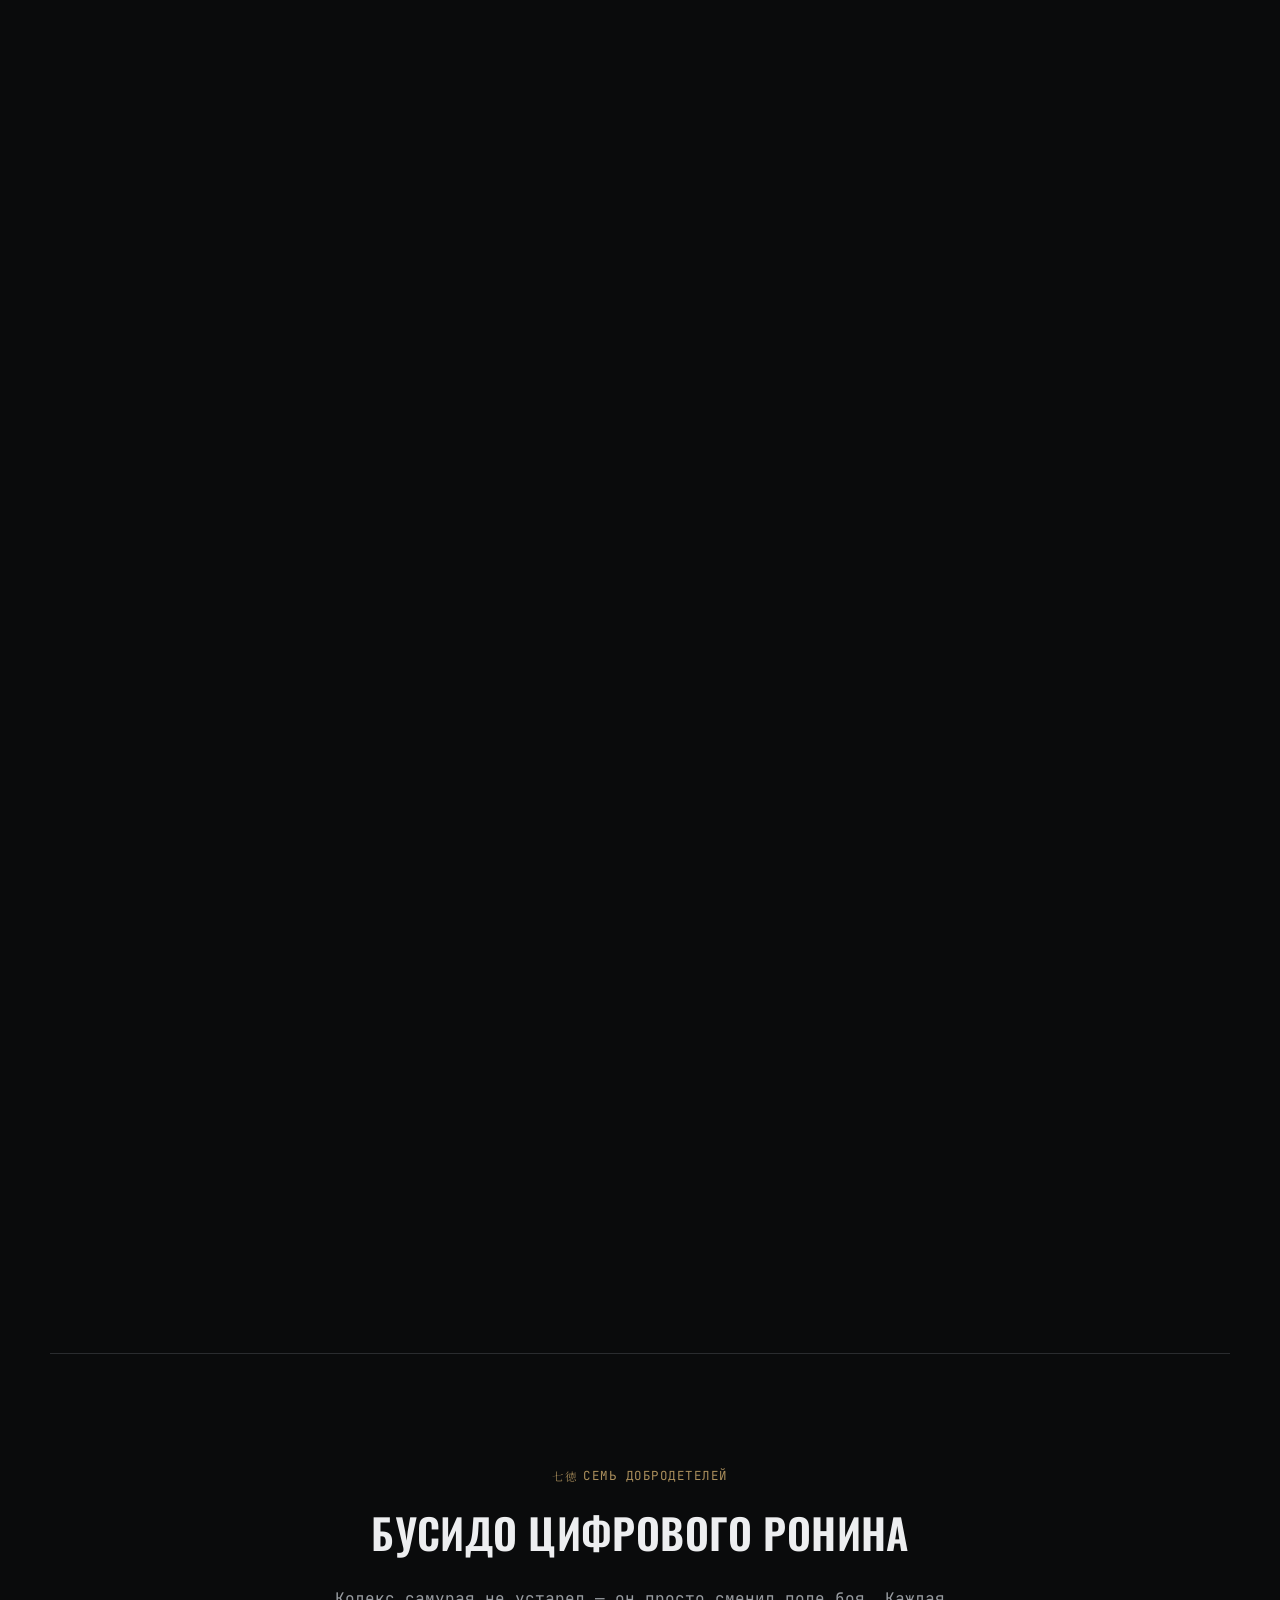
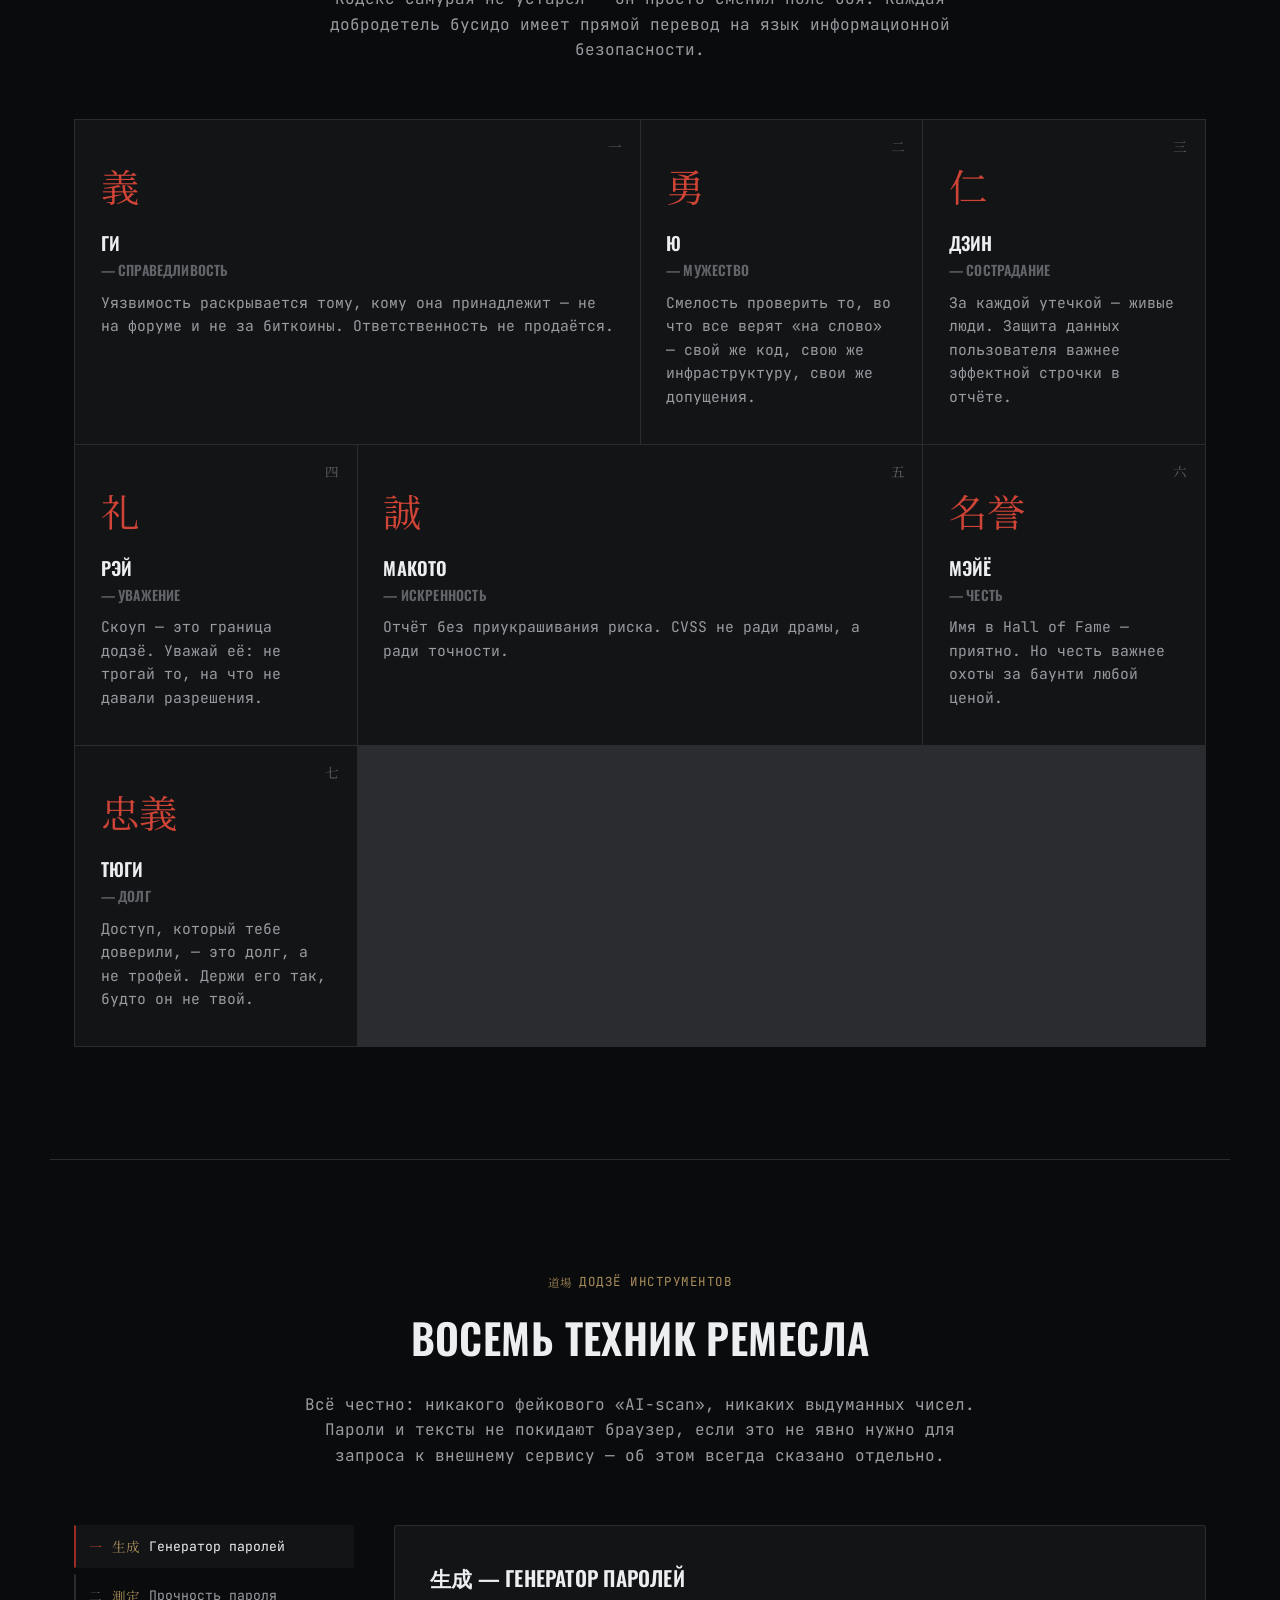
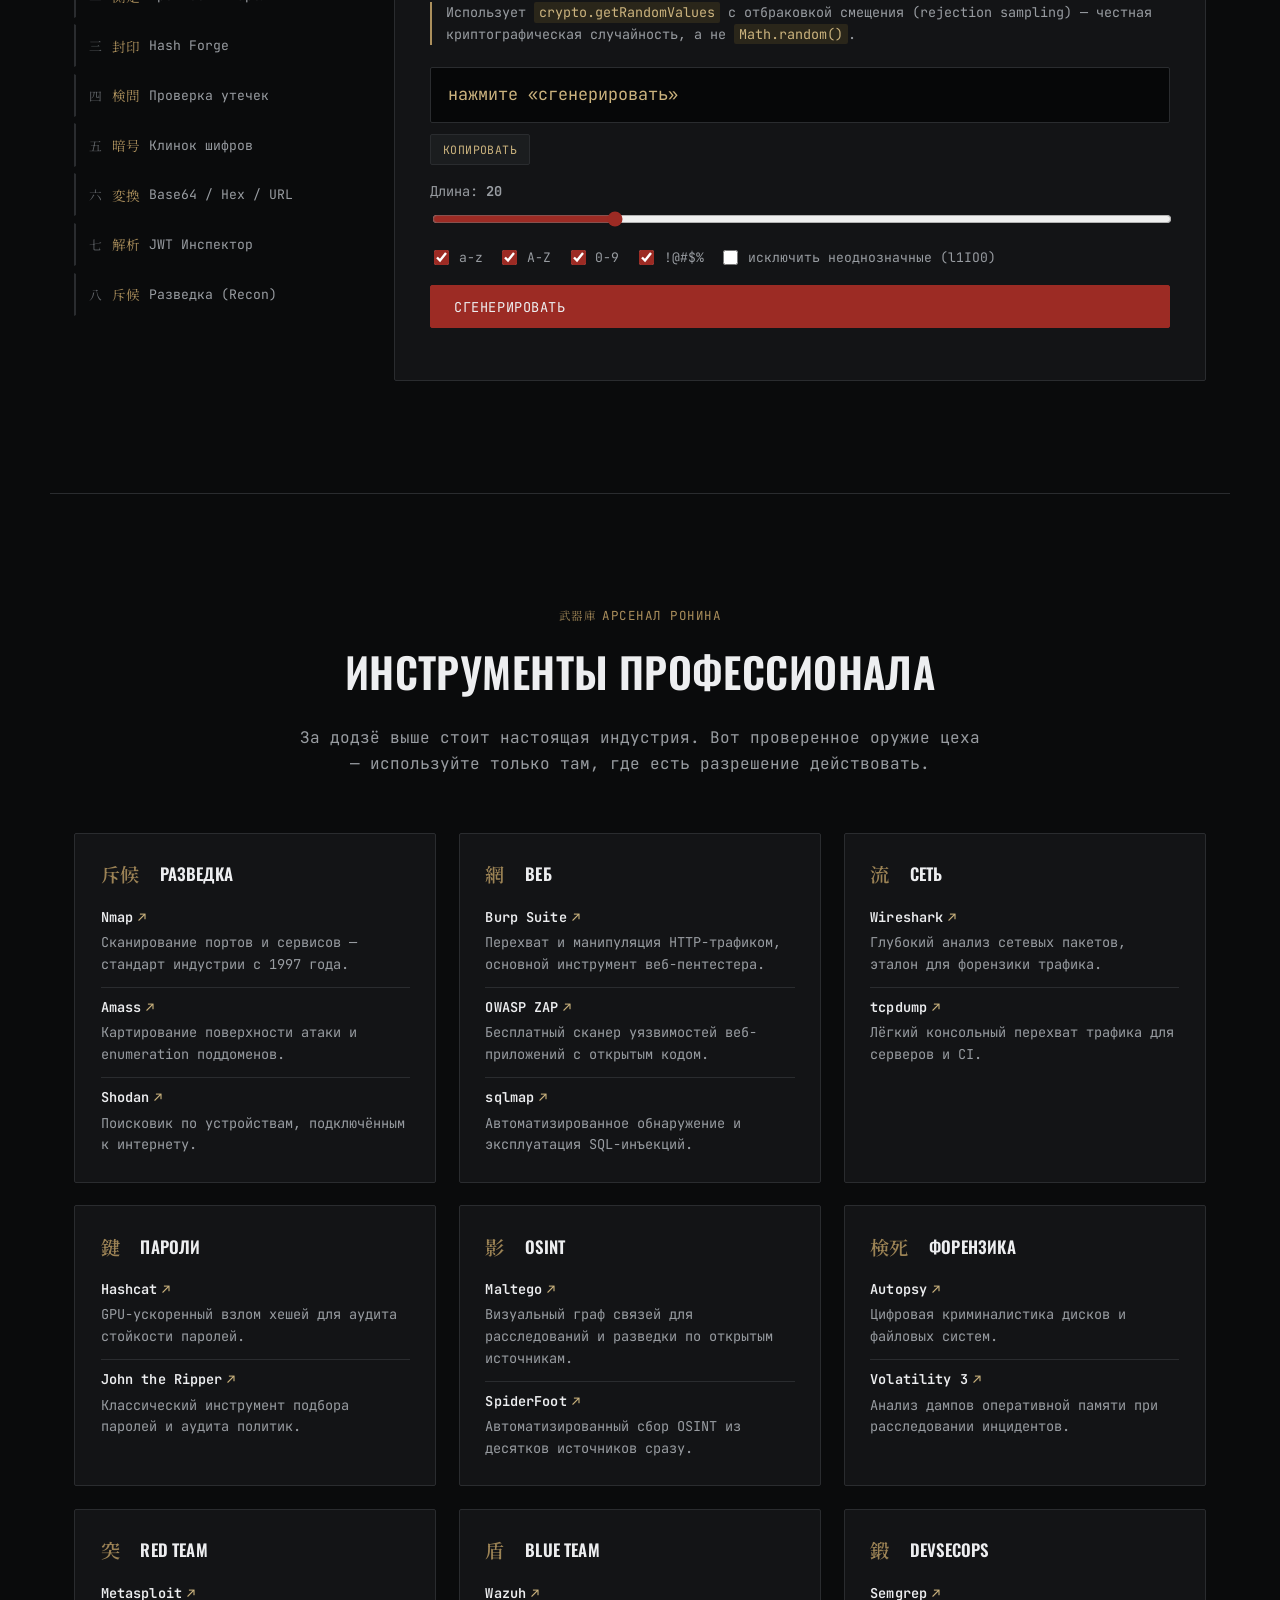
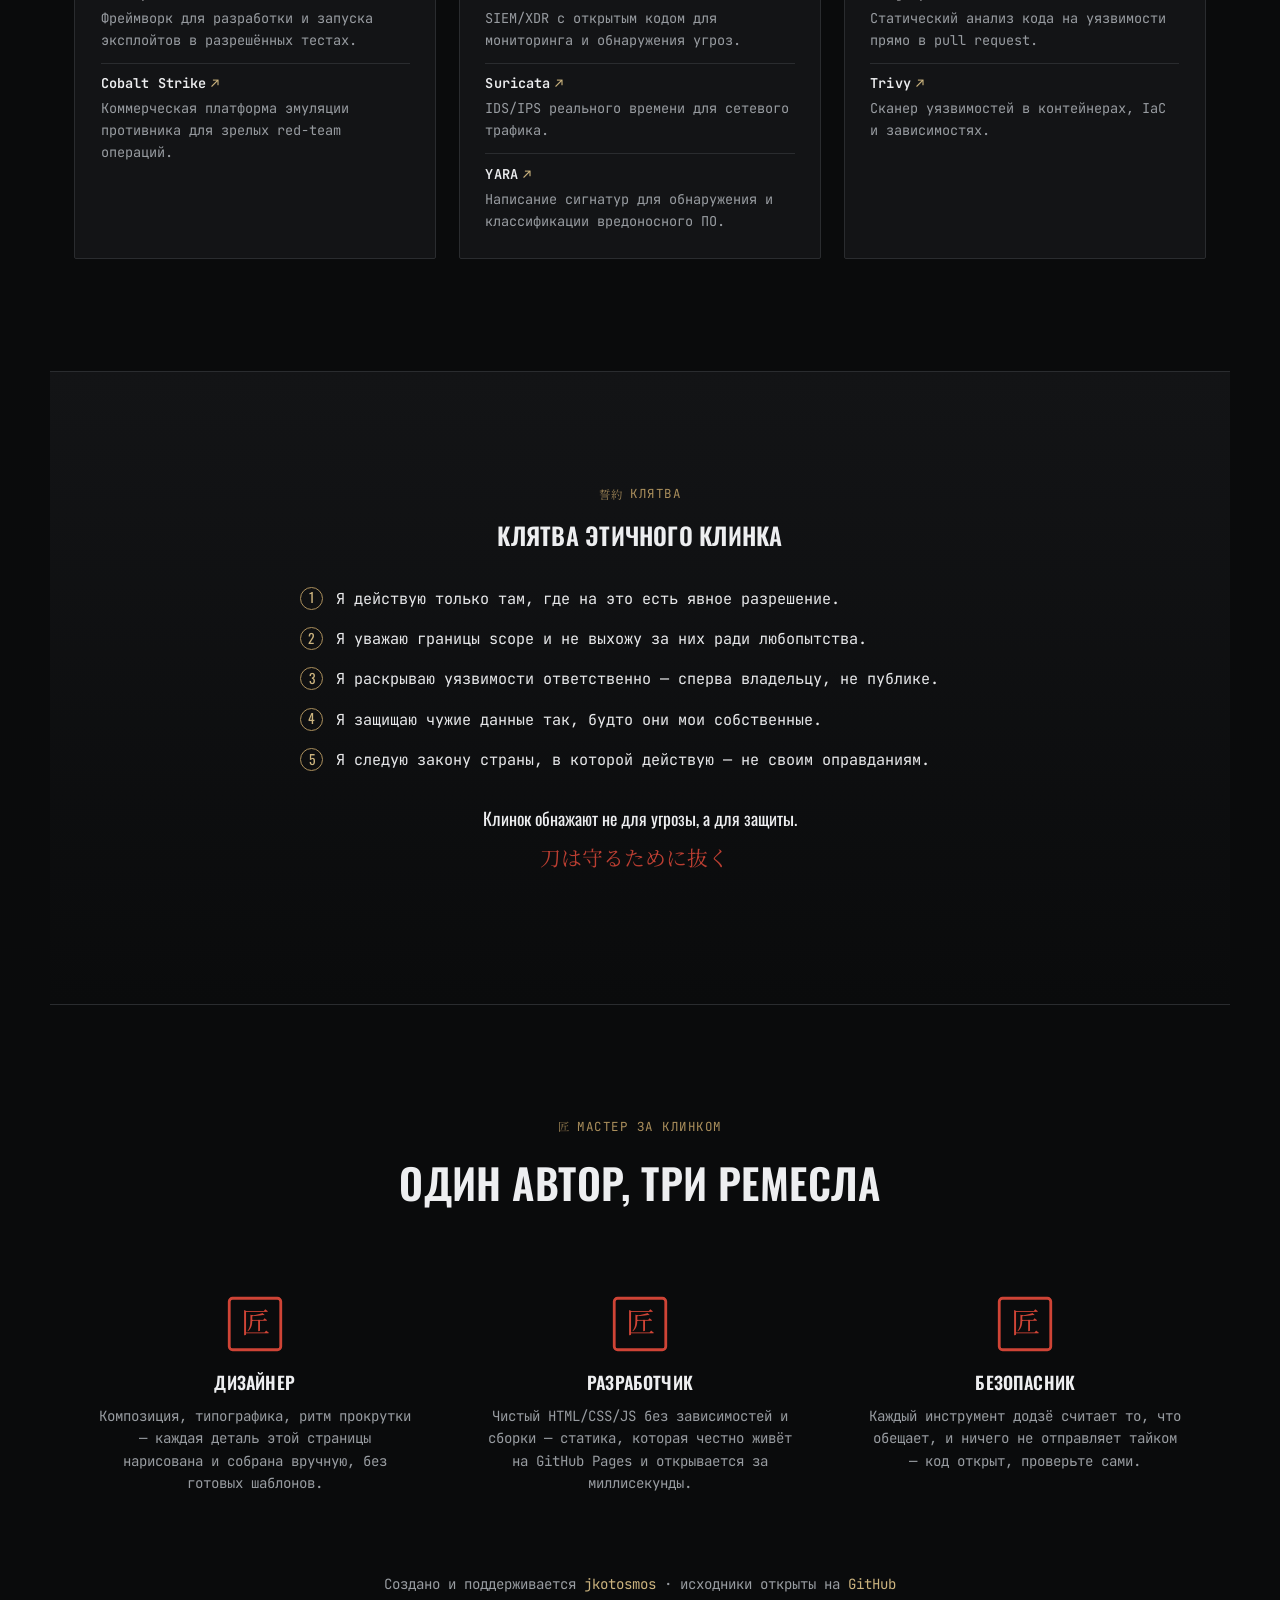
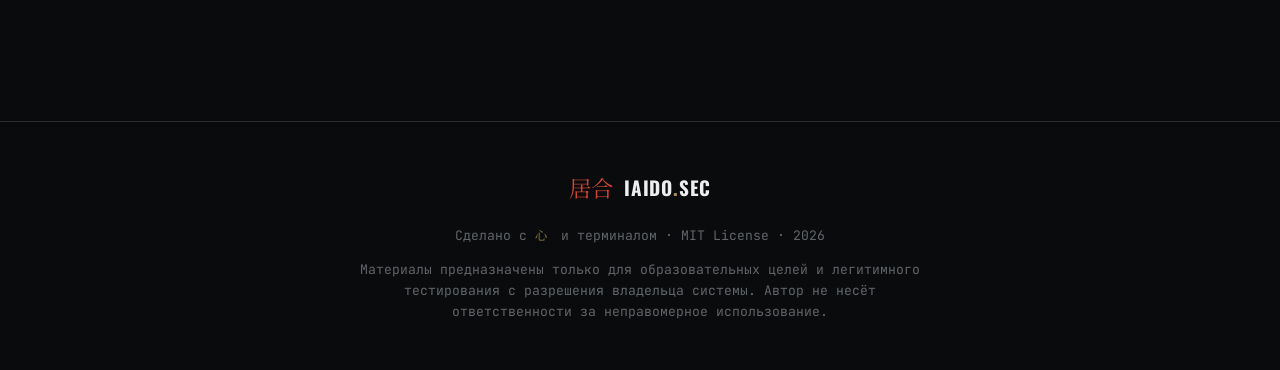
==== commit ced3d238: "Rework hero katana rendering for depth and material realism Replace the flat single-gradient blade w" ====
--- a/index.html
+++ b/index.html
@@ -60,6 +60,40 @@
       <stop offset="0%" stop-color="#3a3f45" stop-opacity=".55"/>
       <stop offset="100%" stop-color="#3a3f45" stop-opacity="0"/>
     </radialGradient>
+    <linearGradient id="heroBladeGrad" x1="0" y1="0" x2="0" y2="1">
+      <stop offset="0%" stop-color="#484d51"/>
+      <stop offset="16%" stop-color="#7c828a"/>
+      <stop offset="30%" stop-color="#d8dde1"/>
+      <stop offset="38%" stop-color="#f5f7f8"/>
+      <stop offset="46%" stop-color="#9ba1a7"/>
+      <stop offset="62%" stop-color="#5c6167"/>
+      <stop offset="82%" stop-color="#83898f"/>
+      <stop offset="100%" stop-color="#33373b"/>
+    </linearGradient>
+    <linearGradient id="heroTsubaGrad" x1="0" y1="0" x2="1" y2="1">
+      <stop offset="0%" stop-color="#8f7645"/>
+      <stop offset="45%" stop-color="#4d3d22"/>
+      <stop offset="70%" stop-color="#b89a5c"/>
+      <stop offset="100%" stop-color="#362a17"/>
+    </linearGradient>
+    <linearGradient id="heroTsukaGrad" x1="0" y1="0" x2="0" y2="1">
+      <stop offset="0%" stop-color="#26211b"/>
+      <stop offset="45%" stop-color="#100d0a"/>
+      <stop offset="55%" stop-color="#0c0a08"/>
+      <stop offset="100%" stop-color="#221d17"/>
+    </linearGradient>
+    <linearGradient id="heroFogFade" x1="0" y1="0" x2="1" y2="0">
+      <stop offset="0%" stop-color="#171a1e" stop-opacity=".78"/>
+      <stop offset="30%" stop-color="#171a1e" stop-opacity=".3"/>
+      <stop offset="55%" stop-color="#171a1e" stop-opacity="0"/>
+      <stop offset="100%" stop-color="#171a1e" stop-opacity="0"/>
+    </linearGradient>
+    <filter id="softBlur" x="-50%" y="-50%" width="200%" height="200%">
+      <feGaussianBlur stdDeviation="7"/>
+    </filter>
+    <clipPath id="heroBladeClip">
+      <path d="M0 -3.4 C110 -6.4 260 -10.6 420 -15.4 C520 -18.4 610 -20.7 680 -22.4 L680 22.4 C610 20.7 520 18.4 420 15.4 C260 10.6 110 6.4 0 3.4 Z"/>
+    </clipPath>
   </defs>
 </svg>
 
@@ -123,15 +157,43 @@
       <g class="petal petal-5"><ellipse cx="720" cy="120" rx="7" ry="4" fill="#8a4a42" transform="rotate(-40 720 120)"/></g>
 
       <g class="teaser-blade" transform="translate(520,660) rotate(-18)">
-        <ellipse cx="420" cy="60" rx="480" ry="46" fill="#000" opacity=".4"/>
-        <path d="M0 -3 L680 -22 L680 22 L0 3 Z" fill="url(#steelGrad)" stroke="#3d4145" stroke-width="1.5"/>
-        <path d="M30 -1 L650 -18" stroke="#4c5257" stroke-width="1.6" opacity=".6"/>
-        <ellipse cx="700" cy="0" rx="13" ry="32" fill="url(#goldGrad)" stroke="#3a2c0d" stroke-width="1.6"/>
-        <rect x="715" y="-15" width="135" height="30" rx="4" fill="#1a1712" stroke="#080706" stroke-width="1.2"/>
-        <g stroke="#3a3226" stroke-width="2.2" opacity=".85">
-          <path d="M720 -15 L755 15 M755 -15 L720 15 M760 -15 L795 15 M795 -15 L760 15 M800 -15 L835 15 M835 -15 L800 15"/>
+        <ellipse cx="360" cy="58" rx="440" ry="34" fill="#000" opacity=".5" filter="url(#softBlur)"/>
+
+        <!-- blade: gentle curve, faceted steel gradient across the cross-section -->
+        <path class="hb-blade" d="M0 -3.4 C110 -6.4 260 -10.6 420 -15.4 C520 -18.4 610 -20.7 680 -22.4 L680 22.4 C610 20.7 520 18.4 420 15.4 C260 10.6 110 6.4 0 3.4 Z"
+              fill="url(#heroBladeGrad)" stroke="#2b2e31" stroke-width="1.2"/>
+        <!-- shinogi ridge highlight -->
+        <path d="M14 -1.2 C150 -4.4 320 -8.7 460 -12.6 C540 -14.9 610 -16.9 668 -18.3" fill="none" stroke="#fbfcfc" stroke-width="1.3" opacity=".55" stroke-linecap="round"/>
+        <!-- mune back-edge rim light -->
+        <path d="M6 -3.1 C130 -6 300 -10.2 450 -14.7 C540 -17.4 615 -19.6 676 -21.4" fill="none" stroke="#ffffff" stroke-width=".8" opacity=".4" stroke-linecap="round"/>
+        <!-- atmospheric fade toward the tip, so it recedes into the mist -->
+        <rect x="-10" y="-30" width="300" height="60" fill="url(#heroFogFade)" clip-path="url(#heroBladeClip)"/>
+
+        <!-- tsuba: layered bronze guard with rivets -->
+        <ellipse cx="700" cy="0" rx="15" ry="34" fill="url(#heroTsubaGrad)" stroke="#241b0e" stroke-width="1.6"/>
+        <ellipse cx="700" cy="0" rx="10.5" ry="26" fill="none" stroke="#c9a95f" stroke-width=".7" opacity=".5"/>
+        <ellipse cx="700" cy="0" rx="4" ry="9" fill="#161006"/>
+        <circle cx="700" cy="-19" r="1.6" fill="#0e0a05"/>
+        <circle cx="700" cy="19" r="1.6" fill="#0e0a05"/>
+
+        <!-- tsuka: diamond ito-maki wrap with samegawa peeking through + menuki -->
+        <rect x="715" y="-16" width="142" height="32" rx="4" fill="url(#heroTsukaGrad)" stroke="#050403" stroke-width="1.2"/>
+        <g fill="#cfc6ae" opacity=".55">
+          <polygon points="733,0 739,-6 745,0 739,6"/>
+          <polygon points="757,0 763,-6 769,0 763,6"/>
+          <polygon points="781,0 787,-6 793,0 787,6"/>
+          <polygon points="805,0 811,-6 817,0 811,6"/>
+          <polygon points="829,0 835,-6 841,0 835,6"/>
         </g>
-        <ellipse cx="865" cy="0" rx="10" ry="15" fill="url(#goldGrad)" stroke="#3a2c0d" stroke-width="1.3"/>
+        <g stroke="#181410" stroke-width="2.4" opacity=".92" stroke-linecap="round">
+          <path d="M718 -16 L739 6 M739 -16 L718 6 M745 -16 L763 6 M763 -16 L745 6 M769 -16 L787 6 M787 -16 L769 6 M793 -16 L811 6 M811 -16 L793 6 M817 -16 L835 6 M835 -16 L817 6 M841 -16 L854 -1 M854 -16 L841 2"/>
+        </g>
+        <ellipse cx="745" cy="0" rx="3.4" ry="2.4" fill="url(#heroTsubaGrad)" opacity=".9" transform="rotate(90 745 0)"/>
+        <ellipse cx="803" cy="0" rx="3.4" ry="2.4" fill="url(#heroTsubaGrad)" opacity=".9" transform="rotate(90 803 0)"/>
+
+        <!-- kashira pommel -->
+        <ellipse cx="866" cy="0" rx="11" ry="16" fill="url(#heroTsubaGrad)" stroke="#241b0e" stroke-width="1.3"/>
+        <ellipse cx="866" cy="0" rx="6" ry="9" fill="none" stroke="#c9a95f" stroke-width=".6" opacity=".5"/>
       </g>
     </svg>
     <div class="hero-scrim" aria-hidden="true"></div>
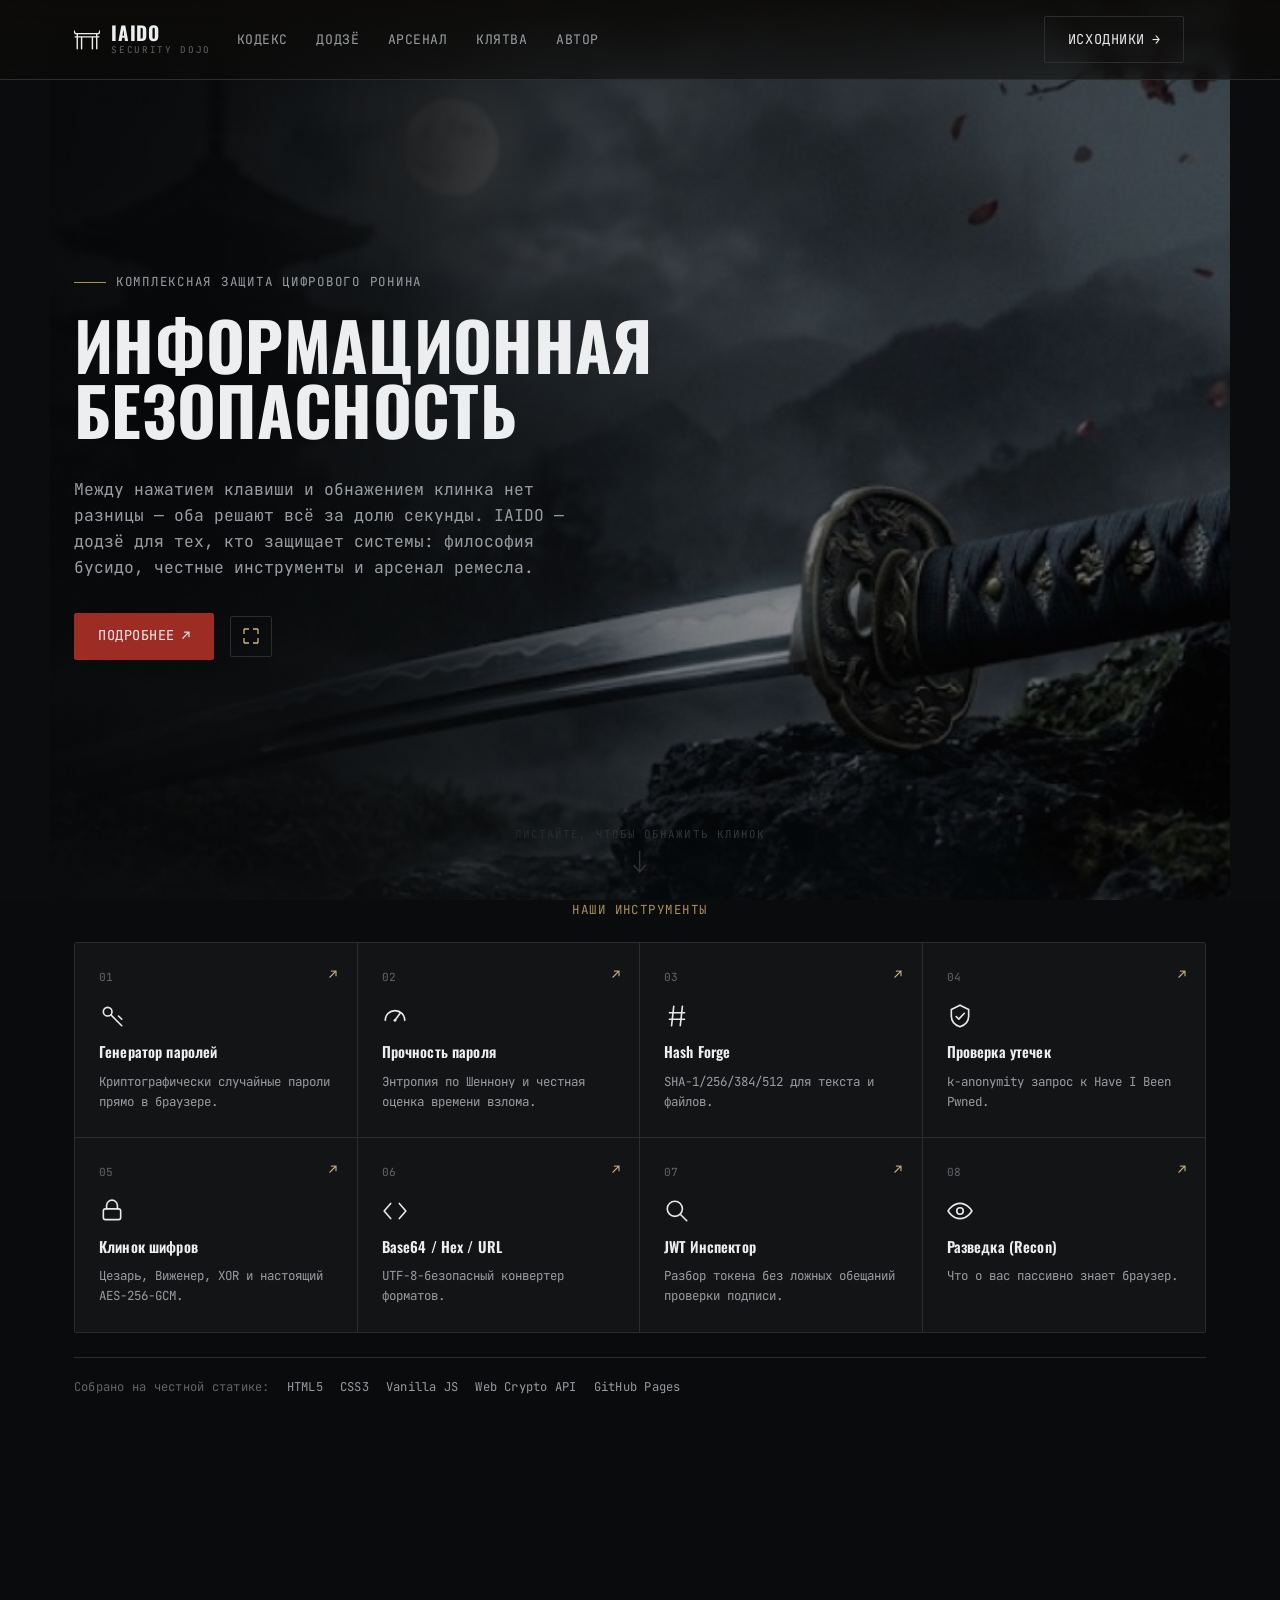
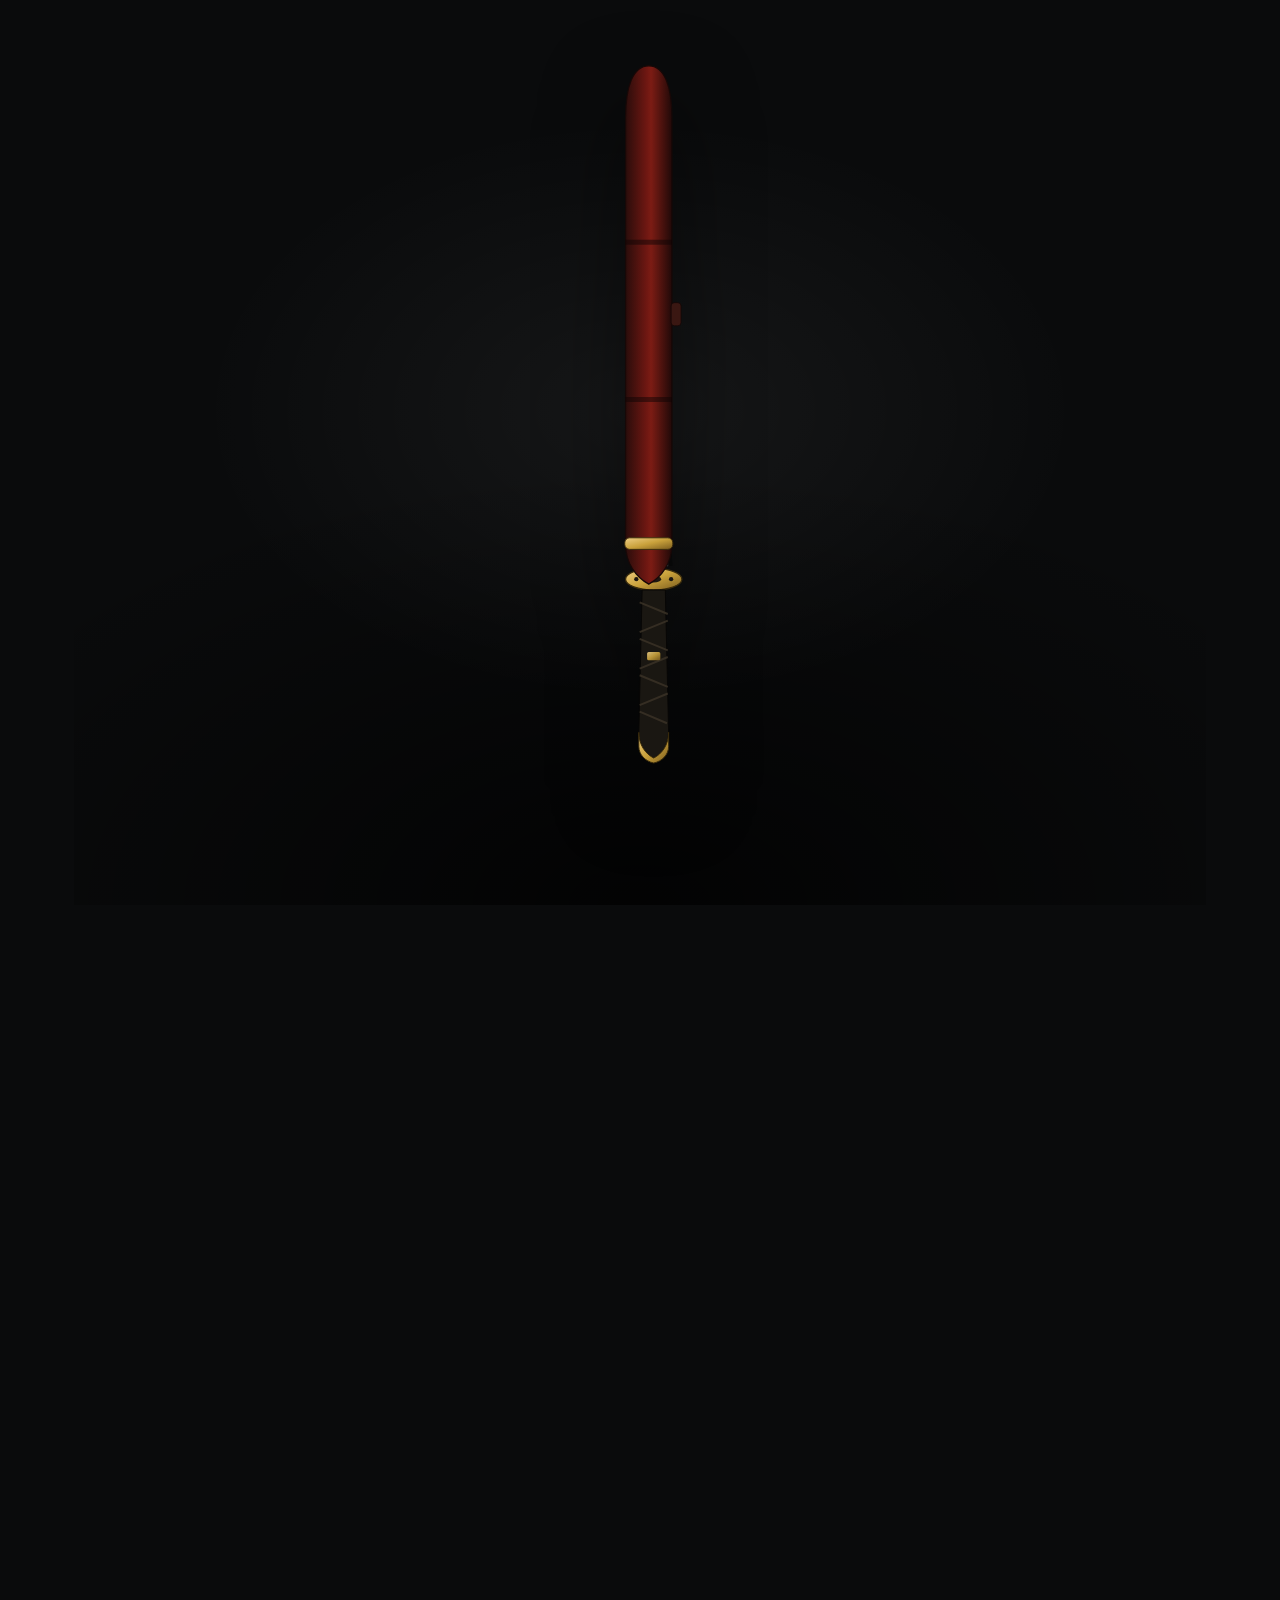
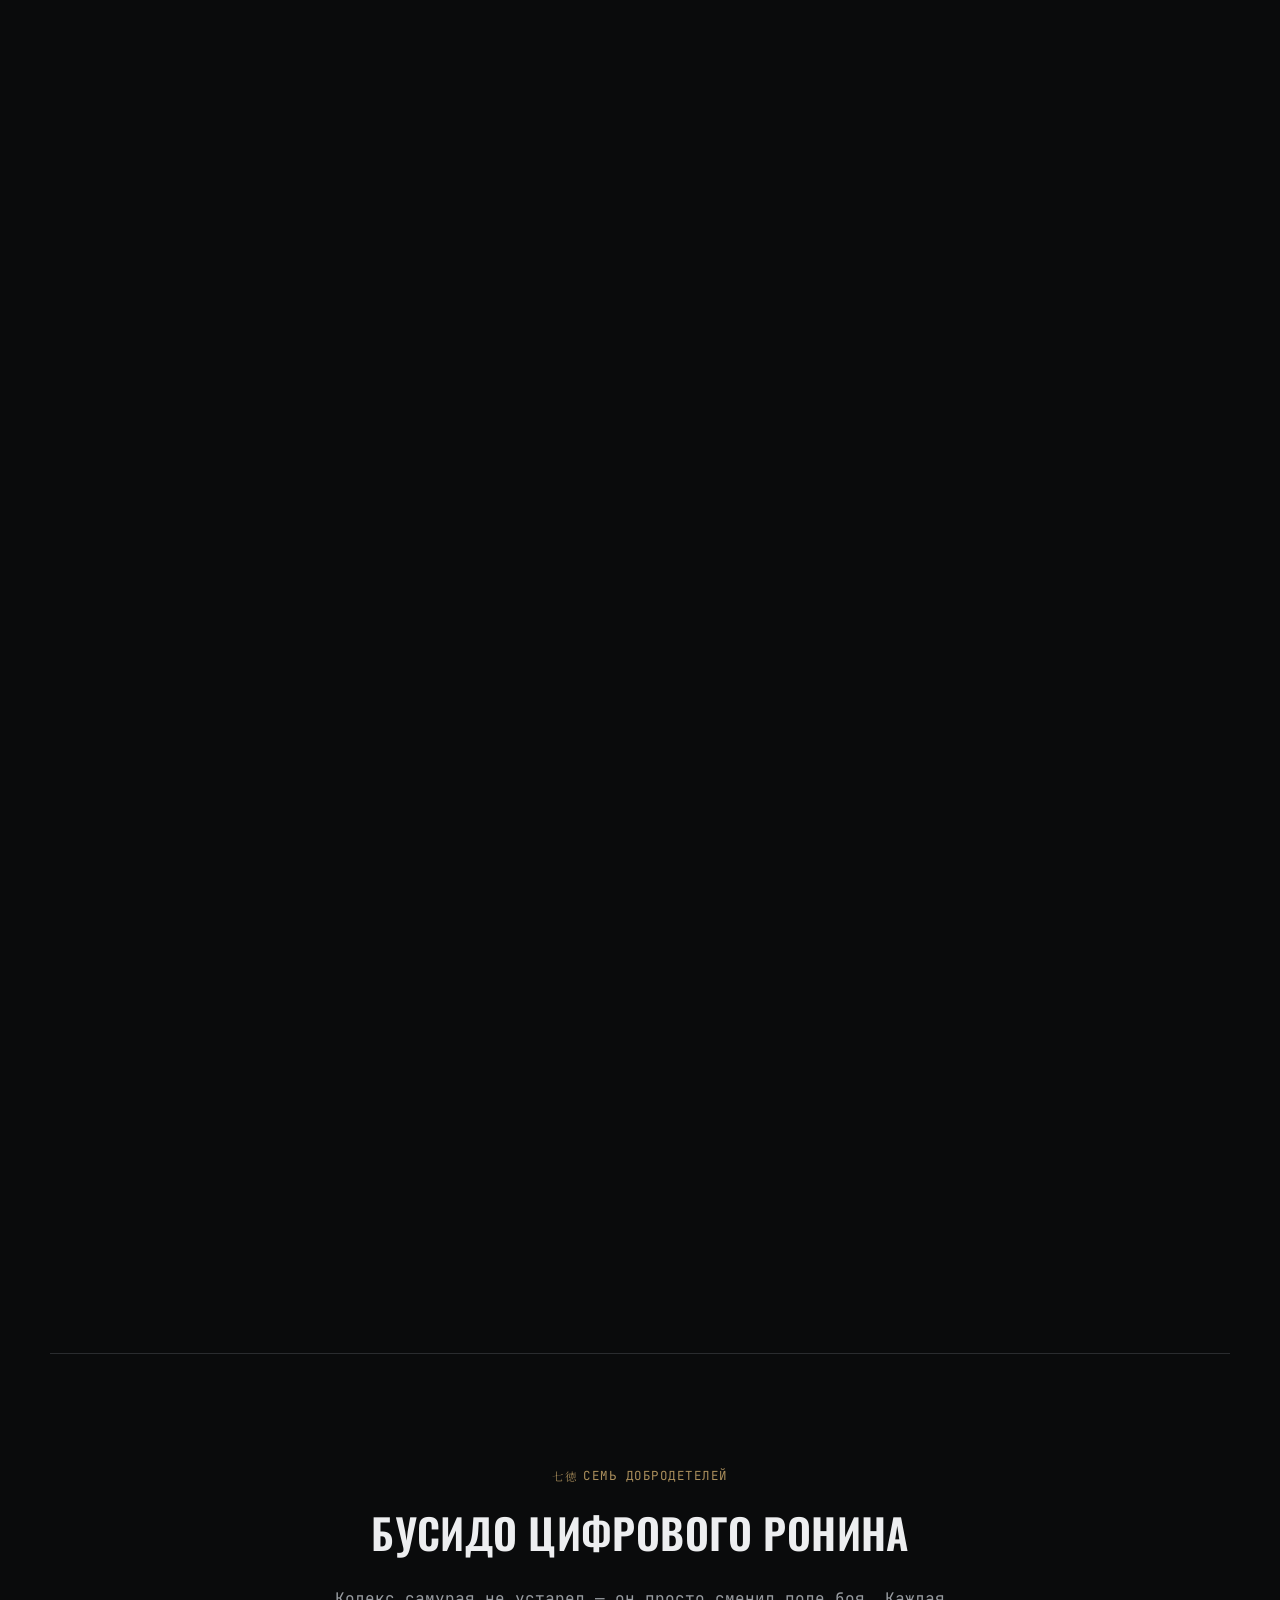
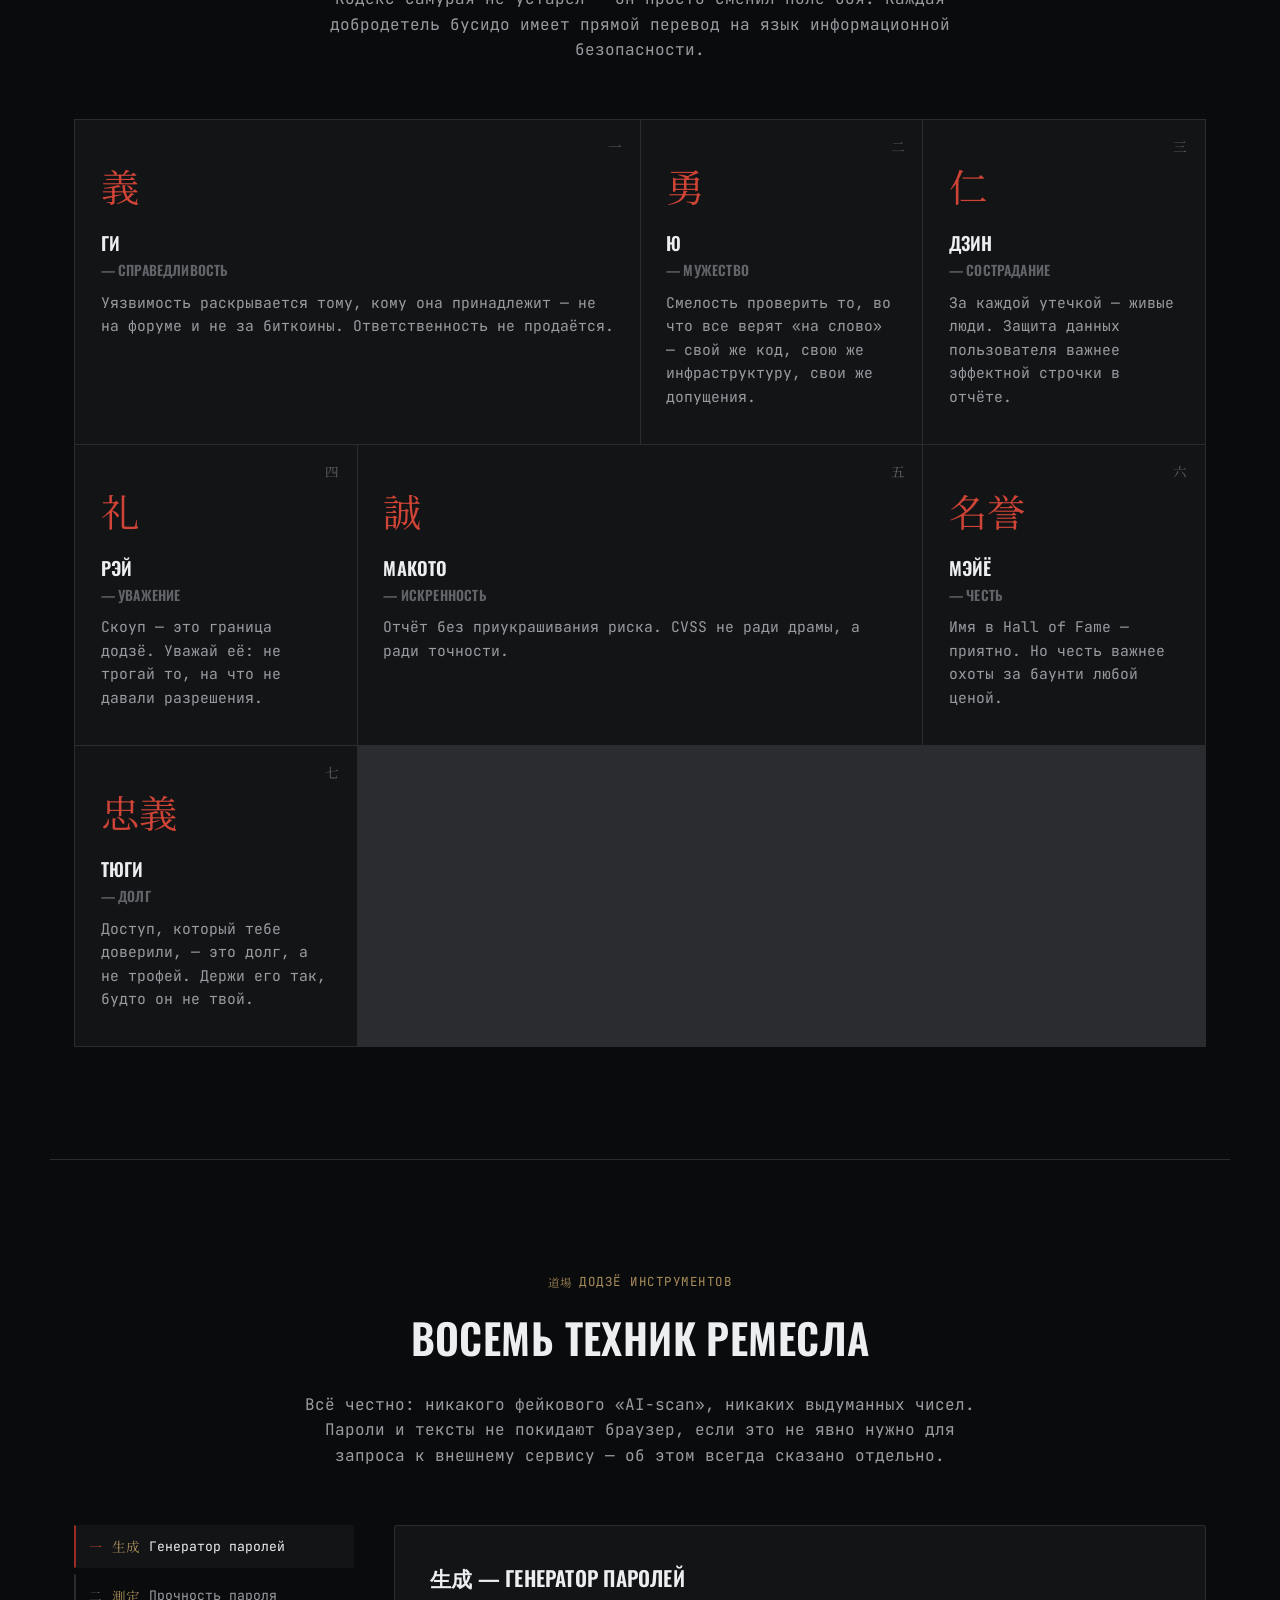
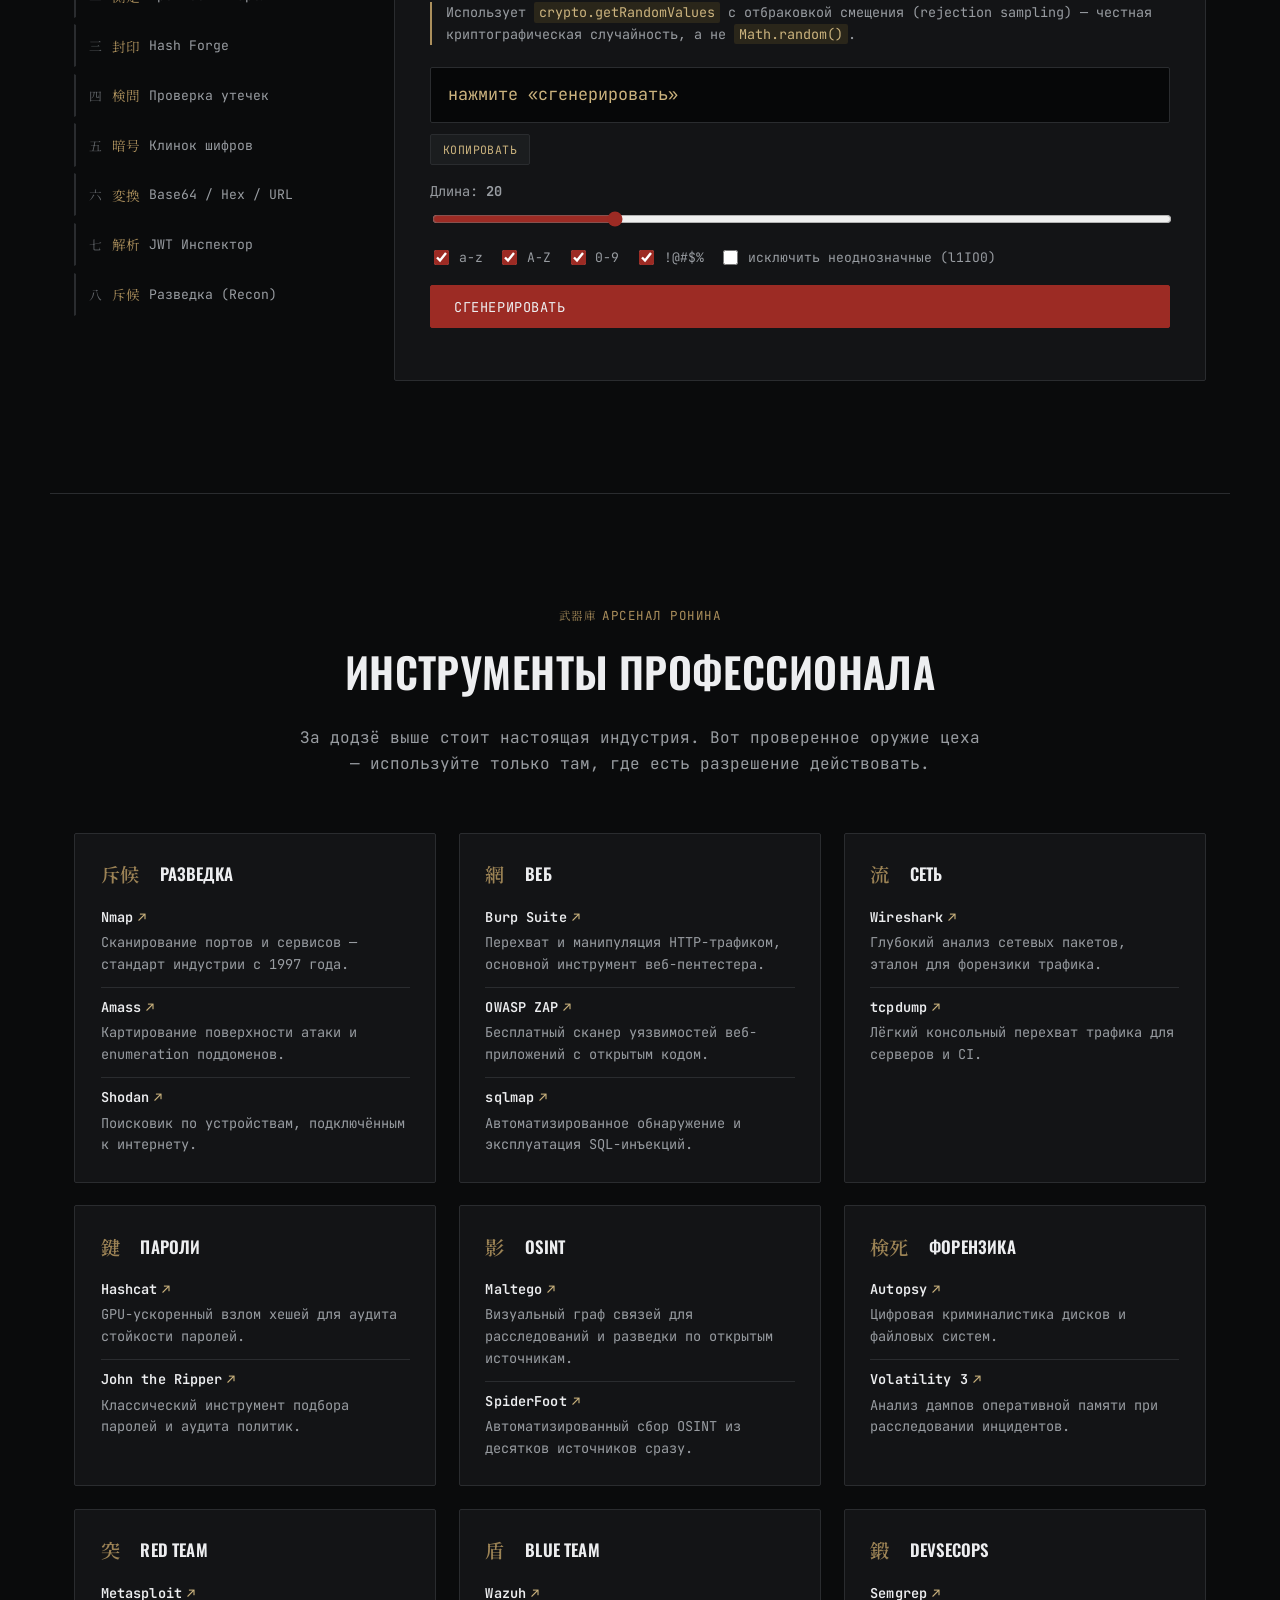
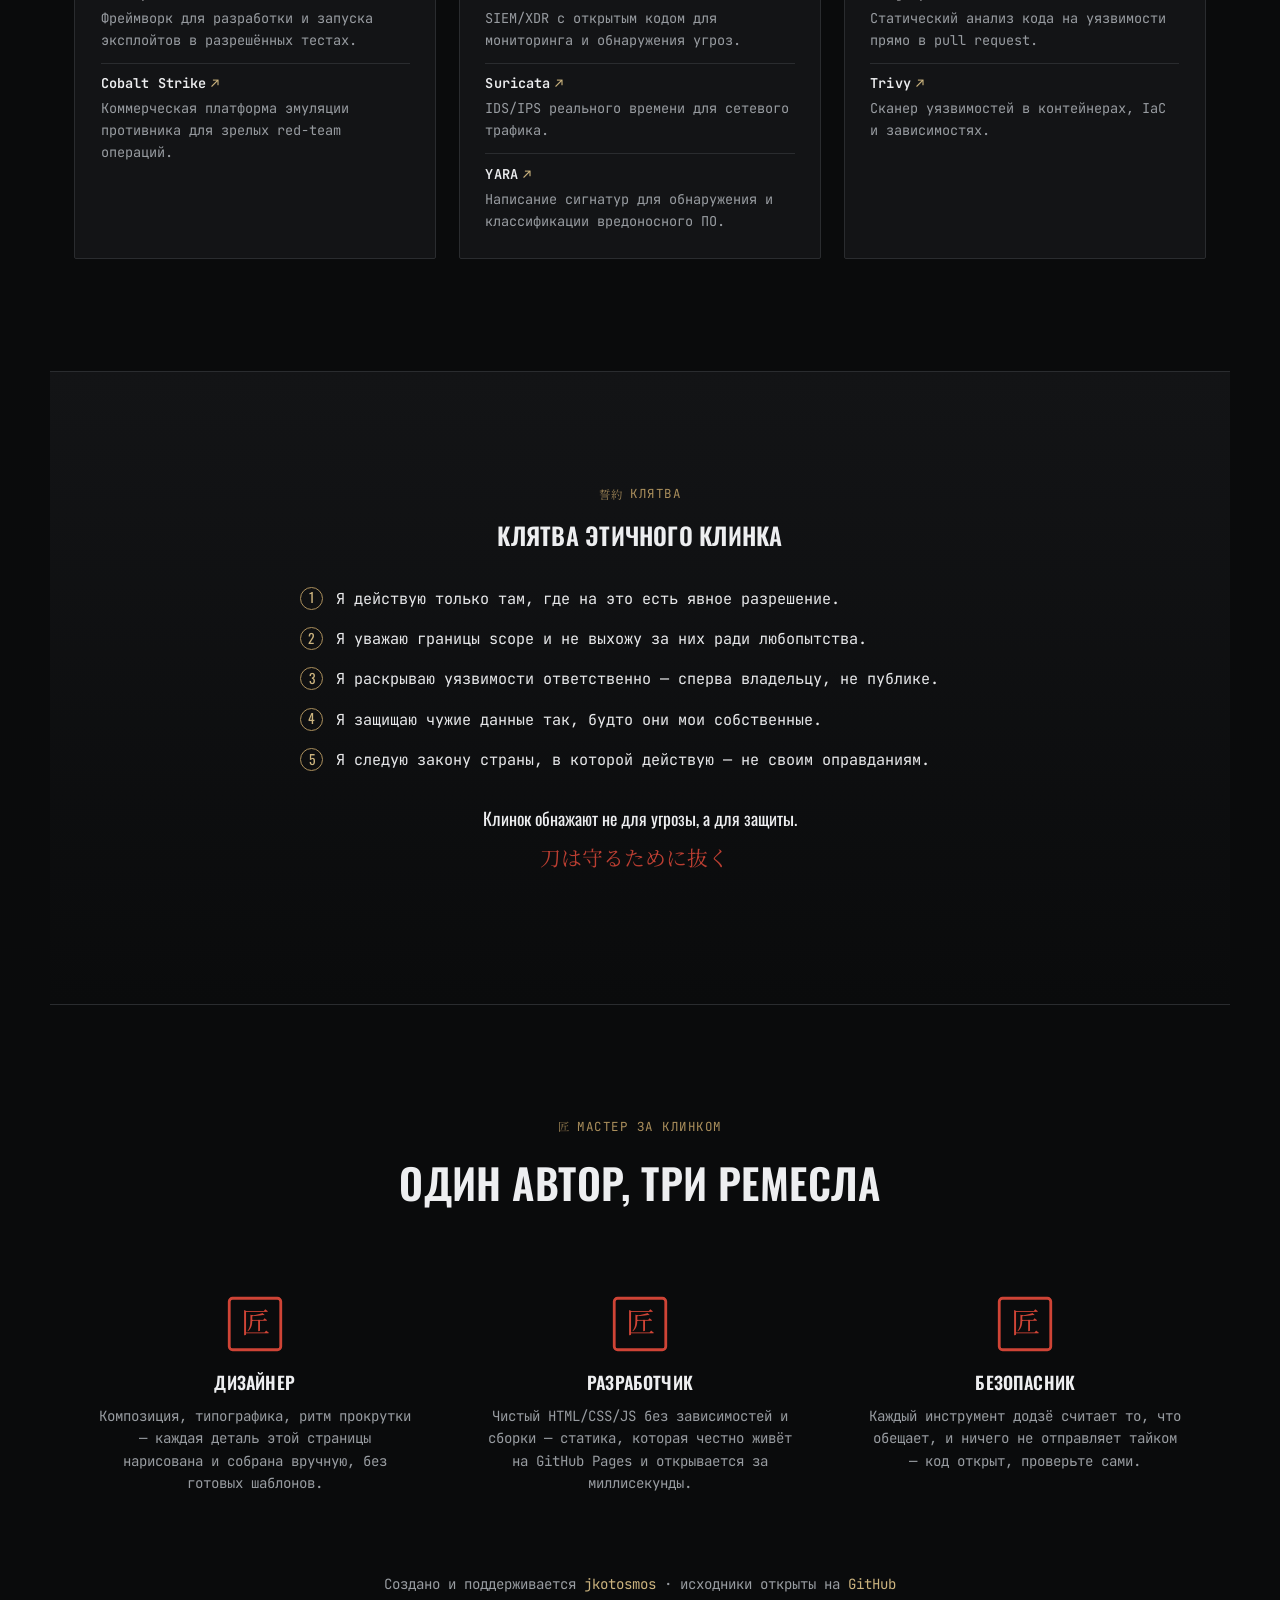
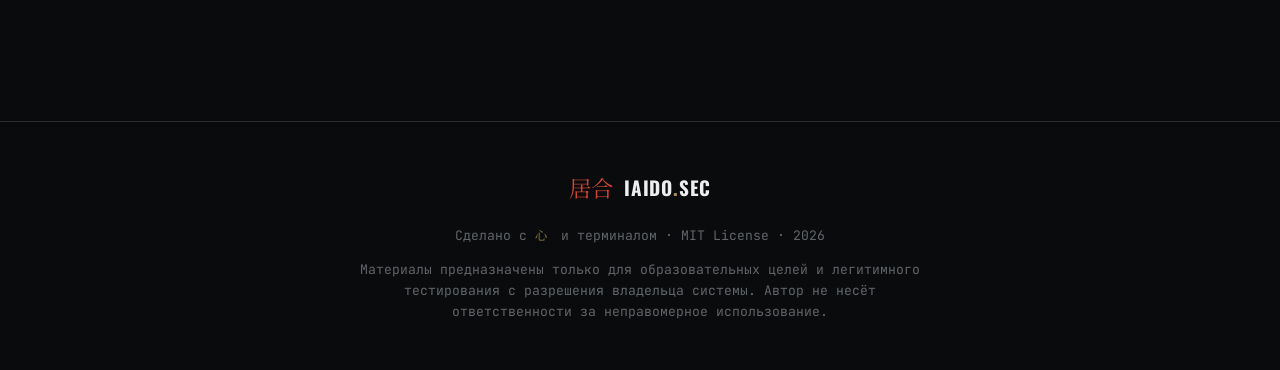
==== commit 4df4417d: "Replace hand-drawn hero scene with a real photograph Swap the SVG-illustrated fog/pagoda/katana comp" ====
--- a/index.html
+++ b/index.html
@@ -51,49 +51,6 @@
     <symbol id="torii" viewBox="0 0 48 40">
       <path d="M2 10 L46 10 M2 10 L0 5 M46 10 L48 5 M6 10 V38 M42 10 V38 M2 16 H46 M14 16 V38 M34 16 V38" fill="none" stroke="currentColor" stroke-width="2.6" stroke-linecap="round"/>
     </symbol>
-    <linearGradient id="skyGrad" x1="0" y1="0" x2="0" y2="1">
-      <stop offset="0%" stop-color="#15181c"/>
-      <stop offset="45%" stop-color="#101215"/>
-      <stop offset="100%" stop-color="#0a0b0c"/>
-    </linearGradient>
-    <radialGradient id="moonGlow" cx="50%" cy="50%" r="50%">
-      <stop offset="0%" stop-color="#3a3f45" stop-opacity=".55"/>
-      <stop offset="100%" stop-color="#3a3f45" stop-opacity="0"/>
-    </radialGradient>
-    <linearGradient id="heroBladeGrad" x1="0" y1="0" x2="0" y2="1">
-      <stop offset="0%" stop-color="#484d51"/>
-      <stop offset="16%" stop-color="#7c828a"/>
-      <stop offset="30%" stop-color="#d8dde1"/>
-      <stop offset="38%" stop-color="#f5f7f8"/>
-      <stop offset="46%" stop-color="#9ba1a7"/>
-      <stop offset="62%" stop-color="#5c6167"/>
-      <stop offset="82%" stop-color="#83898f"/>
-      <stop offset="100%" stop-color="#33373b"/>
-    </linearGradient>
-    <linearGradient id="heroTsubaGrad" x1="0" y1="0" x2="1" y2="1">
-      <stop offset="0%" stop-color="#8f7645"/>
-      <stop offset="45%" stop-color="#4d3d22"/>
-      <stop offset="70%" stop-color="#b89a5c"/>
-      <stop offset="100%" stop-color="#362a17"/>
-    </linearGradient>
-    <linearGradient id="heroTsukaGrad" x1="0" y1="0" x2="0" y2="1">
-      <stop offset="0%" stop-color="#26211b"/>
-      <stop offset="45%" stop-color="#100d0a"/>
-      <stop offset="55%" stop-color="#0c0a08"/>
-      <stop offset="100%" stop-color="#221d17"/>
-    </linearGradient>
-    <linearGradient id="heroFogFade" x1="0" y1="0" x2="1" y2="0">
-      <stop offset="0%" stop-color="#171a1e" stop-opacity=".78"/>
-      <stop offset="30%" stop-color="#171a1e" stop-opacity=".3"/>
-      <stop offset="55%" stop-color="#171a1e" stop-opacity="0"/>
-      <stop offset="100%" stop-color="#171a1e" stop-opacity="0"/>
-    </linearGradient>
-    <filter id="softBlur" x="-50%" y="-50%" width="200%" height="200%">
-      <feGaussianBlur stdDeviation="7"/>
-    </filter>
-    <clipPath id="heroBladeClip">
-      <path d="M0 -3.4 C110 -6.4 260 -10.6 420 -15.4 C520 -18.4 610 -20.7 680 -22.4 L680 22.4 C610 20.7 520 18.4 420 15.4 C260 10.6 110 6.4 0 3.4 Z"/>
-    </clipPath>
   </defs>
 </svg>
 
@@ -127,75 +84,7 @@
 
   <!-- ============ hero ============ -->
   <section class="hero" id="hero">
-    <svg class="hero-scene" viewBox="0 0 1600 900" preserveAspectRatio="xMidYMid slice" aria-hidden="true">
-      <rect width="1600" height="900" fill="url(#skyGrad)"/>
-      <circle cx="1230" cy="230" r="220" fill="url(#moonGlow)"/>
-      <circle cx="1230" cy="230" r="58" fill="#e7e8ea" opacity=".92"/>
-      <path class="mountain mountain-far" d="M0 480 L180 390 360 460 560 370 780 470 980 400 1200 465 1400 410 1600 460 1600 900 0 900 Z"/>
-      <path class="mountain mountain-near" d="M0 560 L220 495 440 545 660 480 880 550 1120 495 1360 545 1600 505 1600 900 0 900 Z"/>
-      <rect x="0" y="430" width="1600" height="50" fill="#0a0b0c" opacity=".35"/>
-      <g class="pagoda">
-        <polygon class="body" points="1171.1,560.0 1288.9,560.0 1288.9,526.0 1171.1,526.0"/>
-        <polygon class="roof" points="1129.6,532.0 1135.0,526.0 1190.1,500.0 1269.9,500.0 1325.0,526.0 1330.4,532.0 1322.3,522.0 1267.9,504.0 1192.1,504.0 1137.7,522.0"/>
-        <polygon class="body" points="1184.1,500.0 1275.9,500.0 1275.9,466.0 1184.1,466.0"/>
-        <polygon class="roof" points="1150.5,472.0 1155.9,466.0 1198.9,440.0 1261.1,440.0 1304.1,466.0 1309.5,472.0 1301.4,462.0 1259.1,444.0 1200.9,444.0 1158.6,462.0"/>
-        <polygon class="body" points="1194.2,440.0 1265.8,440.0 1265.8,406.0 1194.2,406.0"/>
-        <polygon class="roof" points="1166.8,412.0 1172.2,406.0 1205.7,380.0 1254.3,380.0 1287.8,406.0 1293.2,412.0 1285.1,402.0 1252.3,384.0 1207.7,384.0 1174.9,402.0"/>
-        <polygon class="body" points="1202.0,380.0 1258.0,380.0 1258.0,346.0 1202.0,346.0"/>
-        <polygon class="roof" points="1179.5,352.0 1184.9,346.0 1211.1,320.0 1248.9,320.0 1275.1,346.0 1280.5,352.0 1272.4,342.0 1246.9,324.0 1213.1,324.0 1187.6,342.0"/>
-        <polygon class="spire" points="1215.2,320.0 1244.8,320.0 1230.0,240.0"/>
-      </g>
-      <rect x="0" y="560" width="1600" height="340" fill="#050506" opacity=".5"/>
-
-      <g class="sakura" stroke="#5a3730" stroke-width="2.4" fill="none" opacity=".65">
-        <path d="M760 20 C830 60 800 130 880 170 C930 200 960 180 1000 205"/>
-      </g>
-      <g class="petal petal-1"><ellipse cx="860" cy="90" rx="9" ry="5" fill="#8a4a42" transform="rotate(30 860 90)"/></g>
-      <g class="petal petal-2"><ellipse cx="930" cy="150" rx="8" ry="4.5" fill="#8a4a42" transform="rotate(-20 930 150)"/></g>
-      <g class="petal petal-3"><ellipse cx="810" cy="200" rx="8" ry="4.5" fill="#8a4a42" transform="rotate(60 810 200)"/></g>
-      <g class="petal petal-4"><ellipse cx="1000" cy="260" rx="8" ry="4.5" fill="#8a4a42" transform="rotate(10 1000 260)"/></g>
-      <g class="petal petal-5"><ellipse cx="720" cy="120" rx="7" ry="4" fill="#8a4a42" transform="rotate(-40 720 120)"/></g>
-
-      <g class="teaser-blade" transform="translate(520,660) rotate(-18)">
-        <ellipse cx="360" cy="58" rx="440" ry="34" fill="#000" opacity=".5" filter="url(#softBlur)"/>
-
-        <!-- blade: gentle curve, faceted steel gradient across the cross-section -->
-        <path class="hb-blade" d="M0 -3.4 C110 -6.4 260 -10.6 420 -15.4 C520 -18.4 610 -20.7 680 -22.4 L680 22.4 C610 20.7 520 18.4 420 15.4 C260 10.6 110 6.4 0 3.4 Z"
-              fill="url(#heroBladeGrad)" stroke="#2b2e31" stroke-width="1.2"/>
-        <!-- shinogi ridge highlight -->
-        <path d="M14 -1.2 C150 -4.4 320 -8.7 460 -12.6 C540 -14.9 610 -16.9 668 -18.3" fill="none" stroke="#fbfcfc" stroke-width="1.3" opacity=".55" stroke-linecap="round"/>
-        <!-- mune back-edge rim light -->
-        <path d="M6 -3.1 C130 -6 300 -10.2 450 -14.7 C540 -17.4 615 -19.6 676 -21.4" fill="none" stroke="#ffffff" stroke-width=".8" opacity=".4" stroke-linecap="round"/>
-        <!-- atmospheric fade toward the tip, so it recedes into the mist -->
-        <rect x="-10" y="-30" width="300" height="60" fill="url(#heroFogFade)" clip-path="url(#heroBladeClip)"/>
-
-        <!-- tsuba: layered bronze guard with rivets -->
-        <ellipse cx="700" cy="0" rx="15" ry="34" fill="url(#heroTsubaGrad)" stroke="#241b0e" stroke-width="1.6"/>
-        <ellipse cx="700" cy="0" rx="10.5" ry="26" fill="none" stroke="#c9a95f" stroke-width=".7" opacity=".5"/>
-        <ellipse cx="700" cy="0" rx="4" ry="9" fill="#161006"/>
-        <circle cx="700" cy="-19" r="1.6" fill="#0e0a05"/>
-        <circle cx="700" cy="19" r="1.6" fill="#0e0a05"/>
-
-        <!-- tsuka: diamond ito-maki wrap with samegawa peeking through + menuki -->
-        <rect x="715" y="-16" width="142" height="32" rx="4" fill="url(#heroTsukaGrad)" stroke="#050403" stroke-width="1.2"/>
-        <g fill="#cfc6ae" opacity=".55">
-          <polygon points="733,0 739,-6 745,0 739,6"/>
-          <polygon points="757,0 763,-6 769,0 763,6"/>
-          <polygon points="781,0 787,-6 793,0 787,6"/>
-          <polygon points="805,0 811,-6 817,0 811,6"/>
-          <polygon points="829,0 835,-6 841,0 835,6"/>
-        </g>
-        <g stroke="#181410" stroke-width="2.4" opacity=".92" stroke-linecap="round">
-          <path d="M718 -16 L739 6 M739 -16 L718 6 M745 -16 L763 6 M763 -16 L745 6 M769 -16 L787 6 M787 -16 L769 6 M793 -16 L811 6 M811 -16 L793 6 M817 -16 L835 6 M835 -16 L817 6 M841 -16 L854 -1 M854 -16 L841 2"/>
-        </g>
-        <ellipse cx="745" cy="0" rx="3.4" ry="2.4" fill="url(#heroTsubaGrad)" opacity=".9" transform="rotate(90 745 0)"/>
-        <ellipse cx="803" cy="0" rx="3.4" ry="2.4" fill="url(#heroTsubaGrad)" opacity=".9" transform="rotate(90 803 0)"/>
-
-        <!-- kashira pommel -->
-        <ellipse cx="866" cy="0" rx="11" ry="16" fill="url(#heroTsubaGrad)" stroke="#241b0e" stroke-width="1.3"/>
-        <ellipse cx="866" cy="0" rx="6" ry="9" fill="none" stroke="#c9a95f" stroke-width=".6" opacity=".5"/>
-      </g>
-    </svg>
+    <img class="hero-scene" src="assets/img/hero-katana.jpg" alt="" fetchpriority="high">
     <div class="hero-scrim" aria-hidden="true"></div>
     <div class="hero-copy">
       <p class="eyebrow"><span class="rule"></span>комплексная защита цифрового ронина</p>
--- a/css/style.css
+++ b/css/style.css
@@ -145,7 +145,7 @@
   padding: 8em 1.5em 6em; overflow: hidden;
   background: var(--bg);
 }
-.hero-scene{ position:absolute; inset:0; width:100%; height:100%; display:block; z-index:0; }
+.hero-scene{ position:absolute; inset:0; width:100%; height:100%; display:block; z-index:0; object-fit: cover; object-position: center 65%; }
 .hero-scrim{
   position:absolute; inset:0; z-index:1;
   background: linear-gradient(100deg, rgba(6,7,8,.96) 0%, rgba(6,7,8,.88) 30%, rgba(6,7,8,.52) 56%, rgba(6,7,8,.24) 100%);
@@ -168,23 +168,6 @@
 .hero-lede{ color: var(--text-dim); font-size: 1.02rem; max-width: 520px; margin: 0 0 2em; }
 .hero-actions{ display:flex; gap: 1em; align-items:center; flex-wrap:wrap; }
 
-.mountain-far{ fill: #1b1e22; }
-.mountain-near{ fill: #131518; }
-.pagoda .body{ fill: #0c0d0f; }
-.pagoda .roof{ fill: #0a0b0c; stroke: #232629; stroke-width: 1; }
-.pagoda .spire{ fill: #0a0b0c; }
-.petal{ transform-origin: center; animation: petalDrift 9s ease-in-out infinite; }
-.petal-2{ animation-delay: -1.5s; animation-duration: 10s; }
-.petal-3{ animation-delay: -3s; animation-duration: 8s; }
-.petal-4{ animation-delay: -4.5s; animation-duration: 11s; }
-.petal-5{ animation-delay: -6s; animation-duration: 9.5s; }
-@keyframes petalDrift{
-  0%{ transform: translate(0,0) rotate(0deg); opacity:.55; }
-  50%{ transform: translate(14px, 60px) rotate(40deg); opacity:.8; }
-  100%{ transform: translate(-6px, 130px) rotate(90deg); opacity:0; }
-}
-.teaser-blade{ opacity: .96; }
-@media (prefers-reduced-motion: reduce){ .petal{ animation: none; } }
 @media (max-width: 900px){
   .hero-title{ font-size: clamp(1.75rem, 8vw, 3.6rem); }
   .hero-scrim{ background: rgba(6,7,8,.8); }
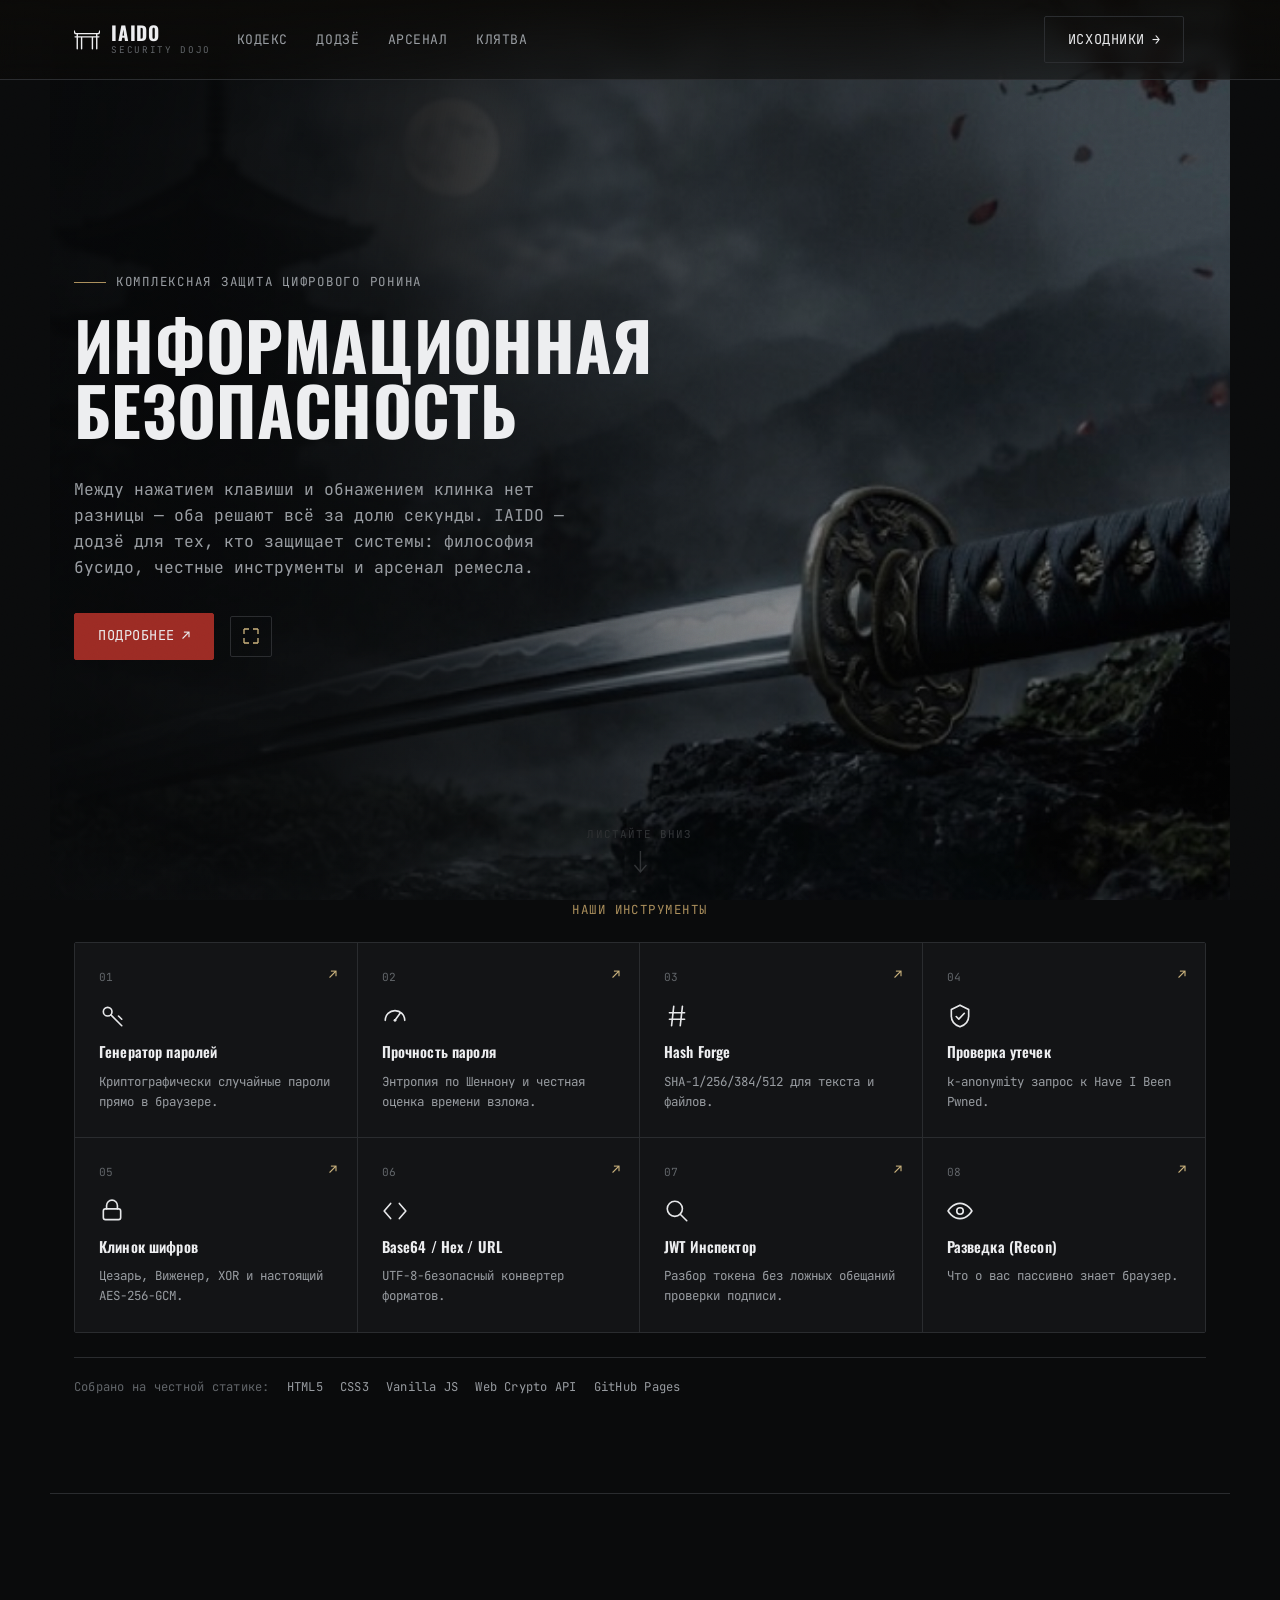
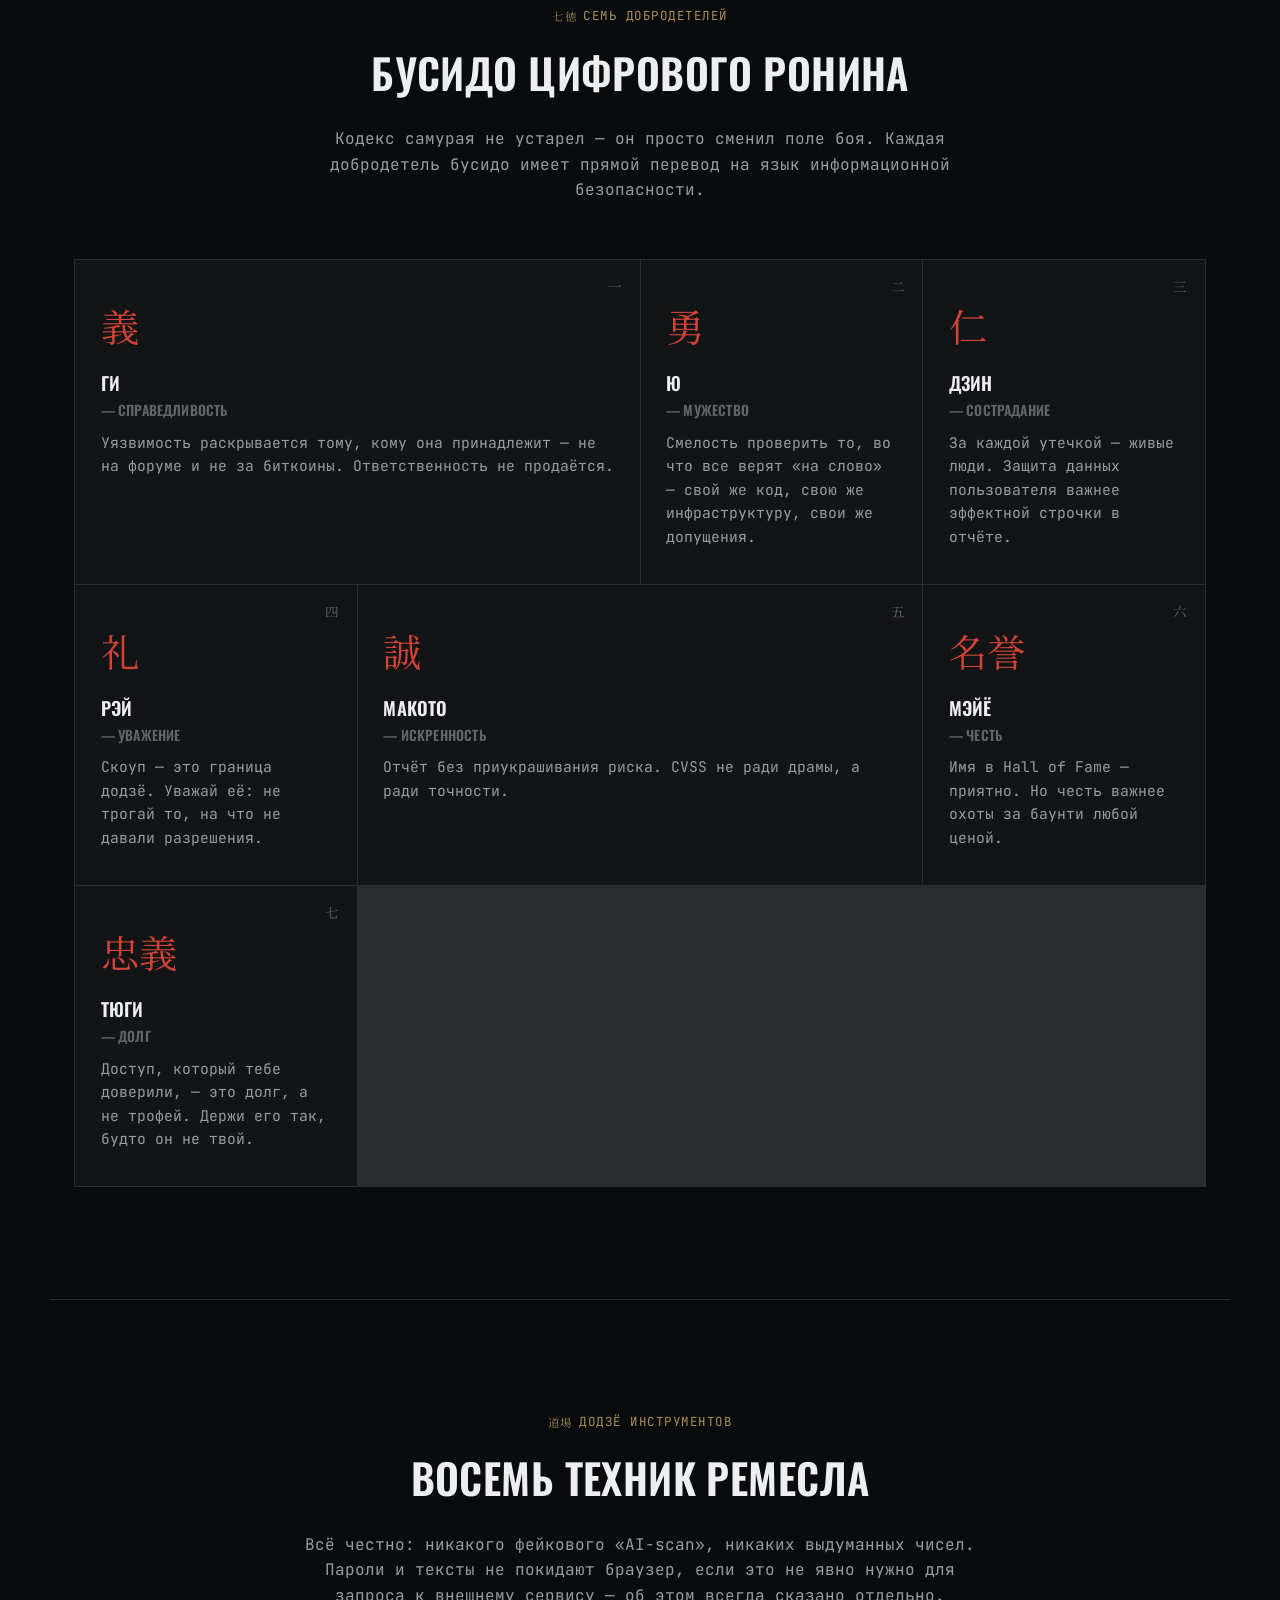
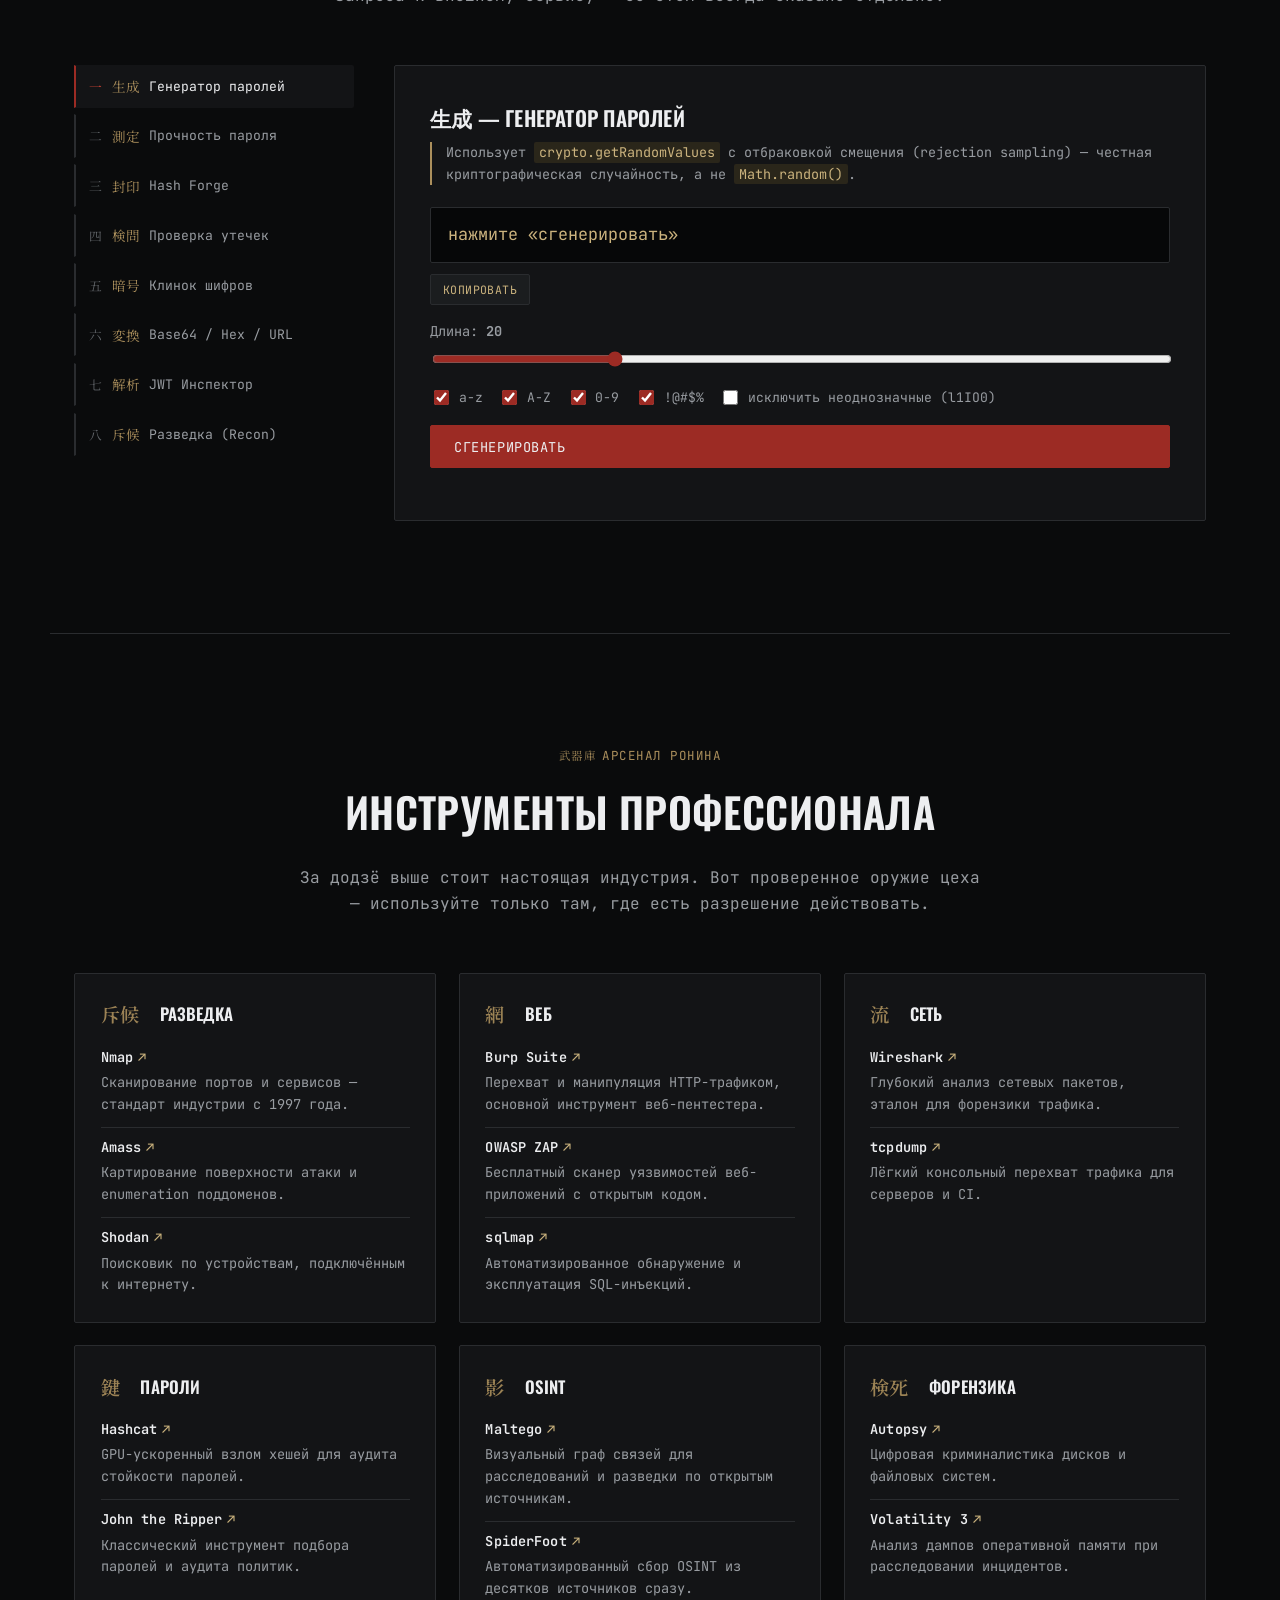
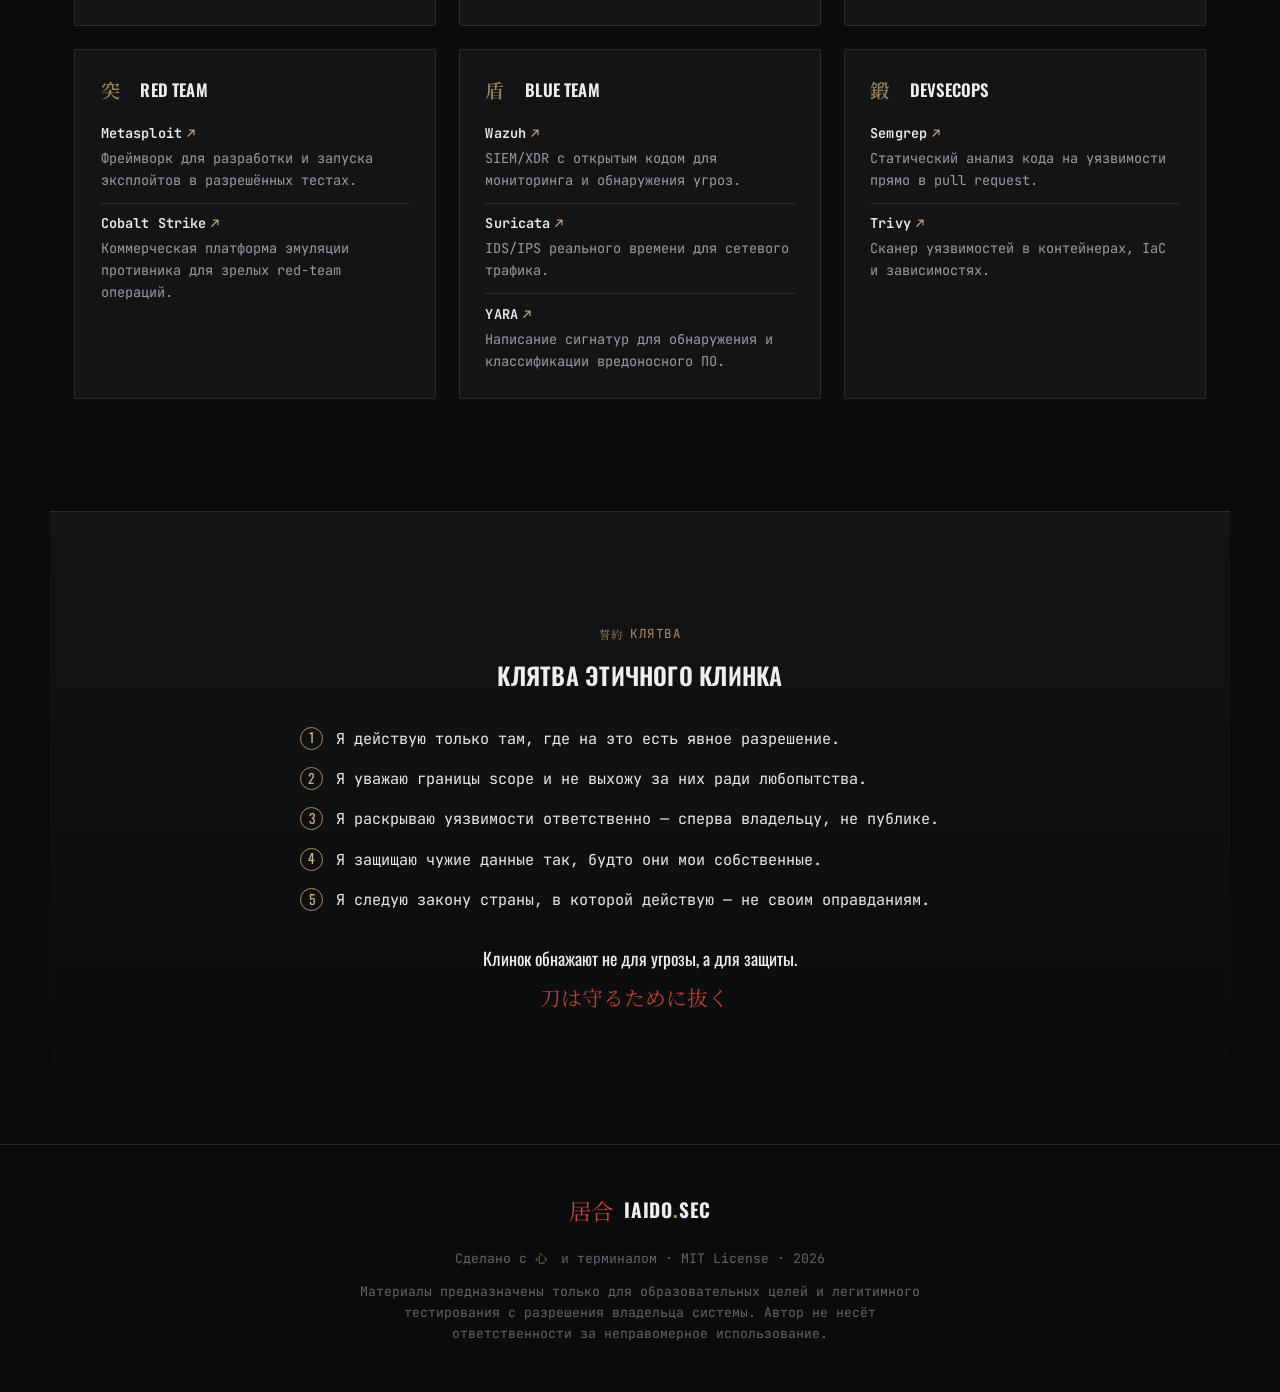
==== commit 942058b9: "Remove the scroll-drawn katana section and the author/about section Drop the entire scroll-linked sw" ====
--- a/index.html
+++ b/index.html
@@ -22,32 +22,6 @@
 <!-- ============ shared SVG defs ============ -->
 <svg class="defs-sprite" aria-hidden="true" focusable="false">
   <defs>
-    <linearGradient id="steelGrad" x1="0" y1="0" x2="1" y2="0">
-      <stop offset="0%" stop-color="#7d8489"/>
-      <stop offset="35%" stop-color="#e9ecef"/>
-      <stop offset="50%" stop-color="#fbfbfa"/>
-      <stop offset="65%" stop-color="#c7cdd2"/>
-      <stop offset="100%" stop-color="#565d62"/>
-    </linearGradient>
-    <linearGradient id="sayaGrad" x1="0" y1="0" x2="1" y2="0">
-      <stop offset="0%" stop-color="#2a0d0b"/>
-      <stop offset="45%" stop-color="#6e1712"/>
-      <stop offset="55%" stop-color="#7c1c14"/>
-      <stop offset="100%" stop-color="#200908"/>
-    </linearGradient>
-    <linearGradient id="goldGrad" x1="0" y1="0" x2="1" y2="1">
-      <stop offset="0%" stop-color="#eecf85"/>
-      <stop offset="50%" stop-color="#c9a13b"/>
-      <stop offset="100%" stop-color="#7a5c1e"/>
-    </linearGradient>
-    <radialGradient id="glintGrad" cx="50%" cy="50%" r="50%">
-      <stop offset="0%" stop-color="#fff" stop-opacity="0.95"/>
-      <stop offset="100%" stop-color="#fff" stop-opacity="0"/>
-    </radialGradient>
-    <symbol id="hanko" viewBox="0 0 100 100">
-      <rect x="4" y="4" width="92" height="92" rx="6" fill="none" stroke="currentColor" stroke-width="5"/>
-      <text x="50" y="66" text-anchor="middle" font-size="52" font-family="'Noto Serif JP', serif" fill="currentColor">匠</text>
-    </symbol>
     <symbol id="torii" viewBox="0 0 48 40">
       <path d="M2 10 L46 10 M2 10 L0 5 M46 10 L48 5 M6 10 V38 M42 10 V38 M2 16 H46 M14 16 V38 M34 16 V38" fill="none" stroke="currentColor" stroke-width="2.6" stroke-linecap="round"/>
     </symbol>
@@ -70,7 +44,6 @@
         <li><a href="#dojo">Додзё</a></li>
         <li><a href="#arsenal">Арсенал</a></li>
         <li><a href="#oath">Клятва</a></li>
-        <li><a href="#about">Автор</a></li>
       </ul>
     </nav>
     <a href="https://github.com/jkotosmos/cybersec" target="_blank" rel="noopener" class="btn btn-pill header-cta">Исходники <span aria-hidden="true">→</span></a>
@@ -96,7 +69,7 @@
       </div>
     </div>
     <div class="scroll-cue" aria-hidden="true">
-      <span>листайте, чтобы обнажить клинок</span>
+      <span>листайте вниз</span>
       <svg width="14" height="24" viewBox="0 0 14 24"><path d="M7 1v20M1 15l6 7 6-7" fill="none" stroke="currentColor" stroke-width="1.4"/></svg>
     </div>
   </section>
@@ -117,59 +90,6 @@
       <a class="preview-card" href="#dojo" data-open-tool="tab-recon"><span class="pc-num">08</span><span class="pc-arrow">↗</span><svg class="pc-icon" viewBox="0 0 24 24" fill="none" stroke="currentColor" stroke-width="1.5" stroke-linecap="round" stroke-linejoin="round"><path d="M1 12s4-7 11-7 11 7 11 7-4 7-11 7-11-7-11-7z"/><circle cx="12" cy="12" r="3"/></svg><h3>Разведка (Recon)</h3><p>Что о вас пассивно знает браузер.</p></a>
     </div>
     <p class="preview-stack">Собрано на честной статике: <span>HTML5</span><span>CSS3</span><span>Vanilla JS</span><span>Web Crypto API</span><span>GitHub Pages</span></p>
-  </section>
-
-  <!-- ============ draw stage (scroll-linked katana) ============ -->
-  <section class="draw-stage" id="draw">
-    <div class="draw-sticky">
-      <div class="draw-captions" aria-hidden="true">
-        <p class="draw-cap" data-cap="1"><span class="jp">斬</span>Разведка вскрывает то, что скрыто.</p>
-        <p class="draw-cap" data-cap="2"><span class="jp">断</span>Анализ отделяет угрозу от шума.</p>
-        <p class="draw-cap" data-cap="3"><span class="jp">抜刀</span>Клинок обнажён. Система — под защитой.</p>
-      </div>
-
-      <svg class="katana" id="katanaSvg" viewBox="0 0 320 1000" preserveAspectRatio="xMidYMid meet" role="img" aria-label="Катана, покидающая ножны по мере прокрутки страницы">
-        <!-- blade (static, drawn once in final pose, gentle koshi-zori curve) -->
-        <g id="bladeGroup">
-          <path id="bladeShadow" d="M168 58 L168.7 72.4 L169.2 86.8 L169.8 101.2 L170.3 115.6 L170.9 130 L171.4 144.4 L172 158.8 L172.6 173.2 L173.2 187.6 L173.8 202 L174.5 216.4 L175.1 230.8 L175.8 245.2 L176.5 259.6 L177.2 274 L177.9 288.4 L178.7 302.8 L179.4 317.2 L180.2 331.6 L181 346 L181.8 360.4 L182.6 374.8 L183.5 389.2 L184.3 403.6 L185.2 418 L186 432.4 L186.9 446.8 L187.8 461.2 L188.7 475.6 L189.6 490 L190.5 504.4 L191.5 518.8 L192.4 533.2 L193.3 547.6 L194.3 562 L195.2 576.4 L196.2 590.8 L197.1 605.2 L198 619.6 L199 634 L165 634 L164.7 619.6 L164.4 605.2 L164.1 590.8 L163.8 576.4 L163.5 562 L163.2 547.6 L162.9 533.2 L162.6 518.8 L162.4 504.4 L162.1 490 L161.9 475.6 L161.7 461.2 L161.4 446.8 L161.2 432.4 L161.1 418 L160.9 403.6 L160.7 389.2 L160.6 374.8 L160.5 360.4 L160.4 346 L160.3 331.6 L160.2 317.2 L160.2 302.8 L160.2 288.4 L160.2 274 L160.2 259.6 L160.3 245.2 L160.4 230.8 L160.5 216.4 L160.6 202 L160.8 187.6 L161 173.2 L161.2 158.8 L161.5 144.4 L161.7 130 L162.1 115.6 L162.5 101.2 L162.9 86.8 L163.4 72.4 L164 58 Z" fill="#000" opacity="0.32"/>
-          <path id="bladeShape" d="M162 58 L162.7 72.4 L163.2 86.8 L163.8 101.2 L164.3 115.6 L164.9 130 L165.4 144.4 L166 158.8 L166.6 173.2 L167.2 187.6 L167.8 202 L168.5 216.4 L169.1 230.8 L169.8 245.2 L170.5 259.6 L171.2 274 L171.9 288.4 L172.7 302.8 L173.4 317.2 L174.2 331.6 L175 346 L175.8 360.4 L176.6 374.8 L177.5 389.2 L178.3 403.6 L179.2 418 L180 432.4 L180.9 446.8 L181.8 461.2 L182.7 475.6 L183.6 490 L184.5 504.4 L185.5 518.8 L186.4 533.2 L187.3 547.6 L188.3 562 L189.2 576.4 L190.2 590.8 L191.1 605.2 L192.1 619.6 L193 634 L159 634 L158.7 619.6 L158.4 605.2 L158.1 590.8 L157.8 576.4 L157.5 562 L157.2 547.6 L156.9 533.2 L156.6 518.8 L156.4 504.4 L156.1 490 L155.9 475.6 L155.7 461.2 L155.4 446.8 L155.2 432.4 L155.1 418 L154.9 403.6 L154.7 389.2 L154.6 374.8 L154.5 360.4 L154.4 346 L154.3 331.6 L154.2 317.2 L154.2 302.8 L154.2 288.4 L154.2 274 L154.2 259.6 L154.3 245.2 L154.4 230.8 L154.5 216.4 L154.6 202 L154.8 187.6 L155 173.2 L155.2 158.8 L155.5 144.4 L155.7 130 L156.1 115.6 L156.5 101.2 L156.9 86.8 L157.4 72.4 L158 58 Z" fill="url(#steelGrad)" stroke="#3d4145" stroke-width="1"/>
-          <path id="bladeHi" d="M159.1 86.8 L159 101.2 L159 115.6 L158.9 130 L158.9 144.4 L159 158.8 L159 173.2 L159.1 187.6 L159.2 202 L159.4 216.4 L159.5 230.8 L159.7 245.2 L159.9 259.6 L160.1 274 L160.4 288.4 L160.7 302.8 L161 317.2 L161.3 331.6 L161.6 346 L161.9 360.4 L162.3 374.8 L162.7 389.2 L163.1 403.6 L163.5 418 L163.9 432.4 L164.4 446.8 L164.8 461.2 L165.3 475.6 L165.8 490 L166.2 504.4 L166.7 518.8 L167.2 533.2 L167.7 547.6 L168.3 562 L168.8 576.4 L169.3 590.8 L169.8 605.2" fill="none" stroke="#4c5257" stroke-width="1.4" opacity="0.55"/>
-          <path id="bladeHamon" d="M161.9 130 L161.5 144.4 L161.7 158.8 L162.5 173.2 L163.8 187.6 L165.1 202 L166 216.4 L166.3 230.8 L166 245.2 L165.5 259.6 L165.3 274 L165.7 288.4 L166.7 302.8 L168.2 317.2 L169.7 331.6 L170.7 346 L171.1 360.4 L171 374.8 L170.7 389.2 L170.6 403.6 L171.2 418 L172.4 432.4 L174 446.8 L175.6 461.2 L176.7 475.6 L177.2 490 L177.2 504.4 L177 518.8 L177 533.2 L177.7 547.6 L179 562 L180.7 576.4 L182.3 590.8" fill="none" stroke="#fff" stroke-width="1.6" opacity="0.32" stroke-linecap="round"/>
-          <circle id="kissakiGlint" cx="162" cy="66" r="26" fill="url(#glintGrad)" opacity="0"/>
-        </g>
-
-        <!-- tsuba (guard, static) -->
-        <g id="tsubaGroup">
-          <ellipse cx="176" cy="650" rx="34" ry="13" fill="url(#goldGrad)" stroke="#3a2c0d" stroke-width="1.5"/>
-          <ellipse cx="176" cy="650" rx="9" ry="4" fill="#1c1712"/>
-          <circle cx="155" cy="650" r="2.6" fill="#1c1712"/>
-          <circle cx="197" cy="650" r="2.6" fill="#1c1712"/>
-        </g>
-
-        <!-- moving saya (scabbard) -->
-        <g id="sayaGroup">
-          <path d="M170 30 C189 30 198 55 198 92 L198 608 C198 630 186 647 170 656 C154 647 142 630 142 608 L142 92 C142 55 151 30 170 30 Z" fill="url(#sayaGrad)" stroke="#170807" stroke-width="1.5"/>
-          <rect x="142" y="240" width="56" height="6" fill="#0f0504" opacity="0.5"/>
-          <rect x="142" y="430" width="56" height="6" fill="#0f0504" opacity="0.5"/>
-          <g id="koiguchi">
-            <rect x="141" y="600" width="58" height="14" rx="6" fill="url(#goldGrad)" stroke="#3a2c0d" stroke-width="1.2"/>
-          </g>
-          <g id="kurikata" transform="translate(199,330)">
-            <rect x="-2" y="-14" width="12" height="28" rx="4" fill="#3a1712" stroke="#170807" stroke-width="1"/>
-          </g>
-        </g>
-
-        <!-- tsuka (handle, static, always in front) -->
-        <g id="tsukaGroup">
-          <path d="M162 663 C162 663 190 663 190 663 L194 835 C194 850 186 861 176 866 C166 861 158 850 158 835 Z" fill="#1a1712" stroke="#080706" stroke-width="1.2"/>
-          <g id="itoWrap" stroke="#3a3226" stroke-width="2.4" opacity="0.85">
-            <path d="M159 678 L193 692 M193 700 L159 714 M159 722 L193 736 M193 744 L159 758 M159 766 L193 780 M193 788 L159 802 M159 810 L192 824"/>
-          </g>
-          <rect x="168" y="738" width="16" height="10" rx="2" fill="url(#goldGrad)" opacity="0.9"/>
-          <path d="M176 866 C186 861 194 850 194 835 L194 852 C194 862 186 870 176 872 C166 870 158 862 158 852 L158 835 C158 850 166 861 176 866 Z" fill="url(#goldGrad)" stroke="#3a2c0d" stroke-width="1.2"/>
-        </g>
-      </svg>
-    </div>
   </section>
 
   <!-- ============ bushido ============ -->
@@ -478,31 +398,6 @@
     </div>
   </section>
 
-  <!-- ============ about / author ============ -->
-  <section class="about" id="about">
-    <div class="section-head">
-      <p class="section-kicker"><span class="jp">匠</span>мастер за клинком</p>
-      <h2>Один автор, три ремесла</h2>
-    </div>
-    <div class="about-grid">
-      <article class="seal-card">
-        <svg class="seal" viewBox="0 0 100 100" aria-hidden="true"><use href="#hanko"/></svg>
-        <h3>Дизайнер</h3>
-        <p>Композиция, типографика, ритм прокрутки — каждая деталь этой страницы нарисована и собрана вручную, без готовых шаблонов.</p>
-      </article>
-      <article class="seal-card">
-        <svg class="seal" viewBox="0 0 100 100" aria-hidden="true"><use href="#hanko"/></svg>
-        <h3>Разработчик</h3>
-        <p>Чистый HTML/CSS/JS без зависимостей и сборки — статика, которая честно живёт на GitHub Pages и открывается за миллисекунды.</p>
-      </article>
-      <article class="seal-card">
-        <svg class="seal" viewBox="0 0 100 100" aria-hidden="true"><use href="#hanko"/></svg>
-        <h3>Безопасник</h3>
-        <p>Каждый инструмент додзё считает то, что обещает, и ничего не отправляет тайком — код открыт, проверьте сами.</p>
-      </article>
-    </div>
-    <p class="about-credit">Создано и поддерживается <a href="https://github.com/jkotosmos" target="_blank" rel="noopener">jkotosmos</a> · исходники открыты на <a href="https://github.com/jkotosmos/cybersec" target="_blank" rel="noopener">GitHub</a></p>
-  </section>
 
 </main>
 
--- a/css/style.css
+++ b/css/style.css
@@ -222,37 +222,9 @@
 }
 @keyframes cueBob{ 0%,100%{ transform: translate(-50%,0);} 50%{ transform: translate(-50%,8px);} }
 
-/* =========================== draw stage / katana =========================== */
-.draw-stage{ position: relative; height: 340vh; background: var(--bg); }
-.draw-sticky{
-  position: sticky; top:0; height: 100svh; overflow: hidden;
-  display:flex; align-items:center; justify-content:center;
-  background:
-    radial-gradient(ellipse 60% 50% at 50% 45%, var(--fog), transparent 65%),
-    radial-gradient(ellipse 140% 100% at 50% 100%, rgba(0,0,0,.75), transparent 50%),
-    var(--bg);
-}
-.katana{ height: min(92svh, 900px); width: auto; filter: drop-shadow(0 30px 40px rgba(0,0,0,.55)); }
-
-#kissakiGlint{ transition: opacity .6s ease; }
-.draw-sticky.is-complete #kissakiGlint{ opacity: .9; animation: glintPulse 2.4s ease-in-out infinite; }
-@keyframes glintPulse{ 0%,100%{ opacity:.55;} 50%{ opacity: 1;} }
-
-.draw-captions{
-  position:absolute; left: 50%; top: 8%; transform: translateX(-50%);
-  width: min(92vw, 620px); text-align:center; z-index: 3; pointer-events:none;
-}
-.draw-cap{
-  font-family: var(--serif); color: var(--paper); font-size: clamp(1.1rem, 2.6vw, 1.6rem);
-  opacity: 0; transform: translateY(10px); transition: opacity .3s var(--ease), transform .3s var(--ease);
-  position:absolute; inset: 0; display:flex; align-items:center; justify-content:center; gap:.5em;
-}
-.draw-cap.is-visible{ opacity: 1; transform: translateY(0); }
-.draw-cap .jp{ font-size: 1.3em; }
-
 /* =========================== section shells =========================== */
 main > section{ position: relative; padding: 7em 1.5em; max-width: var(--container); margin: 0 auto; }
-.bushido, .dojo, .arsenal, .about{ border-top: 1px solid var(--line); }
+.bushido, .dojo, .arsenal{ border-top: 1px solid var(--line); }
 
 .section-head{ max-width: 680px; margin: 0 auto 3.5em; text-align:center; }
 .section-kicker{
@@ -422,16 +394,6 @@
 .oath-sign{ font-family: var(--serif); color: var(--paper); font-size: 1.1rem; margin-top: 1.5em; }
 .oath-sign .jp{ display:block; margin-top:.4em; font-size: 1.3rem; color: var(--red-bright); }
 
-/* =========================== about =========================== */
-.about-grid{ display:grid; grid-template-columns: repeat(3, 1fr); gap: 1.5em; margin-bottom: 2.5em; }
-.seal-card{ text-align:center; padding: 1.5em; }
-.seal{ width: 56px; height:56px; margin: 0 auto 1em; color: var(--red-bright); }
-.seal-card h3{ font-size: 1.1rem; }
-.seal-card p{ color: var(--text-dim); font-size: .88rem; }
-.about-credit{ text-align:center; color: var(--text-dim); font-size: .88rem; }
-
-@media (max-width: 720px){ .about-grid{ grid-template-columns: 1fr; } }
-
 /* =========================== footer =========================== */
 .site-footer{ border-top: 1px solid var(--line); padding: 3em 1.5em; text-align:center; }
 .footer-inner{ max-width: var(--container); margin:0 auto; display:flex; flex-direction:column; align-items:center; gap:.8em; }
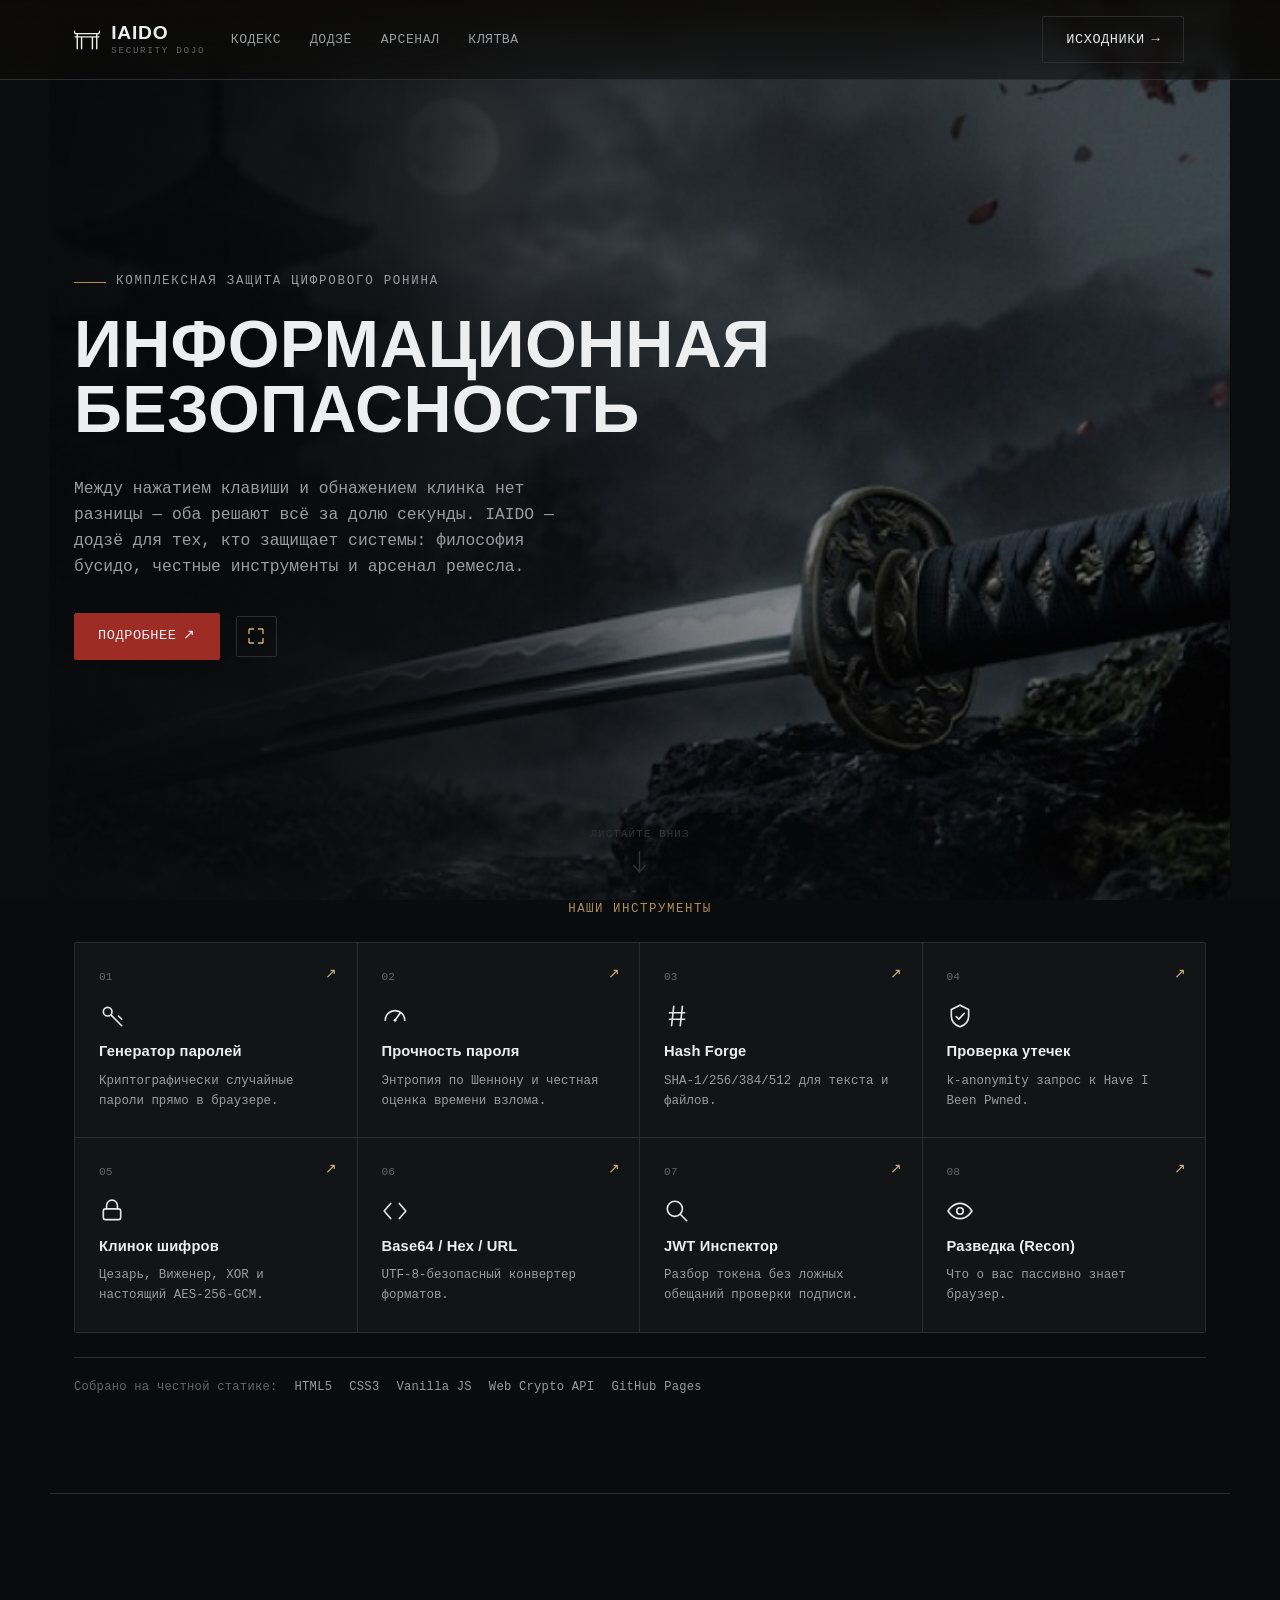
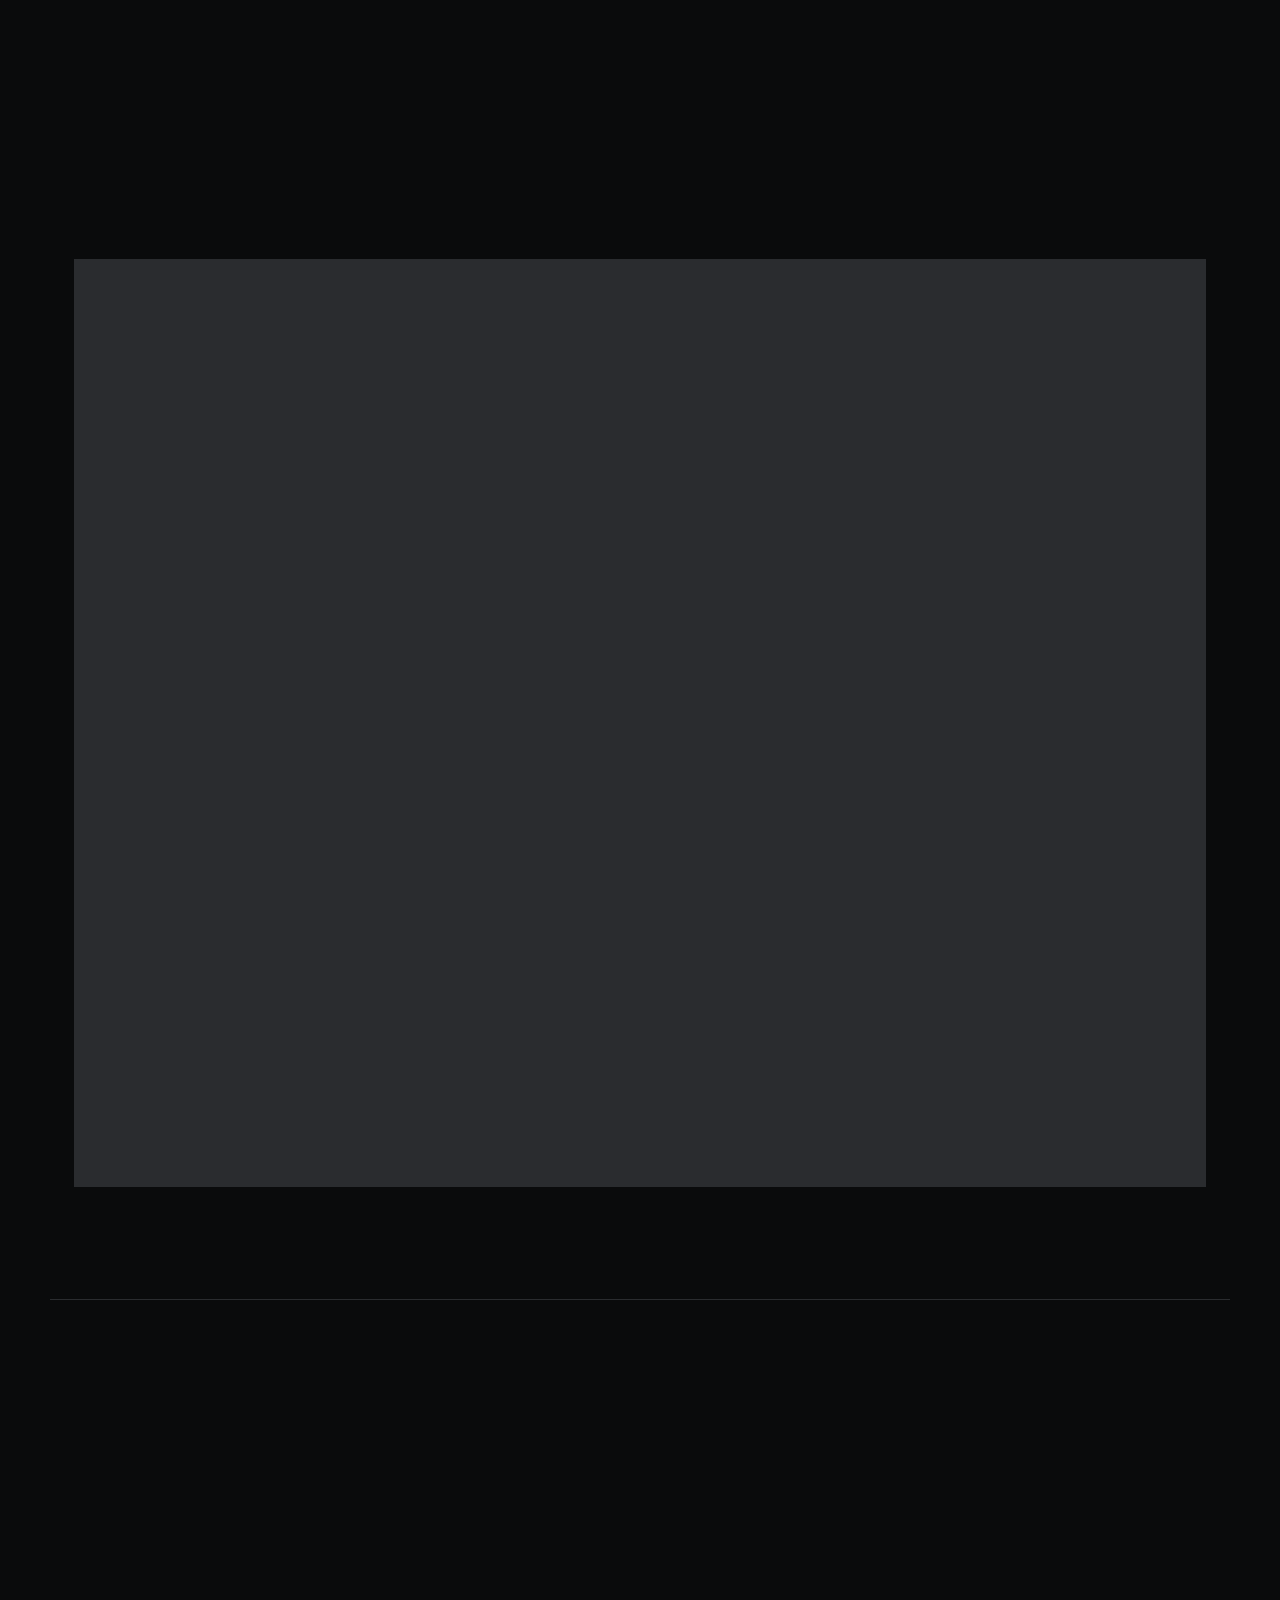
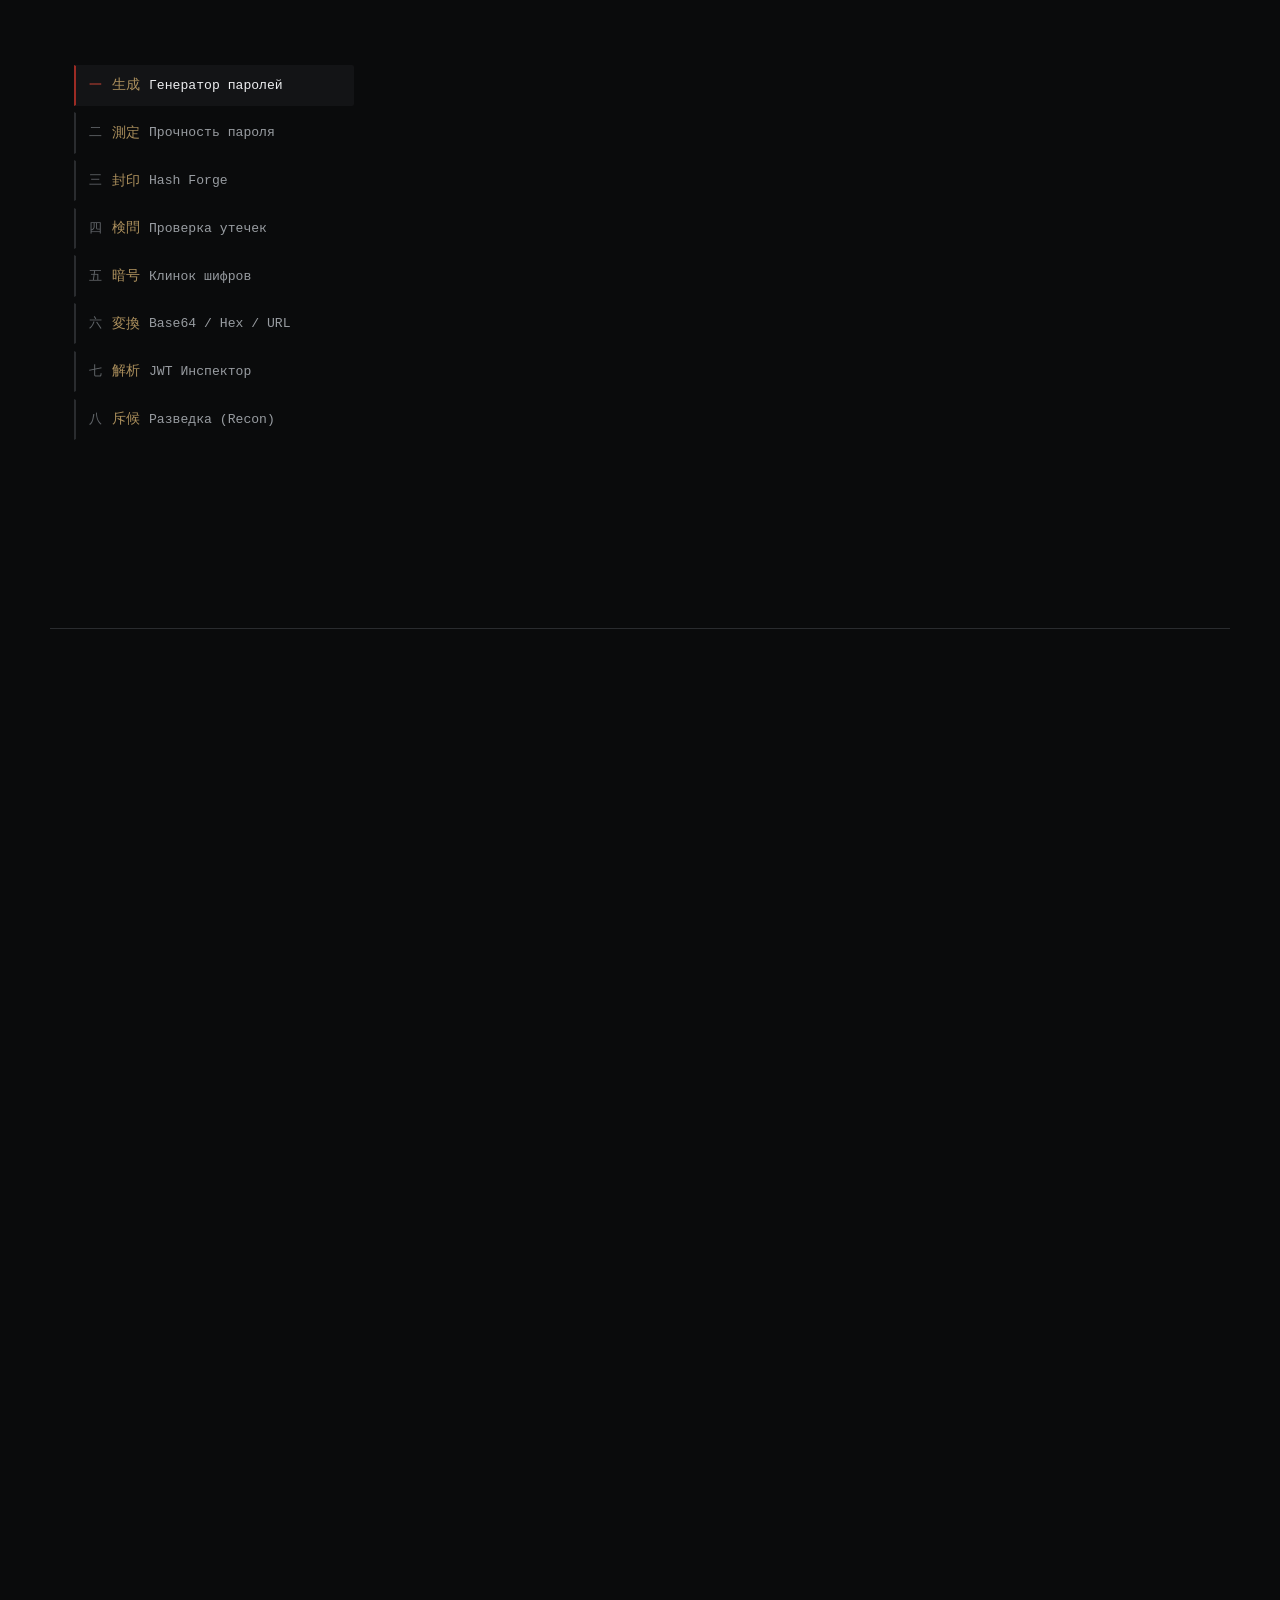
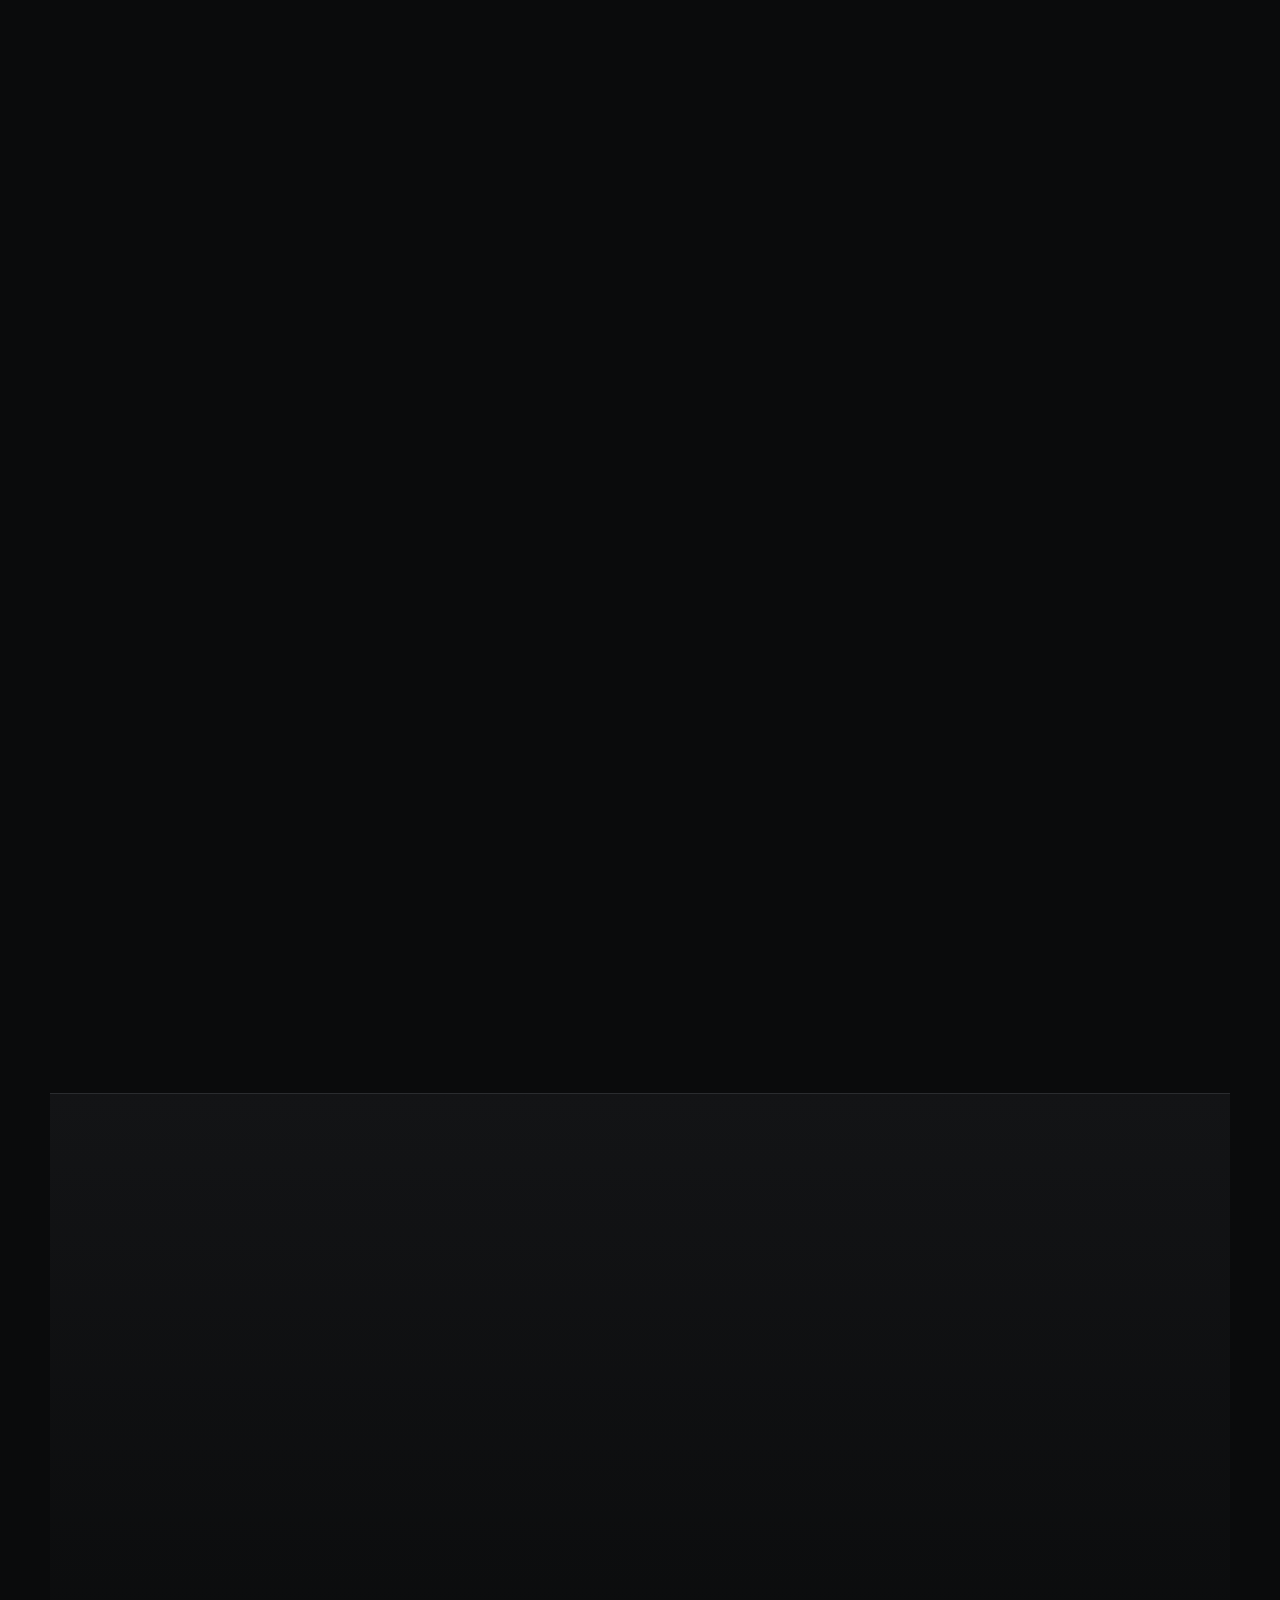
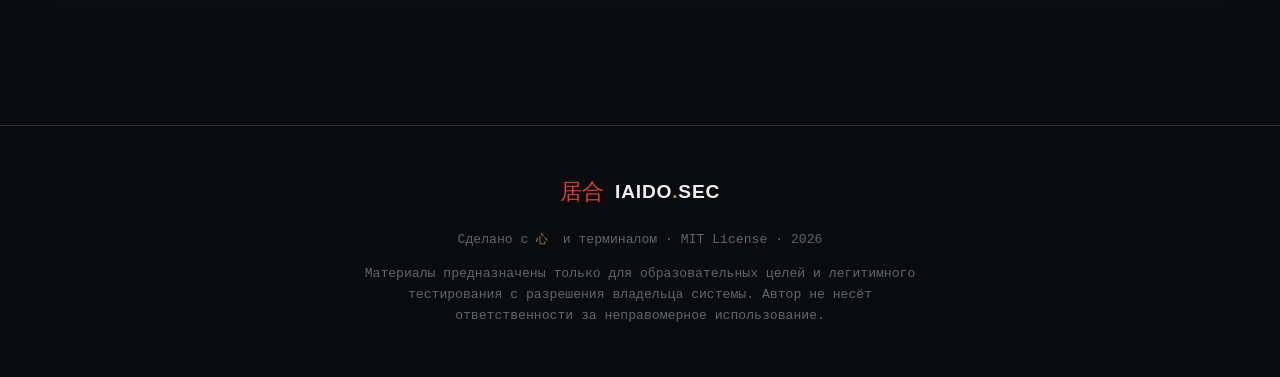
==== commit 9cf546f6: "Add per-tool detail pages, expand arsenal, fix a real XSS smell Every arsenal tool now links to its " ====
--- a/index.html
+++ b/index.html
@@ -6,6 +6,7 @@
 <title>居合 IAIDO — путь клинка в мире кода</title>
 <meta name="description" content="IAIDO — додзё цифровой безопасности. Философия бусидо, честные рабочие инструменты (генератор паролей, хеши, проверка утечек, шифры, JWT, разведка) и арсенал профессионала ИБ. Дизайн, разработка и защита — в одних руках.">
 <meta name="theme-color" content="#0b0a08">
+<meta http-equiv="Content-Security-Policy" content="default-src 'self'; script-src 'self'; style-src 'self' https://fonts.googleapis.com; font-src https://fonts.gstatic.com; img-src 'self' data:; connect-src 'self' https://api.ipify.org https://api.pwnedpasswords.com; object-src 'none'; base-uri 'self'; form-action 'self';">
 <meta property="og:title" content="居合 IAIDO — путь клинка в мире кода">
 <meta property="og:description" content="Додзё цифровой безопасности: философия самураев, честные инструменты ИБ и арсенал профессионала.">
 <meta property="og:type" content="website">
@@ -46,7 +47,7 @@
         <li><a href="#oath">Клятва</a></li>
       </ul>
     </nav>
-    <a href="https://github.com/jkotosmos/cybersec" target="_blank" rel="noopener" class="btn btn-pill header-cta">Исходники <span aria-hidden="true">→</span></a>
+    <a href="https://github.com/jkotosmos/cybersec" target="_blank" rel="noopener noreferrer" class="btn btn-pill header-cta">Исходники <span aria-hidden="true">→</span></a>
     <button class="nav-toggle" id="navToggle" aria-expanded="false" aria-controls="siteNav" aria-label="Открыть меню">
       <span></span><span></span><span></span>
     </button>
@@ -250,7 +251,7 @@
           <textarea id="cipherText" class="text-area" rows="3" spellcheck="false"></textarea>
           <div class="tool-row cipher-key-row">
             <label class="field-label-inline" id="cipherKeyLabel" for="cipherKey">Сдвиг</label>
-            <input type="text" id="cipherKey" class="text-input" placeholder="3" style="max-width:220px">
+            <input type="text" id="cipherKey" class="text-input cipher-key-input" placeholder="3">
           </div>
           <div class="tool-row">
             <button class="btn btn-primary" id="cipherEncrypt" type="button">Зашифровать</button>
@@ -316,67 +317,83 @@
       <article class="arsenal-cat">
         <h3><span class="jp">斥候</span>Разведка</h3>
         <ul>
-          <li><a href="https://nmap.org/" target="_blank" rel="noopener">Nmap</a><p>Сканирование портов и сервисов — стандарт индустрии с 1997 года.</p></li>
-          <li><a href="https://github.com/owasp-amass/amass" target="_blank" rel="noopener">Amass</a><p>Картирование поверхности атаки и enumeration поддоменов.</p></li>
-          <li><a href="https://www.shodan.io/" target="_blank" rel="noopener">Shodan</a><p>Поисковик по устройствам, подключённым к интернету.</p></li>
+          <li><a href="tool.html?t=nmap">Nmap</a><p>Сканирование портов и сервисов — стандарт индустрии с 1997 года.</p></li>
+          <li><a href="tool.html?t=amass">Amass</a><p>Картирование поверхности атаки и enumeration поддоменов.</p></li>
+          <li><a href="tool.html?t=shodan">Shodan</a><p>Поисковик по устройствам, подключённым к интернету.</p></li>
+          <li><a href="tool.html?t=theharvester">theHarvester</a><p>Сбор email и поддоменов из открытых источников.</p></li>
+          <li><a href="tool.html?t=reconng">Recon-ng</a><p>Модульный фреймворк веб-разведки в стиле Metasploit.</p></li>
         </ul>
       </article>
       <article class="arsenal-cat">
         <h3><span class="jp">網</span>Веб</h3>
         <ul>
-          <li><a href="https://portswigger.net/burp" target="_blank" rel="noopener">Burp Suite</a><p>Перехват и манипуляция HTTP-трафиком, основной инструмент веб-пентестера.</p></li>
-          <li><a href="https://www.zaproxy.org/" target="_blank" rel="noopener">OWASP ZAP</a><p>Бесплатный сканер уязвимостей веб-приложений с открытым кодом.</p></li>
-          <li><a href="https://sqlmap.org/" target="_blank" rel="noopener">sqlmap</a><p>Автоматизированное обнаружение и эксплуатация SQL-инъекций.</p></li>
+          <li><a href="tool.html?t=burp">Burp Suite</a><p>Перехват и манипуляция HTTP-трафиком, основной инструмент веб-пентестера.</p></li>
+          <li><a href="tool.html?t=zap">OWASP ZAP</a><p>Бесплатный сканер уязвимостей веб-приложений с открытым кодом.</p></li>
+          <li><a href="tool.html?t=sqlmap">sqlmap</a><p>Автоматизированное обнаружение и эксплуатация SQL-инъекций.</p></li>
+          <li><a href="tool.html?t=nuclei">Nuclei</a><p>Быстрый шаблонный сканер уязвимостей нового поколения.</p></li>
+          <li><a href="tool.html?t=nikto">Nikto</a><p>Проверка веб-сервера на опасные файлы и устаревшее ПО.</p></li>
         </ul>
       </article>
       <article class="arsenal-cat">
         <h3><span class="jp">流</span>Сеть</h3>
         <ul>
-          <li><a href="https://www.wireshark.org/" target="_blank" rel="noopener">Wireshark</a><p>Глубокий анализ сетевых пакетов, эталон для форензики трафика.</p></li>
-          <li><a href="https://www.tcpdump.org/" target="_blank" rel="noopener">tcpdump</a><p>Лёгкий консольный перехват трафика для серверов и CI.</p></li>
+          <li><a href="tool.html?t=wireshark">Wireshark</a><p>Глубокий анализ сетевых пакетов, эталон для форензики трафика.</p></li>
+          <li><a href="tool.html?t=tcpdump">tcpdump</a><p>Лёгкий консольный перехват трафика для серверов и CI.</p></li>
+          <li><a href="tool.html?t=zeek">Zeek</a><p>Мониторинг сети с глубоким протокольным анализом.</p></li>
         </ul>
       </article>
       <article class="arsenal-cat">
         <h3><span class="jp">鍵</span>Пароли</h3>
         <ul>
-          <li><a href="https://hashcat.net/hashcat/" target="_blank" rel="noopener">Hashcat</a><p>GPU-ускоренный взлом хешей для аудита стойкости паролей.</p></li>
-          <li><a href="https://www.openwall.com/john/" target="_blank" rel="noopener">John the Ripper</a><p>Классический инструмент подбора паролей и аудита политик.</p></li>
+          <li><a href="tool.html?t=hashcat">Hashcat</a><p>GPU-ускоренный взлом хешей для аудита стойкости паролей.</p></li>
+          <li><a href="tool.html?t=john">John the Ripper</a><p>Классический инструмент подбора паролей и аудита политик.</p></li>
+          <li><a href="tool.html?t=hydra">Hydra</a><p>Перебор учётных данных для десятков сетевых протоколов.</p></li>
+          <li><a href="tool.html?t=cewl">CeWL</a><p>Генератор словарей паролей на основе содержимого сайта.</p></li>
         </ul>
       </article>
       <article class="arsenal-cat">
         <h3><span class="jp">影</span>OSINT</h3>
         <ul>
-          <li><a href="https://www.maltego.com/" target="_blank" rel="noopener">Maltego</a><p>Визуальный граф связей для расследований и разведки по открытым источникам.</p></li>
-          <li><a href="https://github.com/smicallef/spiderfoot" target="_blank" rel="noopener">SpiderFoot</a><p>Автоматизированный сбор OSINT из десятков источников сразу.</p></li>
+          <li><a href="tool.html?t=maltego">Maltego</a><p>Визуальный граф связей для расследований и разведки по открытым источникам.</p></li>
+          <li><a href="tool.html?t=spiderfoot">SpiderFoot</a><p>Автоматизированный сбор OSINT из десятков источников сразу.</p></li>
+          <li><a href="tool.html?t=sherlock">Sherlock</a><p>Поиск профилей по имени пользователя в сотнях соцсетей.</p></li>
         </ul>
       </article>
       <article class="arsenal-cat">
         <h3><span class="jp">検死</span>Форензика</h3>
         <ul>
-          <li><a href="https://www.autopsy.com/" target="_blank" rel="noopener">Autopsy</a><p>Цифровая криминалистика дисков и файловых систем.</p></li>
-          <li><a href="https://github.com/volatilityfoundation/volatility3" target="_blank" rel="noopener">Volatility 3</a><p>Анализ дампов оперативной памяти при расследовании инцидентов.</p></li>
+          <li><a href="tool.html?t=autopsy">Autopsy</a><p>Цифровая криминалистика дисков и файловых систем.</p></li>
+          <li><a href="tool.html?t=volatility">Volatility 3</a><p>Анализ дампов оперативной памяти при расследовании инцидентов.</p></li>
+          <li><a href="tool.html?t=ftkimager">FTK Imager</a><p>Стандарт создания судебных образов диска.</p></li>
+          <li><a href="tool.html?t=kape">KAPE</a><p>Быстрый сбор и разбор криминалистических артефактов.</p></li>
         </ul>
       </article>
       <article class="arsenal-cat">
         <h3><span class="jp">突</span>Red Team</h3>
         <ul>
-          <li><a href="https://www.metasploit.com/" target="_blank" rel="noopener">Metasploit</a><p>Фреймворк для разработки и запуска эксплойтов в разрешённых тестах.</p></li>
-          <li><a href="https://www.cobaltstrike.com/" target="_blank" rel="noopener">Cobalt Strike</a><p>Коммерческая платформа эмуляции противника для зрелых red-team операций.</p></li>
+          <li><a href="tool.html?t=metasploit">Metasploit</a><p>Фреймворк для разработки и запуска эксплойтов в разрешённых тестах.</p></li>
+          <li><a href="tool.html?t=cobaltstrike">Cobalt Strike</a><p>Коммерческая платформа эмуляции противника для зрелых red-team операций.</p></li>
+          <li><a href="tool.html?t=bloodhound">BloodHound</a><p>Граф скрытых путей атаки в Active Directory.</p></li>
+          <li><a href="tool.html?t=empire">Empire</a><p>Фреймворк постэксплуатации и эмуляции противника.</p></li>
         </ul>
       </article>
       <article class="arsenal-cat">
         <h3><span class="jp">盾</span>Blue Team</h3>
         <ul>
-          <li><a href="https://wazuh.com/" target="_blank" rel="noopener">Wazuh</a><p>SIEM/XDR с открытым кодом для мониторинга и обнаружения угроз.</p></li>
-          <li><a href="https://suricata.io/" target="_blank" rel="noopener">Suricata</a><p>IDS/IPS реального времени для сетевого трафика.</p></li>
-          <li><a href="https://virustotal.github.io/yara/" target="_blank" rel="noopener">YARA</a><p>Написание сигнатур для обнаружения и классификации вредоносного ПО.</p></li>
+          <li><a href="tool.html?t=wazuh">Wazuh</a><p>SIEM/XDR с открытым кодом для мониторинга и обнаружения угроз.</p></li>
+          <li><a href="tool.html?t=suricata">Suricata</a><p>IDS/IPS реального времени для сетевого трафика.</p></li>
+          <li><a href="tool.html?t=yara">YARA</a><p>Написание сигнатур для обнаружения и классификации вредоносного ПО.</p></li>
+          <li><a href="tool.html?t=ossec">OSSEC</a><p>Хостовая система обнаружения вторжений с открытым кодом.</p></li>
+          <li><a href="tool.html?t=misp">MISP</a><p>Обмен индикаторами компрометации между организациями.</p></li>
         </ul>
       </article>
       <article class="arsenal-cat">
         <h3><span class="jp">鍛</span>DevSecOps</h3>
         <ul>
-          <li><a href="https://semgrep.dev/" target="_blank" rel="noopener">Semgrep</a><p>Статический анализ кода на уязвимости прямо в pull request.</p></li>
-          <li><a href="https://trivy.dev/" target="_blank" rel="noopener">Trivy</a><p>Сканер уязвимостей в контейнерах, IaC и зависимостях.</p></li>
+          <li><a href="tool.html?t=semgrep">Semgrep</a><p>Статический анализ кода на уязвимости прямо в pull request.</p></li>
+          <li><a href="tool.html?t=trivy">Trivy</a><p>Сканер уязвимостей в контейнерах, IaC и зависимостях.</p></li>
+          <li><a href="tool.html?t=dependencycheck">OWASP Dependency-Check</a><p>Поиск известных уязвимостей в зависимостях проекта.</p></li>
+          <li><a href="tool.html?t=gitleaks">Gitleaks</a><p>Поиск закоммиченных секретов и ключей в git-репозиториях.</p></li>
         </ul>
       </article>
     </div>
--- a/css/style.css
+++ b/css/style.css
@@ -338,6 +338,7 @@
 .tab-inline:hover{ color: var(--paper); }
 .tab-inline.is-active{ background: var(--red); border-color: var(--red); color: var(--paper); }
 .cipher-key-row{ align-items:center; }
+.cipher-key-input{ max-width: 220px; }
 
 .jwt-grid{ display:grid; grid-template-columns: 1fr 1fr; gap: 1em; margin: 1em 0; }
 .jwt-grid pre{ background: var(--ink); padding: 1em; border-radius: var(--radius); font-size: .76rem; overflow:auto; max-height: 260px; color: var(--gold-bright); }
@@ -372,7 +373,7 @@
 .arsenal-cat li{ font-size: .85rem; color: var(--text-dim); border-top: 1px solid var(--line); padding-top: .7em; }
 .arsenal-cat li:first-child{ border-top:0; padding-top:0; }
 .arsenal-cat a{ color: var(--paper); font-weight: 600; letter-spacing: .01em; }
-.arsenal-cat a::after{ content:"↗"; display:inline-block; margin-left:.35em; color: var(--gold-bright); font-weight: 400; }
+.arsenal-cat a::after{ content:"›"; display:inline-block; margin-left:.35em; color: var(--gold-bright); font-weight: 400; }
 .arsenal-cat p{ margin: .25em 0 0; }
 
 @media (max-width: 900px){ .arsenal-grid{ grid-template-columns: 1fr 1fr; } }
@@ -394,6 +395,54 @@
 .oath-sign{ font-family: var(--serif); color: var(--paper); font-size: 1.1rem; margin-top: 1.5em; }
 .oath-sign .jp{ display:block; margin-top:.4em; font-size: 1.3rem; color: var(--red-bright); }
 
+/* =========================== tool detail page =========================== */
+.tool-page{ padding-top: 10em; min-height: 70vh; }
+.tool-back{
+  display:inline-flex; align-items:center; color: var(--text-dim); font-size: .82rem;
+  margin-bottom: 2.5em; transition: color .2s;
+}
+.tool-back:hover{ color: var(--gold-bright); text-decoration:none; }
+
+.tool-hero{ max-width: 720px; margin-bottom: 3em; }
+.tool-hero h1{ font-size: clamp(2rem, 4.5vw, 3.2rem); margin-bottom: .4em; }
+.tool-tagline{ color: var(--text-dim); font-size: 1.05rem; margin-bottom: 1.6em; }
+.tool-hero-actions{ display:flex; gap: 1em; }
+
+.tool-body{ max-width: 820px; }
+.tool-body h2{
+  font-size: 1.3rem; margin-top: 2.4em; padding-top: 1.6em; border-top: 1px solid var(--line);
+}
+.tool-body h2:first-child{ margin-top: 0; padding-top: 0; border-top: 0; }
+.tool-description{ color: var(--text); font-size: .98rem; line-height: 1.75; }
+.tool-legal{ margin-top: 1.2em; border-left-color: var(--red); color: var(--text); }
+.tool-install{ color: var(--text-dim); font-size: .88rem; margin-bottom: 1.4em; }
+.tool-install code{ white-space: normal; }
+
+.cmd-list{ display:flex; flex-direction:column; gap: .9em; }
+.cmd-item{ background: var(--bg-alt); border: 1px solid var(--line); border-radius: var(--radius); padding: 1em 1.2em; }
+.cmd-code{
+  display:block; font-family: var(--mono); font-size: .84rem; color: var(--gold-bright);
+  background: var(--ink); padding: .6em .9em; border-radius: var(--radius); overflow-x: auto; white-space: pre;
+  margin-bottom: .6em;
+}
+.cmd-note{ color: var(--text-dim); font-size: .85rem; margin: 0; }
+
+.tool-links-grid{ display:grid; grid-template-columns: 1fr 1fr; gap: 2.5em; margin-top: 2.4em; padding-top: 1.6em; border-top: 1px solid var(--line); }
+.resource-list{ display:flex; flex-direction:column; gap: .9em; }
+.resource-list li{ border-top: 1px solid var(--line); padding-top: .9em; }
+.resource-list li:first-child{ border-top: 0; padding-top: 0; }
+.resource-list a{ color: var(--paper); font-weight: 600; }
+.resource-list a::after{ content:"↗"; display:inline-block; margin-left:.35em; color: var(--gold-bright); font-weight: 400; }
+.resource-list p{ color: var(--text-dim); font-size: .82rem; margin: .3em 0 0; }
+
+.tool-notfound{ text-align:center; padding: 4em 0; }
+.tool-noscript{ color: var(--text-dim); }
+
+@media (max-width: 700px){
+  .tool-links-grid{ grid-template-columns: 1fr; gap: 2em; }
+  .tool-page{ padding-top: 8em; }
+}
+
 /* =========================== footer =========================== */
 .site-footer{ border-top: 1px solid var(--line); padding: 3em 1.5em; text-align:center; }
 .footer-inner{ max-width: var(--container); margin:0 auto; display:flex; flex-direction:column; align-items:center; gap:.8em; }
